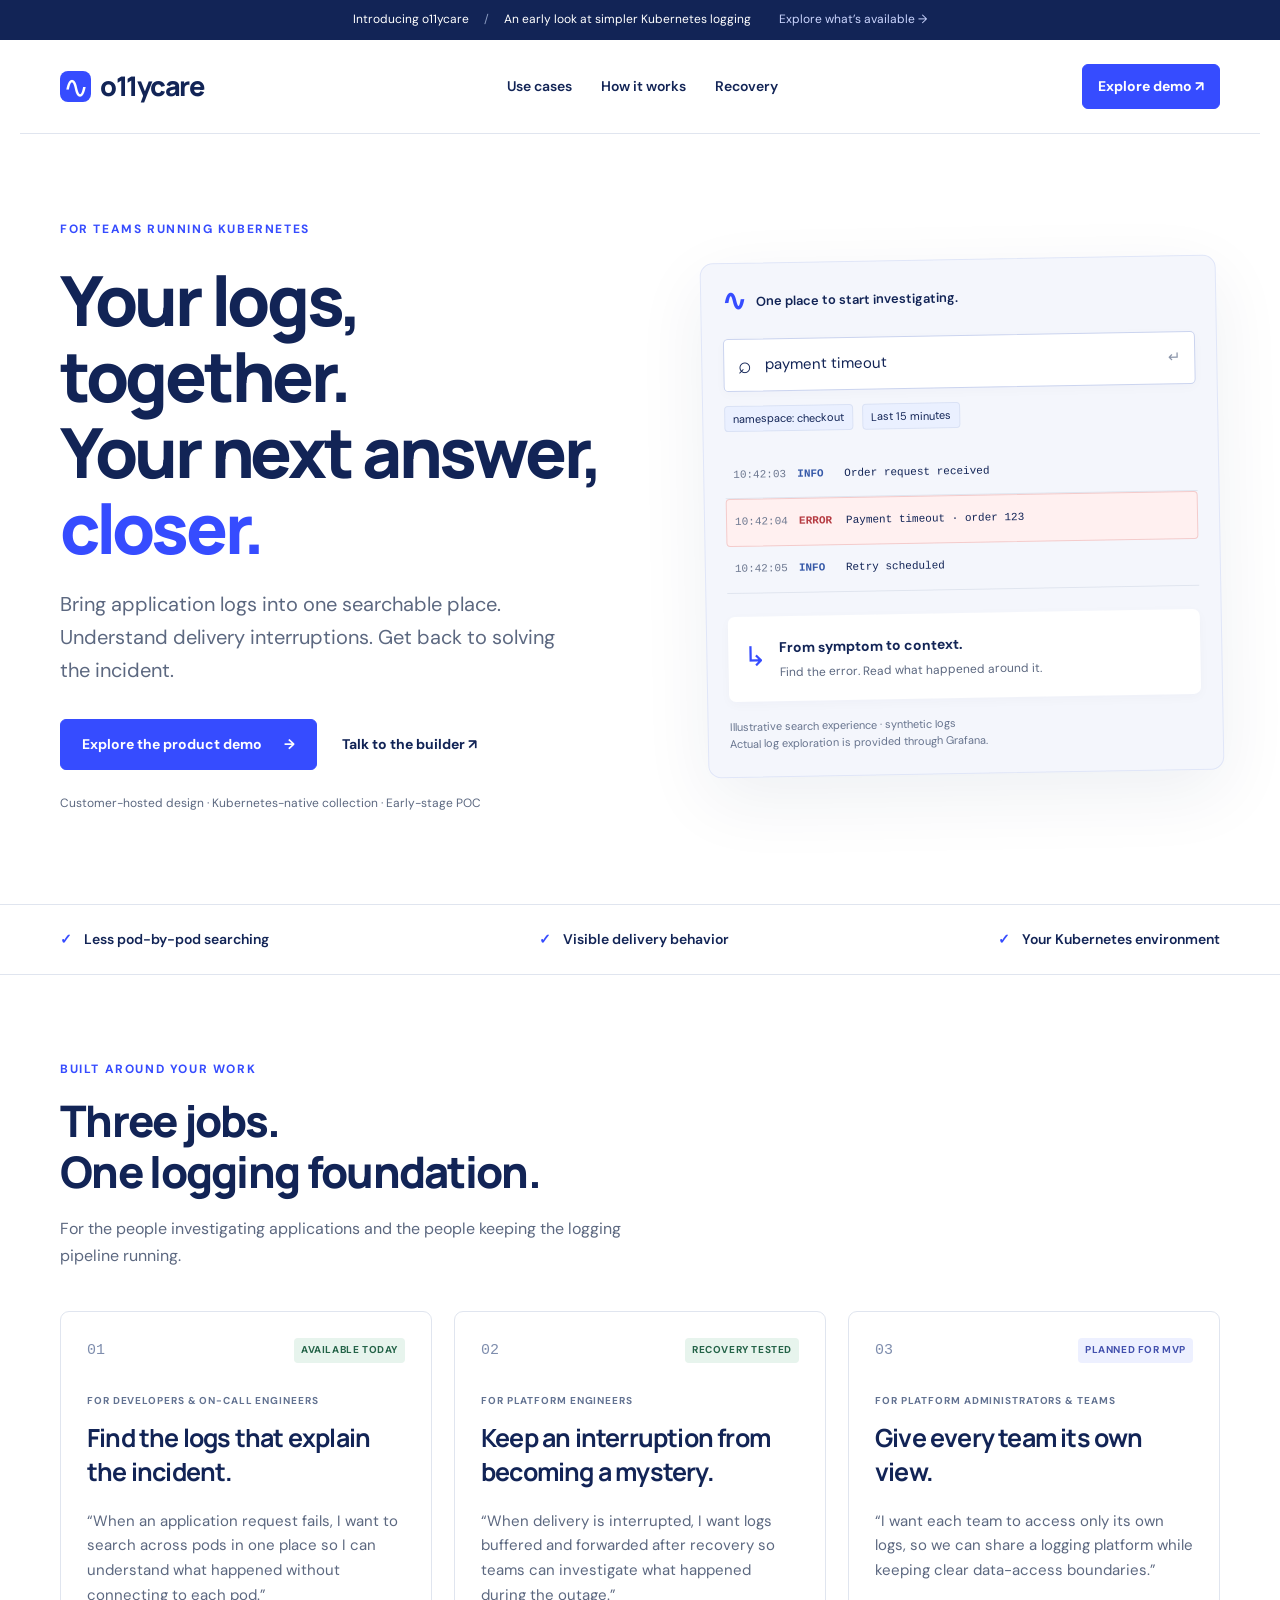
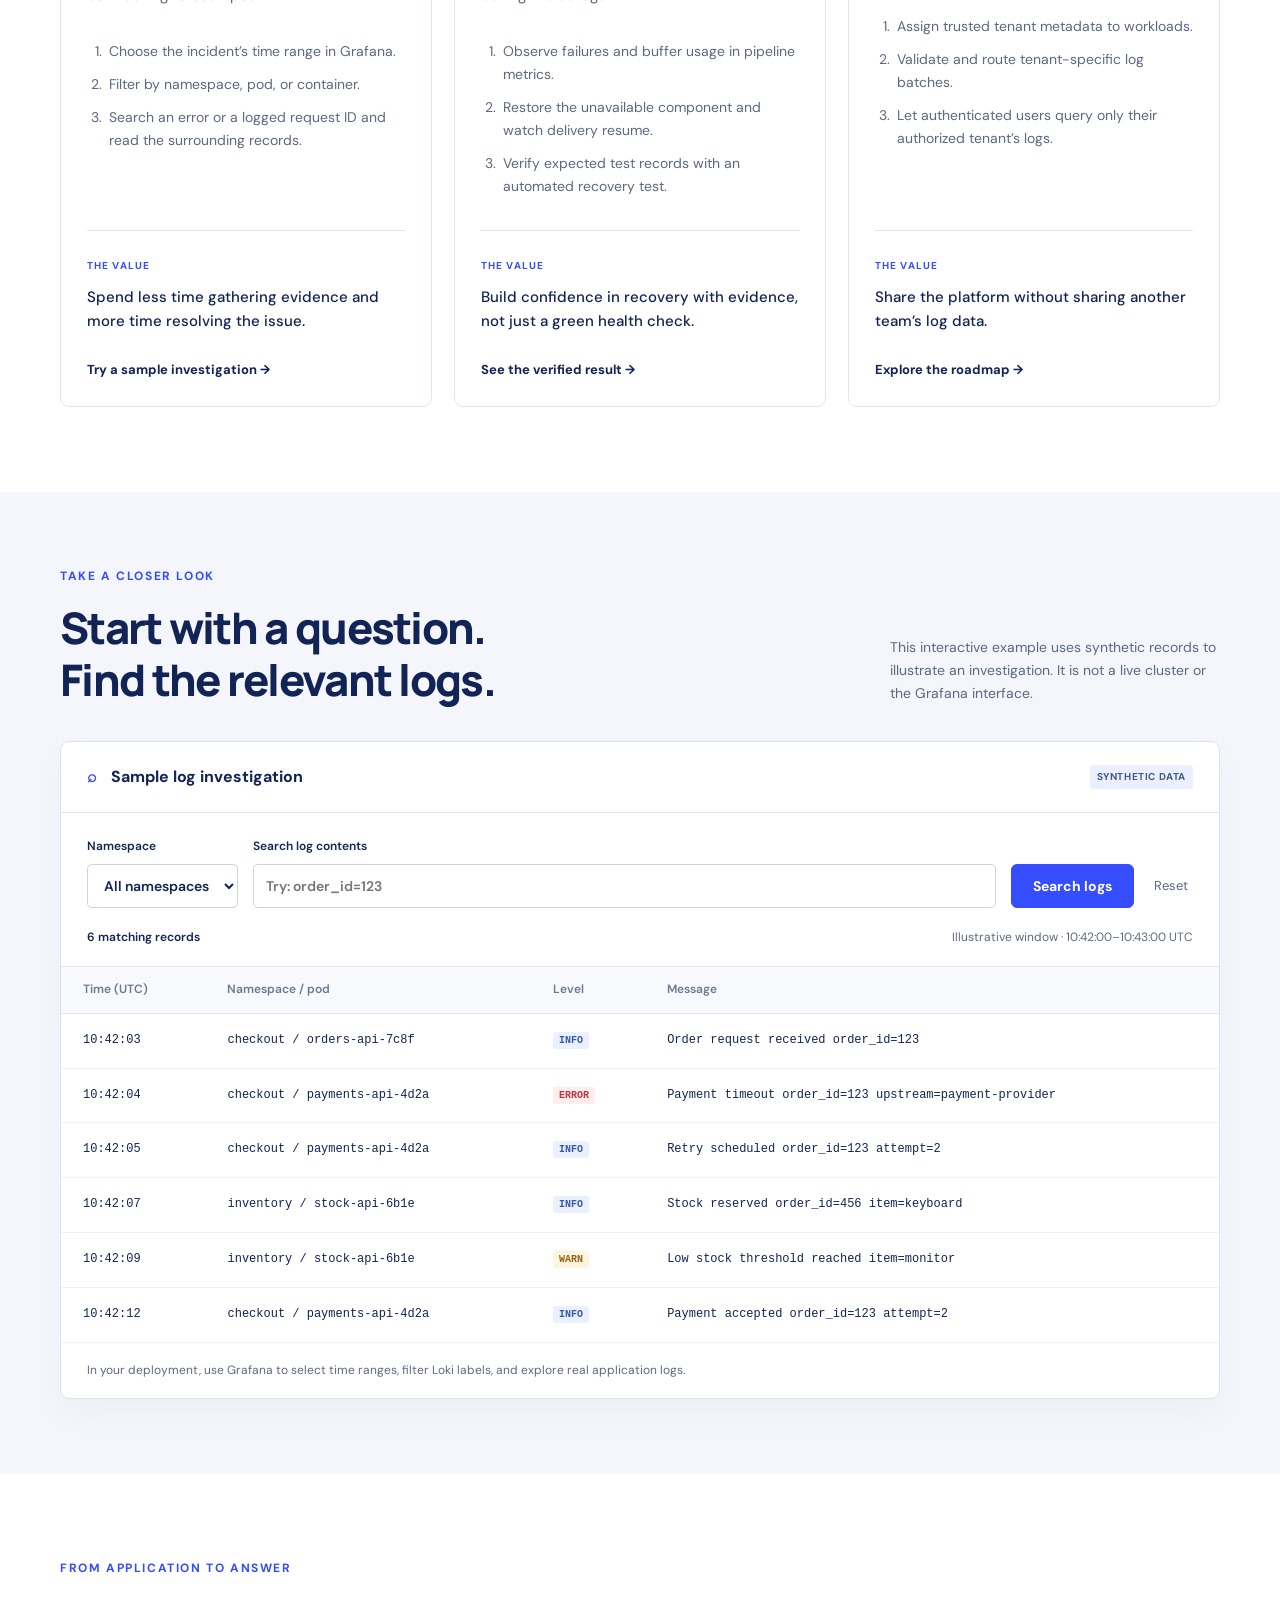
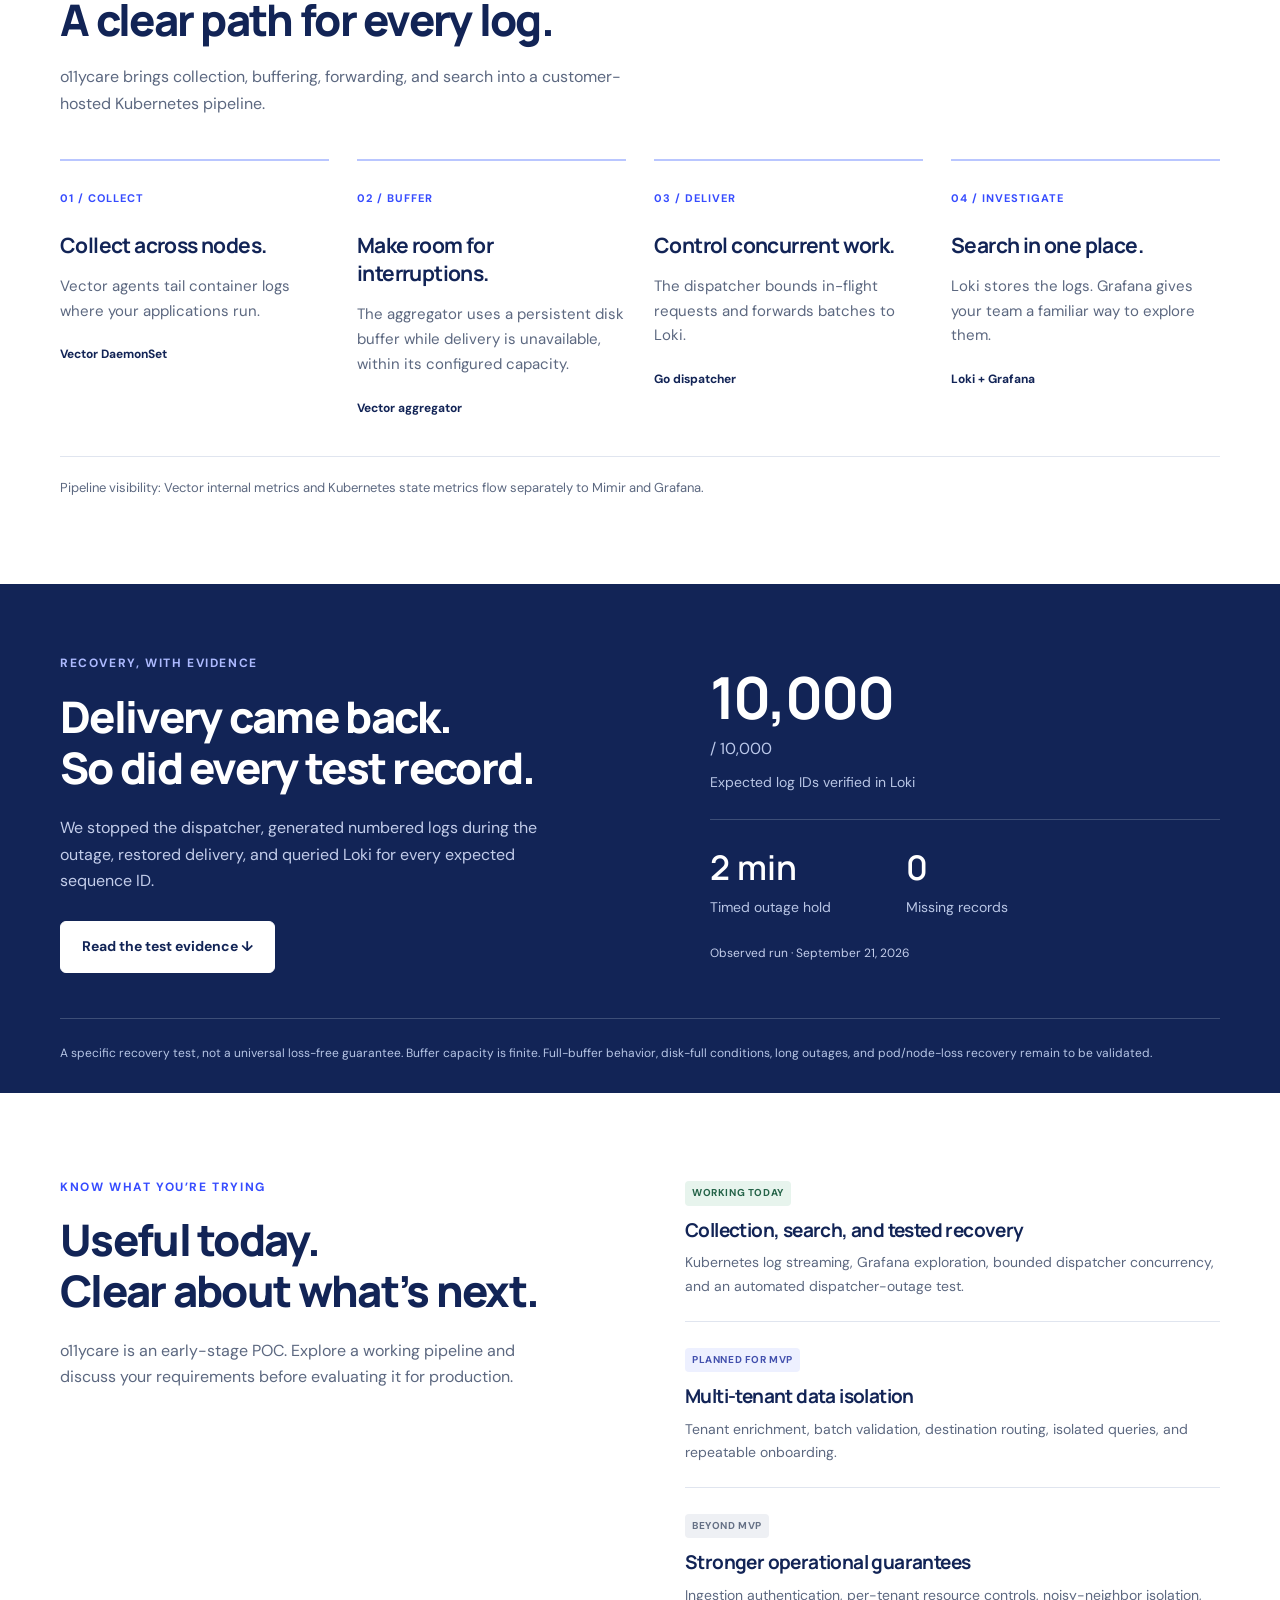
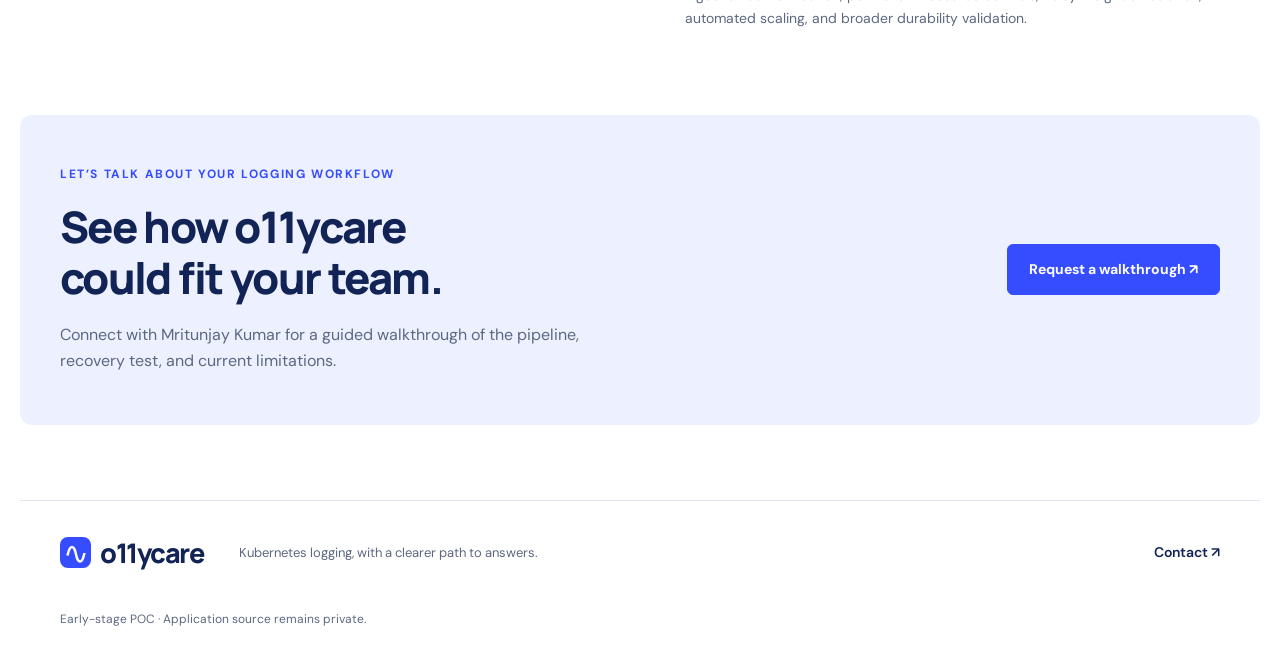
==== index.html @ 2e09824a "Redesign o11ycare as a customer-focused product website" ====
<!doctype html>
<html lang="en"><head><meta charset="utf-8"><meta name="viewport" content="width=device-width,initial-scale=1"><title>o11ycare | Kubernetes logs. In context. In your control.</title><meta name="description" content="Bring Kubernetes logs together, investigate incidents in Grafana, and verify recovery after delivery interruptions. Explore o11ycare's early product demo."><meta name="theme-color" content="#122456"><meta property="og:title" content="o11ycare | Your Kubernetes logs, together."><meta property="og:description" content="Centralized log search, observable delivery, and a path to team-specific access. Explore the product demo."><link rel="icon" href="data:image/svg+xml,%3Csvg xmlns='http://www.w3.org/2000/svg' viewBox='0 0 32 32'%3E%3Crect width='32' height='32' rx='8' fill='%23364cff'/%3E%3Cpath d='M7 17h5l3-8 4 14 3-6h4' fill='none' stroke='white' stroke-width='2.5'/%3E%3C/svg%3E"><link rel="stylesheet" href="style.css"><script src="app.js" defer></script></head><body>
<a class="skip" href="#main">Skip to content</a><div class="announcement">Introducing o11ycare <span> / </span> An early look at simpler Kubernetes logging <a href="#availability">Explore what’s available →</a></div>
<header class="wrap header"><a class="brand" href="#main"><span aria-hidden="true">∿</span>o11ycare</a><nav aria-label="Main navigation"><a href="#use-cases">Use cases</a><a href="#how-it-works">How it works</a><a href="#recovery">Recovery</a></nav><a class="button small" href="#demo">Explore demo ↗</a></header>
<main id="main"><section class="hero wrap"><div class="hero-copy"><p class="eyebrow">FOR TEAMS RUNNING KUBERNETES</p><h1>Your logs, together.<br>Your next answer,<br><em>closer.</em></h1><p class="lead">Bring application logs into one searchable place. Understand delivery interruptions. Get back to solving the incident.</p><div class="actions"><a class="button" href="#demo">Explore the product demo <span>→</span></a><a class="secondary" href="https://www.linkedin.com/in/mritunjay-kumar-8252572/" target="_blank" rel="noopener noreferrer">Talk to the builder ↗</a></div><p class="hero-note">Customer-hosted design · Kubernetes-native collection · Early-stage POC</p></div><div class="hero-art"><div class="art-top"><span class="mini-logo">∿</span><span>One place to start investigating.</span></div><div class="search-preview"><span aria-hidden="true">⌕</span> payment timeout <span class="key">↵</span></div><div class="scope-chips"><span>namespace: checkout</span><span>Last 15 minutes</span></div><div class="sample-line"><span class="log-time">10:42:03</span><b class="info">INFO</b><span>Order request received</span></div><div class="sample-line focus"><span class="log-time">10:42:04</span><b class="error">ERROR</b><span>Payment timeout · order 123</span></div><div class="sample-line"><span class="log-time">10:42:05</span><b class="info">INFO</b><span>Retry scheduled</span></div><div class="context-card"><span class="context-icon">↳</span><div><strong>From symptom to context.</strong><p>Find the error. Read what happened around it.</p></div></div><p class="sample-label">Illustrative search experience · synthetic logs<br>Actual log exploration is provided through Grafana.</p></div></section>
<div class="benefit-strip"><div class="wrap"><span>Less pod-by-pod searching</span><span>Visible delivery behavior</span><span>Your Kubernetes environment</span></div></div>
<section class="section wrap" id="use-cases"><div class="section-heading"><p class="eyebrow">BUILT AROUND YOUR WORK</p><h2>Three jobs.<br>One logging foundation.</h2><p>For the people investigating applications and the people keeping the logging pipeline running.</p></div><div class="stories">
<article class="story"><div class="story-top"><span class="number">01</span><span class="badge available">AVAILABLE TODAY</span></div><p class="persona">FOR DEVELOPERS & ON-CALL ENGINEERS</p><h3>Find the logs that explain the incident.</h3><p class="user-story">“When an application request fails, I want to search across pods in one place so I can understand what happened without connecting to each pod.”</p><ol><li>Choose the incident’s time range in Grafana.</li><li>Filter by namespace, pod, or container.</li><li>Search an error or a logged request ID and read the surrounding records.</li></ol><div class="outcome"><span>THE VALUE</span><p>Spend less time gathering evidence and more time resolving the issue.</p></div><a href="#demo">Try a sample investigation →</a></article>
<article class="story"><div class="story-top"><span class="number">02</span><span class="badge available">RECOVERY TESTED</span></div><p class="persona">FOR PLATFORM ENGINEERS</p><h3>Keep an interruption from becoming a mystery.</h3><p class="user-story">“When delivery is interrupted, I want logs buffered and forwarded after recovery so teams can investigate what happened during the outage.”</p><ol><li>Observe failures and buffer usage in pipeline metrics.</li><li>Restore the unavailable component and watch delivery resume.</li><li>Verify expected test records with an automated recovery test.</li></ol><div class="outcome"><span>THE VALUE</span><p>Build confidence in recovery with evidence, not just a green health check.</p></div><a href="#recovery">See the verified result →</a></article>
<article class="story"><div class="story-top"><span class="number">03</span><span class="badge planned">PLANNED FOR MVP</span></div><p class="persona">FOR PLATFORM ADMINISTRATORS & TEAMS</p><h3>Give every team its own view.</h3><p class="user-story">“I want each team to access only its own logs, so we can share a logging platform while keeping clear data-access boundaries.”</p><ol><li>Assign trusted tenant metadata to workloads.</li><li>Validate and route tenant-specific log batches.</li><li>Let authenticated users query only their authorized tenant’s logs.</li></ol><div class="outcome"><span>THE VALUE</span><p>Share the platform without sharing another team’s log data.</p></div><a href="#availability">Explore the roadmap →</a></article>
</div></section>
<section class="demo-section" id="demo"><div class="wrap"><div class="demo-heading"><div><p class="eyebrow">TAKE A CLOSER LOOK</p><h2>Start with a question.<br>Find the relevant logs.</h2></div><p>This interactive example uses synthetic records to illustrate an investigation. It is not a live cluster or the Grafana interface.</p></div><div class="explorer"><div class="explorer-title"><strong><span aria-hidden="true">⌕</span> Sample log investigation</strong><span class="badge">SYNTHETIC DATA</span></div><form id="search-form" class="filters"><label>Namespace<select id="namespace"><option value="all">All namespaces</option><option value="checkout">checkout</option><option value="inventory">inventory</option></select></label><label class="query-label">Search log contents<input id="query" type="search" placeholder="Try: order_id=123" autocomplete="off"></label><button class="button" type="submit">Search logs</button><button class="reset" id="reset" type="button">Reset</button></form><div class="result-meta"><span id="result-count" role="status">6 matching records</span><span>Illustrative window · 10:42:00–10:43:00 UTC</span></div><div class="table-scroll"><table><caption class="sr-only">Matching synthetic application logs</caption><thead><tr><th>Time (UTC)</th><th>Namespace / pod</th><th>Level</th><th>Message</th></tr></thead><tbody id="log-results"></tbody></table></div><p id="empty-state" hidden>No matching records. Try another namespace or search term.</p><div class="explorer-footer">In your deployment, use Grafana to select time ranges, filter Loki labels, and explore real application logs.</div></div></div></section>
<section class="section wrap workflow" id="how-it-works"><div class="section-heading"><p class="eyebrow">FROM APPLICATION TO ANSWER</p><h2>A clear path for every log.</h2><p>o11ycare brings collection, buffering, forwarding, and search into a customer-hosted Kubernetes pipeline.</p></div><div class="flow"><article><span>01 / COLLECT</span><h3>Collect across nodes.</h3><p>Vector agents tail container logs where your applications run.</p><b>Vector DaemonSet</b></article><article><span>02 / BUFFER</span><h3>Make room for interruptions.</h3><p>The aggregator uses a persistent disk buffer while delivery is unavailable, within its configured capacity.</p><b>Vector aggregator</b></article><article><span>03 / DELIVER</span><h3>Control concurrent work.</h3><p>The dispatcher bounds in-flight requests and forwards batches to Loki.</p><b>Go dispatcher</b></article><article><span>04 / INVESTIGATE</span><h3>Search in one place.</h3><p>Loki stores the logs. Grafana gives your team a familiar way to explore them.</p><b>Loki + Grafana</b></article></div><p class="metrics-note">Pipeline visibility: Vector internal metrics and Kubernetes state metrics flow separately to Mimir and Grafana.</p></section>
<section class="recovery" id="recovery"><div class="wrap recovery-grid"><div><p class="eyebrow">RECOVERY, WITH EVIDENCE</p><h2>Delivery came back.<br>So did every test record.</h2><p>We stopped the dispatcher, generated numbered logs during the outage, restored delivery, and queried Loki for every expected sequence ID.</p><a class="button light" href="recovery-evidence.txt" download>Read the test evidence ↓</a></div><div><div class="proof-numbers"><div><strong>10,000<span>/ 10,000</span></strong><p>Expected log IDs verified in Loki</p></div><div class="proof-small"><div><strong>2 min</strong><p>Timed outage hold</p></div><div><strong>0</strong><p>Missing records</p></div></div></div><p class="proof-caption">Observed run · September 21, 2026</p></div></div><div class="wrap"><p class="proof-limit">A specific recovery test, not a universal loss-free guarantee. Buffer capacity is finite. Full-buffer behavior, disk-full conditions, long outages, and pod/node-loss recovery remain to be validated.</p></div></section>
<section class="section wrap availability" id="availability"><div><p class="eyebrow">KNOW WHAT YOU’RE TRYING</p><h2>Useful today.<br>Clear about what’s next.</h2><p>o11ycare is an early-stage POC. Explore a working pipeline and discuss your requirements before evaluating it for production.</p></div><div class="status-list"><div><span class="badge available">WORKING TODAY</span><h3>Collection, search, and tested recovery</h3><p>Kubernetes log streaming, Grafana exploration, bounded dispatcher concurrency, and an automated dispatcher-outage test.</p></div><div><span class="badge planned">PLANNED FOR MVP</span><h3>Multi-tenant data isolation</h3><p>Tenant enrichment, batch validation, destination routing, isolated queries, and repeatable onboarding.</p></div><div><span class="badge later">BEYOND MVP</span><h3>Stronger operational guarantees</h3><p>Ingestion authentication, per-tenant resource controls, noisy-neighbor isolation, automated scaling, and broader durability validation.</p></div></div></section>
<section class="cta wrap" id="contact"><div><p class="eyebrow">LET’S TALK ABOUT YOUR LOGGING WORKFLOW</p><h2>See how o11ycare<br>could fit your team.</h2><p>Connect with Mritunjay Kumar for a guided walkthrough of the pipeline, recovery test, and current limitations.</p></div><a class="button" href="https://www.linkedin.com/in/mritunjay-kumar-8252572/" target="_blank" rel="noopener noreferrer">Request a walkthrough ↗</a></section>
</main><footer class="wrap footer"><a class="brand" href="#main"><span aria-hidden="true">∿</span>o11ycare</a><p>Kubernetes logging, with a clearer path to answers.</p><a href="https://www.linkedin.com/in/mritunjay-kumar-8252572/" target="_blank" rel="noopener noreferrer">Contact ↗</a><span class="footer-note">Early-stage POC · Application source remains private.</span></footer></body></html>
---- style.css ----
@import url('https://fonts.googleapis.com/css2?family=DM+Sans:wght@400;500;600;650;700&family=Manrope:wght@400;500;600;700;800&display=swap');
:root{--navy:#122456;--blue:#364cff;--muted:#5c6880;--line:#e0e5ef;--pale:#f4f6fc}*{box-sizing:border-box}html{scroll-behavior:smooth;scroll-padding-top:30px}body{margin:0;color:var(--navy);background:#fff;font:16px/1.65 'DM Sans',sans-serif}a{color:inherit;text-decoration:none}button,input,select{font:inherit}button{cursor:pointer}h1,h2,h3,p{margin:0}h1,h2,h3,.brand{font-family:Manrope,sans-serif}h1{font-size:clamp(44px,5.4vw,72px);line-height:1.1;letter-spacing:-3.3px;font-weight:800}h1 em{font-style:normal;color:var(--blue)}h2{font-size:clamp(32px,3.4vw,46px);line-height:1.18;letter-spacing:-1.7px;font-weight:800}h3{font-size:23px;line-height:1.35;letter-spacing:-.6px}.wrap{max-width:1240px;margin:auto;padding-left:40px;padding-right:40px}.announcement{background:var(--navy);color:#fff;text-align:center;font-size:12px;padding:10px 18px}.announcement>span{margin:0 12px;color:#8b9bc1}.announcement a{margin-left:25px;color:#ccd6ff}.header{display:flex;align-items:center;justify-content:space-between;gap:25px;padding-top:24px;padding-bottom:24px;border-bottom:1px solid var(--line)}.brand{font-weight:800;font-size:27px;letter-spacing:-1.3px;display:inline-flex;align-items:center;gap:9px}.brand>span{display:inline-flex;align-items:center;justify-content:center;background:var(--blue);color:white;border-radius:8px;width:31px;height:31px;font-size:31px;font-weight:500}.header nav{display:flex;gap:29px;font-size:14px;font-weight:600}.header nav a:hover,.secondary:hover,.story>a:hover{color:var(--blue)}.button{display:inline-flex;align-items:center;justify-content:center;gap:22px;border:1px solid var(--blue);background:var(--blue);color:white;border-radius:6px;padding:13px 21px;font-size:14px;font-weight:700;white-space:nowrap}.button:hover{background:#263bde}.button.small{padding:10px 15px}.secondary{font-size:14px;font-weight:700}.eyebrow{color:var(--blue);font-size:12px;letter-spacing:1.6px;font-weight:700}.hero{display:grid;grid-template-columns:1.13fr 1fr;align-items:center;gap:60px;padding-top:86px;padding-bottom:90px}.hero h1{margin:22px 0}.lead{font-size:20px;max-width:510px;color:var(--muted)}.actions{display:flex;align-items:center;gap:25px;margin-top:32px;flex-wrap:wrap}.hero-note{font-size:12px;margin-top:24px;color:var(--muted)}.hero-art{background:var(--pale);border:1px solid #e0e6f8;border-radius:13px;padding:23px 21px;box-shadow:0 22px 70px #12245612;transform:rotate(-1deg)}.art-top{display:flex;align-items:center;gap:10px;font-size:13px;font-weight:600;margin-bottom:23px}.mini-logo{color:var(--blue);font-size:29px;line-height:1}.search-preview{background:white;border:1px solid #cbd4ef;border-radius:5px;padding:13px 14px;font-size:15px;display:flex;align-items:center;gap:13px;box-shadow:0 3px 12px #13255206}.search-preview>span:first-child{font-size:23px;line-height:1}.key{margin-left:auto;color:#8b95aa}.scope-chips{display:flex;gap:9px;margin:14px 0 21px;font-size:11px}.scope-chips span{border:1px solid #dae2f5;border-radius:4px;padding:3px 8px;background:#eaf0ff}.sample-line{display:grid;grid-template-columns:57px 40px 1fr;gap:7px;padding:14px 8px;font:11px/1.6 monospace;border-bottom:1px solid var(--line);align-items:start}.log-time{color:#6d7890}.info{color:#3659a8}.error{color:#b53a41}.focus{background:#fff0f0;border:1px solid #f4cbcb;border-radius:4px}.context-card{background:white;display:flex;gap:13px;padding:18px 15px;margin-top:23px;border-radius:7px;box-shadow:0 3px 12px #13255207}.context-icon{font-size:27px;color:var(--blue)}.context-card strong{font-size:14px}.context-card p{font-size:12px;color:var(--muted);margin-top:3px}.sample-label{font-size:11px;color:#67748e;line-height:1.6;margin-top:17px}.benefit-strip{border-block:1px solid var(--line)}.benefit-strip>.wrap{display:flex;justify-content:space-between;gap:20px;padding-top:23px;padding-bottom:23px;font-size:14px;font-weight:600}.benefit-strip span:before{content:'✓';color:var(--blue);margin-right:12px}.section{padding-top:85px;padding-bottom:85px}.section-heading{max-width:650px}.section-heading h2{margin:15px 0 19px}.section-heading>p:last-child{color:var(--muted);max-width:570px}.stories{display:grid;grid-template-columns:repeat(3,1fr);gap:22px;margin-top:42px}.story{padding:26px;border:1px solid var(--line);border-radius:9px;display:flex;flex-direction:column}.story-top{display:flex;align-items:center;justify-content:space-between;gap:10px}.number{font:15px monospace;color:#7e8dad}.badge{font-size:10px;letter-spacing:.6px;font-weight:700;display:inline-block;border-radius:4px;padding:4px 7px;background:#eaf0ff;color:#405986}.available{color:#246348;background:#e7f4ed}.planned{color:#4250ad;background:#edf0ff}.later{color:#657085;background:#eef0f4}.persona{font-size:10px;letter-spacing:.9px;font-weight:700;margin:30px 0 12px;color:#627291}.story h3{font-size:25px;letter-spacing:-.8px}.user-story{font-size:15px;color:var(--muted);margin-top:20px}.story ol{padding-left:19px;font-size:14px;color:var(--muted);margin:22px 0}.story li{padding-left:3px;margin:10px 0}.outcome{margin-top:auto;padding-top:20px;border-top:1px solid var(--line)}.outcome>span{font-size:10px;letter-spacing:1.1px;font-weight:700;color:var(--blue)}.outcome p{font-size:15px;font-weight:500;margin-top:7px}.story>a{font-size:13px;font-weight:700;margin-top:25px}.demo-section{background:var(--pale);padding:75px 0}.demo-heading{display:flex;justify-content:space-between;align-items:end;gap:60px;margin-bottom:36px}.demo-heading h2{margin-top:15px}.demo-heading>p{max-width:330px;color:var(--muted);font-size:14px}.explorer{background:white;border:1px solid #dce2ef;border-radius:9px;box-shadow:0 15px 35px #12245608;overflow:hidden}.explorer-title{display:flex;align-items:center;justify-content:space-between;padding:22px 26px;border-bottom:1px solid var(--line);gap:15px}.explorer-title strong{font-size:16px}.explorer-title strong>span{color:var(--blue);margin-right:10px}.filters{display:flex;align-items:end;gap:15px;padding:24px 26px 20px}.filters label{display:flex;flex-direction:column;font-size:12px;font-weight:600;gap:7px}.filters input,.filters select{color:var(--navy);background:white;border:1px solid #cbd3e4;border-radius:5px;height:44px;padding:8px 12px;font-size:14px}.query-label{flex:1}.filters .button{height:44px}.reset{background:transparent;border:0;color:var(--muted);font-size:13px;padding:12px 5px}.result-meta{display:flex;justify-content:space-between;gap:15px;padding:0 26px 18px;font-size:12px;color:var(--muted)}#result-count{color:var(--navy);font-weight:600}.table-scroll{overflow-x:auto}table{width:100%;border-collapse:collapse;text-align:left;font-size:12px;white-space:nowrap}th{background:#f8f9fd;color:#6a7891;font-weight:600;padding:13px 22px;border-block:1px solid var(--line)}td{padding:17px 22px;border-bottom:1px solid #edf0f7;font-family:monospace;font-size:12px}td:last-child{min-width:320px}.level{font-size:10px;padding:3px 6px;border-radius:3px;background:#eaf0ff;font-weight:700}.level.error{background:#ffeded}.level.warn{color:#936416;background:#fff5df}.explorer-footer{padding:18px 26px;font-size:12px;color:var(--muted)}#empty-state{text-align:center;padding:30px;color:var(--muted)}.flow{display:grid;grid-template-columns:repeat(4,1fr);gap:28px;margin-top:42px}.flow article{border-top:2px solid #b9c6ff;padding-top:23px}.flow article>span{font-size:11px;font-weight:700;color:var(--blue);letter-spacing:1px}.flow h3{font-size:21px;margin:20px 0 15px}.flow p{color:var(--muted);font-size:15px}.flow b{font-size:12px;display:block;margin-top:22px}.metrics-note{font-size:13px;padding:20px 0 0;border-top:1px solid var(--line);margin-top:38px;color:var(--muted)}.recovery{background:var(--navy);color:white;padding:70px 0 30px}.recovery-grid{display:grid;grid-template-columns:1.1fr 1fr;gap:90px;align-items:center}.recovery .eyebrow{color:#adbaff}.recovery h2{margin:17px 0 22px}.recovery-grid>div>p:not(.eyebrow){color:#c3cdea;max-width:480px}.light{background:white;border-color:white;color:var(--navy);margin-top:27px}.light:hover{background:#dfe6ff}.proof-numbers>div>strong{font:700 58px/1.2 Manrope,sans-serif;letter-spacing:-2px}.proof-numbers>div>strong>span{display:block;font:16px 'DM Sans',sans-serif;letter-spacing:0;color:#bac7e9;margin-top:6px}.proof-numbers p{font-size:14px;color:#b9c6e5;margin-top:12px}.proof-small{display:flex;gap:75px;padding-top:24px;margin-top:25px;border-top:1px solid #3d4e77}.proof-small strong{font:600 34px Manrope,sans-serif}.proof-small p{margin-top:6px}.proof-caption{font-size:12px;margin-top:25px}.proof-limit{border-top:1px solid #3d4e77;font-size:12px;color:#b6c5e5;padding-top:25px;margin-top:45px}.availability{display:grid;grid-template-columns:1fr 1fr;gap:90px}.availability h2{margin:16px 0 21px}.availability>div>p:last-child{max-width:470px;color:var(--muted)}.status-list>div+div{border-top:1px solid var(--line);margin-top:23px;padding-top:23px}.status-list h3{font-size:19px;margin:12px 0 8px}.status-list p{font-size:14px;color:var(--muted)}.cta{background:#edf1ff;border-radius:12px;padding-top:50px;padding-bottom:50px;display:flex;justify-content:space-between;align-items:center;gap:40px;margin-bottom:75px}.cta h2{margin:16px 0 18px}.cta p:last-child{max-width:560px;color:var(--muted)}.footer{display:flex;align-items:center;gap:35px;flex-wrap:wrap;border-top:1px solid var(--line);padding-top:30px;padding-bottom:30px}.footer>p{font-size:13px;color:var(--muted);flex:1}.footer>a:not(.brand){font-size:14px;font-weight:600}.footer-note{width:100%;font-size:12px;color:var(--muted)}a:focus-visible,button:focus-visible,input:focus-visible,select:focus-visible{outline:3px solid #7a8aff;outline-offset:4px}.skip{position:absolute;left:10px;top:-100px;background:white;padding:10px;z-index:10}.skip:focus{top:10px}.sr-only{position:absolute;width:1px;height:1px;overflow:hidden;clip-path:inset(50%)}@media(max-width:1050px){.wrap{padding-left:28px;padding-right:28px}.hero{gap:30px;padding-top:60px;padding-bottom:65px}.stories{gap:14px}.story{padding:20px}.story h3{font-size:23px}.recovery-grid,.availability{gap:45px}.cta{border-radius:0}}@media(max-width:760px){.announcement{font-size:11px}.announcement a{display:block;margin:3px 0 0}.header{gap:18px;flex-wrap:wrap}.header nav{order:3;width:100%;justify-content:space-between;gap:12px;font-size:13px}.hero{grid-template-columns:1fr;gap:38px;padding-top:42px;padding-bottom:45px}h1{font-size:52px;letter-spacing:-2.4px}.hero-art{transform:none}.hero-note{max-width:290px}.benefit-strip>.wrap{flex-direction:column;gap:10px;font-size:13px}.section{padding-top:56px;padding-bottom:56px}.stories{grid-template-columns:1fr;gap:20px;margin-top:30px}.story{padding:26px}.persona{margin-top:23px}.demo-section{padding:53px 0}.demo-heading{display:block}.demo-heading>p{margin-top:20px;max-width:none}.filters{flex-wrap:wrap;padding:20px}.filters label{width:100%;flex:auto}.filters input,.filters select{width:100%;min-width:0}.explorer-title{padding:18px;flex-wrap:wrap}.result-meta{padding:0 20px 18px;flex-direction:column;gap:5px}.flow{grid-template-columns:1fr 1fr;gap:30px 22px}.recovery-grid,.availability{grid-template-columns:1fr;gap:36px}.recovery{padding-top:52px}.proof-numbers>div>strong{font-size:48px}.proof-small{gap:60px}.cta{display:block;margin-bottom:45px;padding-top:38px;padding-bottom:38px}.cta>.button{margin-top:27px}.footer{gap:20px}.footer>p{flex:none;width:100%;order:3}.footer-note{order:4}.eyebrow{font-size:11px}.lead{font-size:18px}.hero-art{padding:20px 15px}.sample-line{font-size:10px;grid-template-columns:50px 35px 1fr}.badge{font-size:9px}}@media(max-width:380px){.wrap{padding-left:20px;padding-right:20px}h1{font-size:43px}.flow{grid-template-columns:1fr}.button{white-space:normal}.brand{font-size:24px}}@media(prefers-reduced-motion:reduce){html{scroll-behavior:auto}}
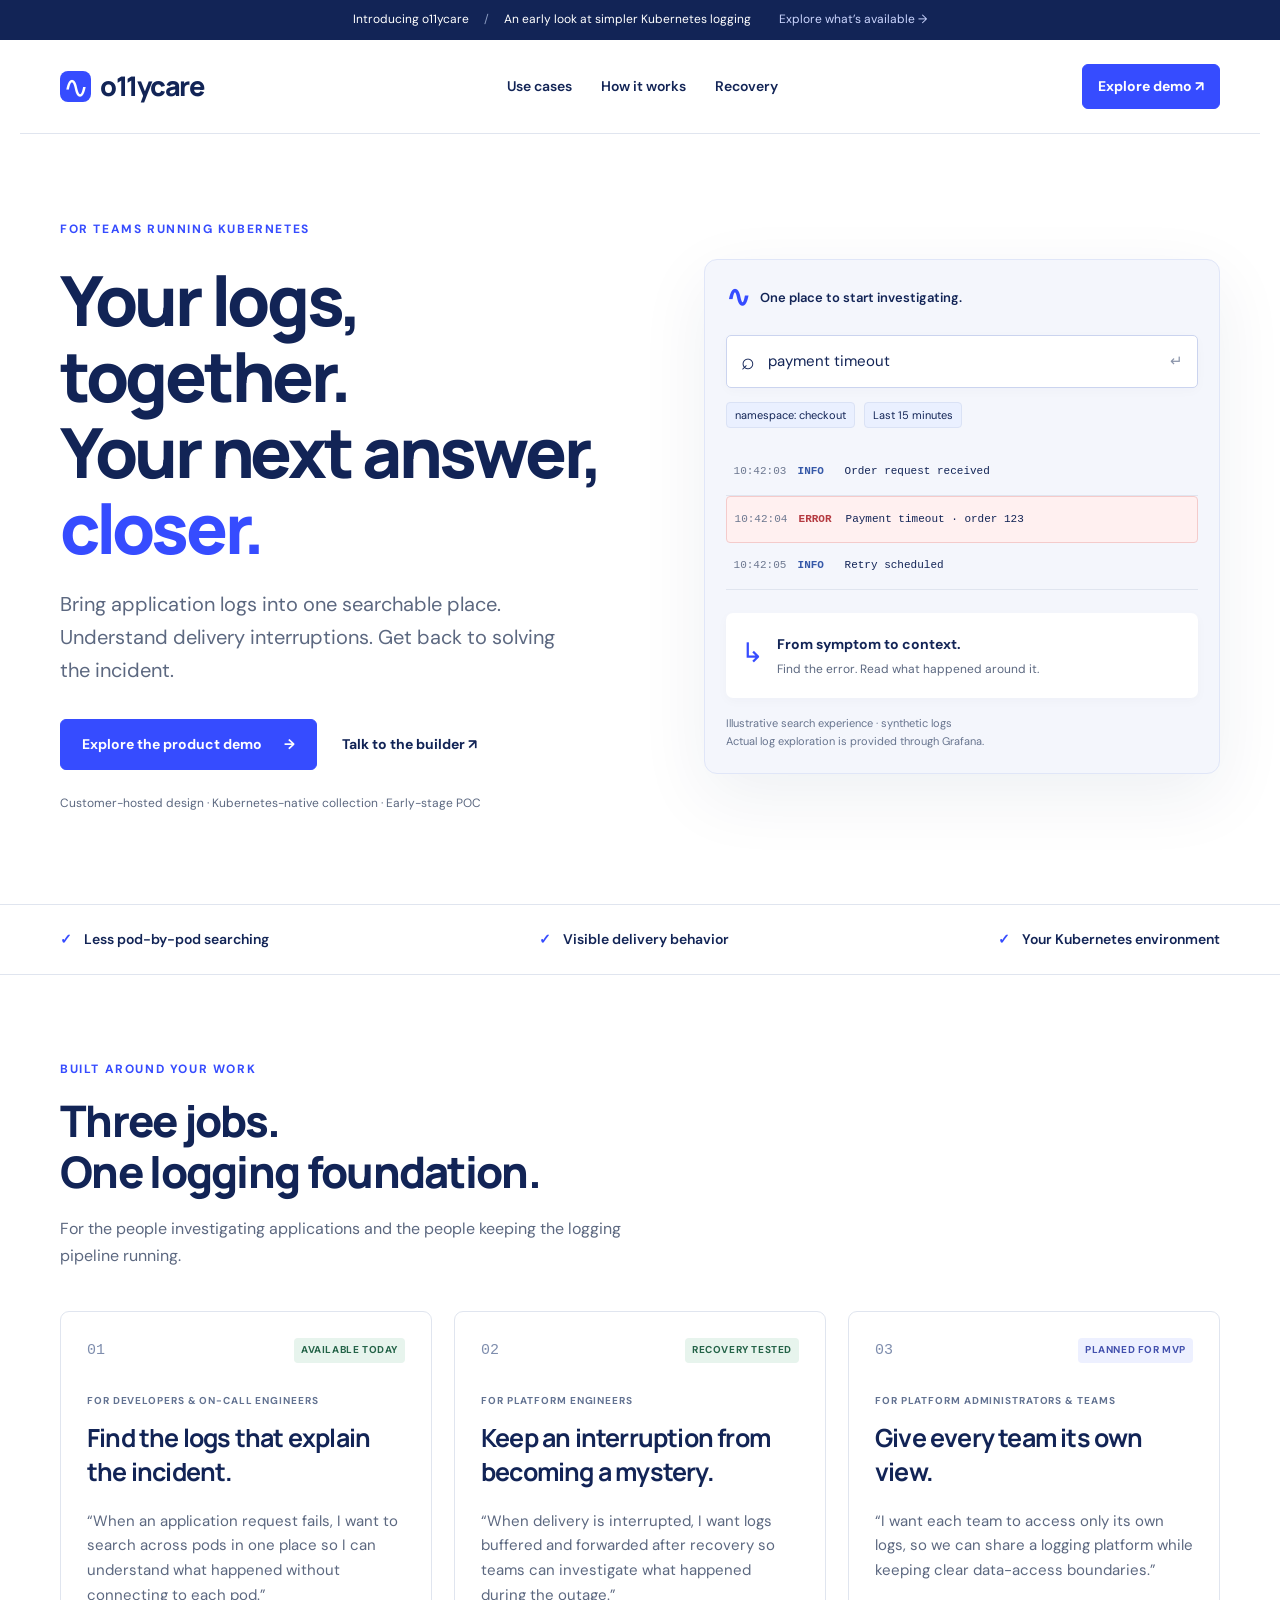
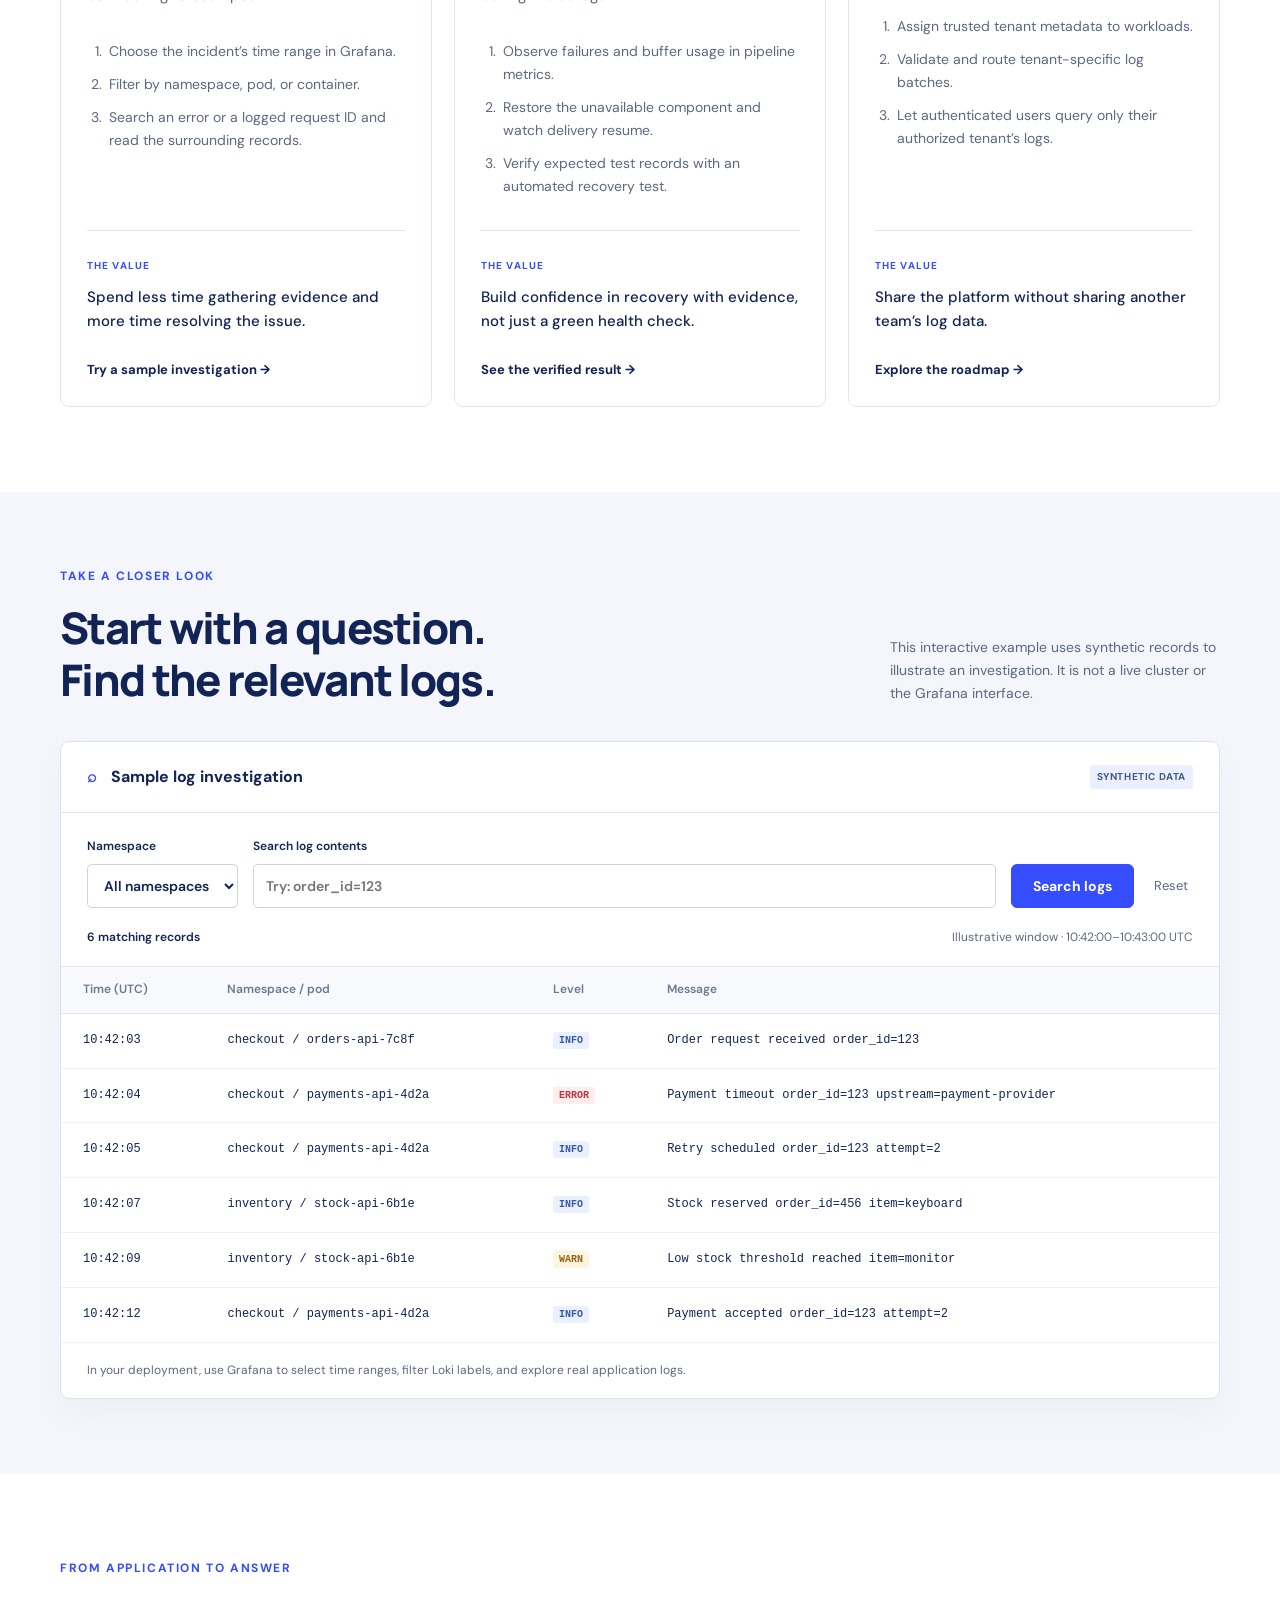
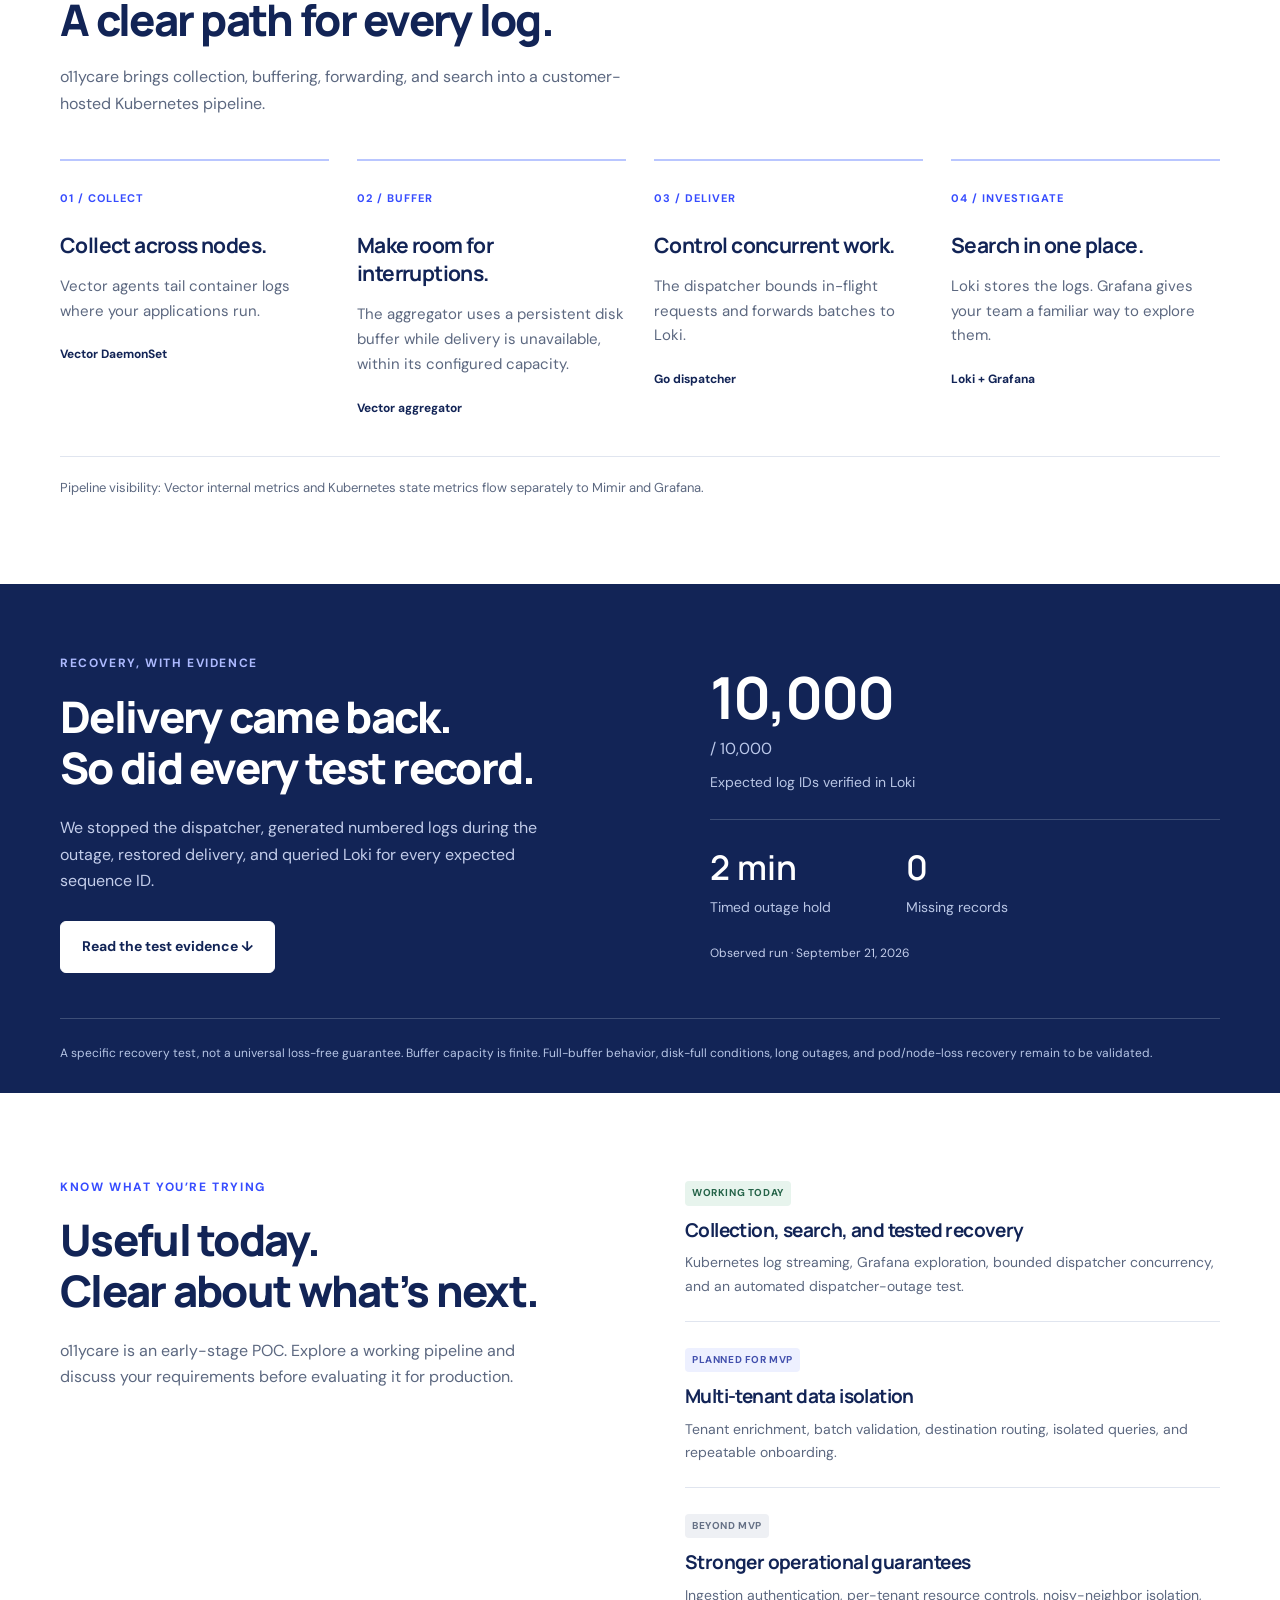
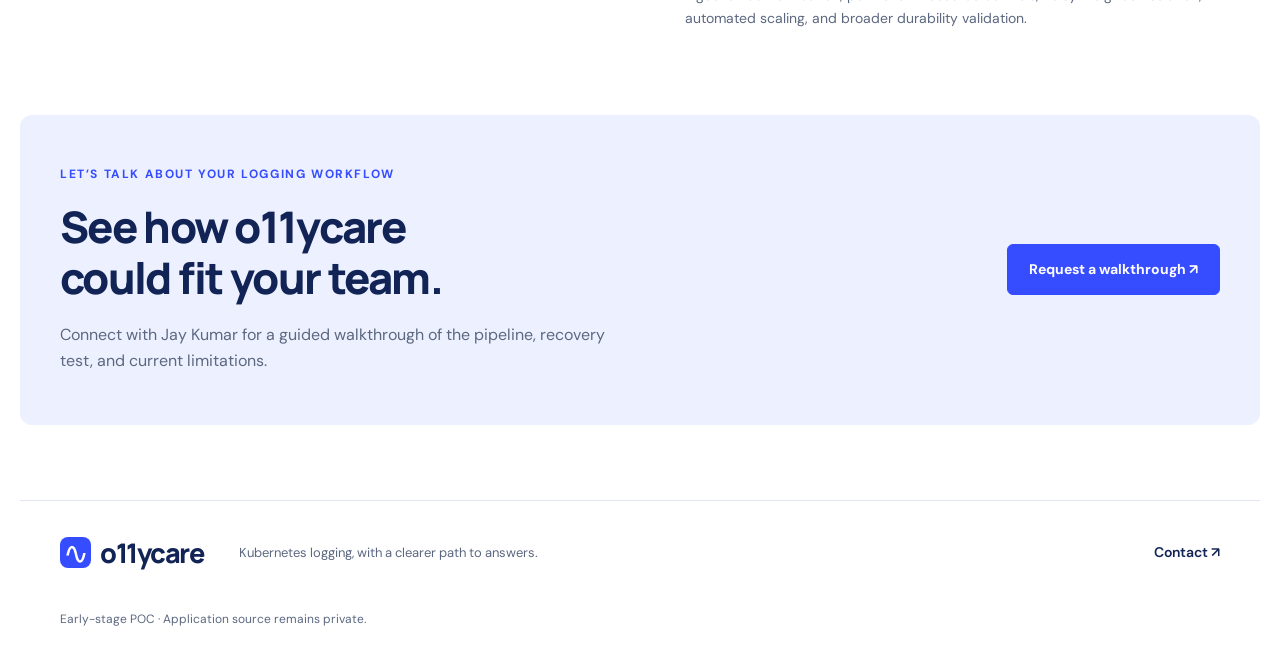
==== commit 728b2372: "Use Jay as the displayed first name" ====
--- a/index.html
+++ b/index.html
@@ -13,5 +13,5 @@
 <section class="section wrap workflow" id="how-it-works"><div class="section-heading"><p class="eyebrow">FROM APPLICATION TO ANSWER</p><h2>A clear path for every log.</h2><p>o11ycare brings collection, buffering, forwarding, and search into a customer-hosted Kubernetes pipeline.</p></div><div class="flow"><article><span>01 / COLLECT</span><h3>Collect across nodes.</h3><p>Vector agents tail container logs where your applications run.</p><b>Vector DaemonSet</b></article><article><span>02 / BUFFER</span><h3>Make room for interruptions.</h3><p>The aggregator uses a persistent disk buffer while delivery is unavailable, within its configured capacity.</p><b>Vector aggregator</b></article><article><span>03 / DELIVER</span><h3>Control concurrent work.</h3><p>The dispatcher bounds in-flight requests and forwards batches to Loki.</p><b>Go dispatcher</b></article><article><span>04 / INVESTIGATE</span><h3>Search in one place.</h3><p>Loki stores the logs. Grafana gives your team a familiar way to explore them.</p><b>Loki + Grafana</b></article></div><p class="metrics-note">Pipeline visibility: Vector internal metrics and Kubernetes state metrics flow separately to Mimir and Grafana.</p></section>
 <section class="recovery" id="recovery"><div class="wrap recovery-grid"><div><p class="eyebrow">RECOVERY, WITH EVIDENCE</p><h2>Delivery came back.<br>So did every test record.</h2><p>We stopped the dispatcher, generated numbered logs during the outage, restored delivery, and queried Loki for every expected sequence ID.</p><a class="button light" href="recovery-evidence.txt" download>Read the test evidence ↓</a></div><div><div class="proof-numbers"><div><strong>10,000<span>/ 10,000</span></strong><p>Expected log IDs verified in Loki</p></div><div class="proof-small"><div><strong>2 min</strong><p>Timed outage hold</p></div><div><strong>0</strong><p>Missing records</p></div></div></div><p class="proof-caption">Observed run · September 21, 2026</p></div></div><div class="wrap"><p class="proof-limit">A specific recovery test, not a universal loss-free guarantee. Buffer capacity is finite. Full-buffer behavior, disk-full conditions, long outages, and pod/node-loss recovery remain to be validated.</p></div></section>
 <section class="section wrap availability" id="availability"><div><p class="eyebrow">KNOW WHAT YOU’RE TRYING</p><h2>Useful today.<br>Clear about what’s next.</h2><p>o11ycare is an early-stage POC. Explore a working pipeline and discuss your requirements before evaluating it for production.</p></div><div class="status-list"><div><span class="badge available">WORKING TODAY</span><h3>Collection, search, and tested recovery</h3><p>Kubernetes log streaming, Grafana exploration, bounded dispatcher concurrency, and an automated dispatcher-outage test.</p></div><div><span class="badge planned">PLANNED FOR MVP</span><h3>Multi-tenant data isolation</h3><p>Tenant enrichment, batch validation, destination routing, isolated queries, and repeatable onboarding.</p></div><div><span class="badge later">BEYOND MVP</span><h3>Stronger operational guarantees</h3><p>Ingestion authentication, per-tenant resource controls, noisy-neighbor isolation, automated scaling, and broader durability validation.</p></div></div></section>
-<section class="cta wrap" id="contact"><div><p class="eyebrow">LET’S TALK ABOUT YOUR LOGGING WORKFLOW</p><h2>See how o11ycare<br>could fit your team.</h2><p>Connect with Mritunjay Kumar for a guided walkthrough of the pipeline, recovery test, and current limitations.</p></div><a class="button" href="https://www.linkedin.com/in/mritunjay-kumar-8252572/" target="_blank" rel="noopener noreferrer">Request a walkthrough ↗</a></section>
+<section class="cta wrap" id="contact"><div><p class="eyebrow">LET’S TALK ABOUT YOUR LOGGING WORKFLOW</p><h2>See how o11ycare<br>could fit your team.</h2><p>Connect with Jay Kumar for a guided walkthrough of the pipeline, recovery test, and current limitations.</p></div><a class="button" href="https://www.linkedin.com/in/mritunjay-kumar-8252572/" target="_blank" rel="noopener noreferrer">Request a walkthrough ↗</a></section>
 </main><footer class="wrap footer"><a class="brand" href="#main"><span aria-hidden="true">∿</span>o11ycare</a><p>Kubernetes logging, with a clearer path to answers.</p><a href="https://www.linkedin.com/in/mritunjay-kumar-8252572/" target="_blank" rel="noopener noreferrer">Contact ↗</a><span class="footer-note">Early-stage POC · Application source remains private.</span></footer></body></html>
--- a/style.css
+++ b/style.css
@@ -1,2 +1,2 @@
 @import url('https://fonts.googleapis.com/css2?family=DM+Sans:wght@400;500;600;650;700&family=Manrope:wght@400;500;600;700;800&display=swap');
-:root{--navy:#122456;--blue:#364cff;--muted:#5c6880;--line:#e0e5ef;--pale:#f4f6fc}*{box-sizing:border-box}html{scroll-behavior:smooth;scroll-padding-top:30px}body{margin:0;color:var(--navy);background:#fff;font:16px/1.65 'DM Sans',sans-serif}a{color:inherit;text-decoration:none}button,input,select{font:inherit}button{cursor:pointer}h1,h2,h3,p{margin:0}h1,h2,h3,.brand{font-family:Manrope,sans-serif}h1{font-size:clamp(44px,5.4vw,72px);line-height:1.1;letter-spacing:-3.3px;font-weight:800}h1 em{font-style:normal;color:var(--blue)}h2{font-size:clamp(32px,3.4vw,46px);line-height:1.18;letter-spacing:-1.7px;font-weight:800}h3{font-size:23px;line-height:1.35;letter-spacing:-.6px}.wrap{max-width:1240px;margin:auto;padding-left:40px;padding-right:40px}.announcement{background:var(--navy);color:#fff;text-align:center;font-size:12px;padding:10px 18px}.announcement>span{margin:0 12px;color:#8b9bc1}.announcement a{margin-left:25px;color:#ccd6ff}.header{display:flex;align-items:center;justify-content:space-between;gap:25px;padding-top:24px;padding-bottom:24px;border-bottom:1px solid var(--line)}.brand{font-weight:800;font-size:27px;letter-spacing:-1.3px;display:inline-flex;align-items:center;gap:9px}.brand>span{display:inline-flex;align-items:center;justify-content:center;background:var(--blue);color:white;border-radius:8px;width:31px;height:31px;font-size:31px;font-weight:500}.header nav{display:flex;gap:29px;font-size:14px;font-weight:600}.header nav a:hover,.secondary:hover,.story>a:hover{color:var(--blue)}.button{display:inline-flex;align-items:center;justify-content:center;gap:22px;border:1px solid var(--blue);background:var(--blue);color:white;border-radius:6px;padding:13px 21px;font-size:14px;font-weight:700;white-space:nowrap}.button:hover{background:#263bde}.button.small{padding:10px 15px}.secondary{font-size:14px;font-weight:700}.eyebrow{color:var(--blue);font-size:12px;letter-spacing:1.6px;font-weight:700}.hero{display:grid;grid-template-columns:1.13fr 1fr;align-items:center;gap:60px;padding-top:86px;padding-bottom:90px}.hero h1{margin:22px 0}.lead{font-size:20px;max-width:510px;color:var(--muted)}.actions{display:flex;align-items:center;gap:25px;margin-top:32px;flex-wrap:wrap}.hero-note{font-size:12px;margin-top:24px;color:var(--muted)}.hero-art{background:var(--pale);border:1px solid #e0e6f8;border-radius:13px;padding:23px 21px;box-shadow:0 22px 70px #12245612;transform:rotate(-1deg)}.art-top{display:flex;align-items:center;gap:10px;font-size:13px;font-weight:600;margin-bottom:23px}.mini-logo{color:var(--blue);font-size:29px;line-height:1}.search-preview{background:white;border:1px solid #cbd4ef;border-radius:5px;padding:13px 14px;font-size:15px;display:flex;align-items:center;gap:13px;box-shadow:0 3px 12px #13255206}.search-preview>span:first-child{font-size:23px;line-height:1}.key{margin-left:auto;color:#8b95aa}.scope-chips{display:flex;gap:9px;margin:14px 0 21px;font-size:11px}.scope-chips span{border:1px solid #dae2f5;border-radius:4px;padding:3px 8px;background:#eaf0ff}.sample-line{display:grid;grid-template-columns:57px 40px 1fr;gap:7px;padding:14px 8px;font:11px/1.6 monospace;border-bottom:1px solid var(--line);align-items:start}.log-time{color:#6d7890}.info{color:#3659a8}.error{color:#b53a41}.focus{background:#fff0f0;border:1px solid #f4cbcb;border-radius:4px}.context-card{background:white;display:flex;gap:13px;padding:18px 15px;margin-top:23px;border-radius:7px;box-shadow:0 3px 12px #13255207}.context-icon{font-size:27px;color:var(--blue)}.context-card strong{font-size:14px}.context-card p{font-size:12px;color:var(--muted);margin-top:3px}.sample-label{font-size:11px;color:#67748e;line-height:1.6;margin-top:17px}.benefit-strip{border-block:1px solid var(--line)}.benefit-strip>.wrap{display:flex;justify-content:space-between;gap:20px;padding-top:23px;padding-bottom:23px;font-size:14px;font-weight:600}.benefit-strip span:before{content:'✓';color:var(--blue);margin-right:12px}.section{padding-top:85px;padding-bottom:85px}.section-heading{max-width:650px}.section-heading h2{margin:15px 0 19px}.section-heading>p:last-child{color:var(--muted);max-width:570px}.stories{display:grid;grid-template-columns:repeat(3,1fr);gap:22px;margin-top:42px}.story{padding:26px;border:1px solid var(--line);border-radius:9px;display:flex;flex-direction:column}.story-top{display:flex;align-items:center;justify-content:space-between;gap:10px}.number{font:15px monospace;color:#7e8dad}.badge{font-size:10px;letter-spacing:.6px;font-weight:700;display:inline-block;border-radius:4px;padding:4px 7px;background:#eaf0ff;color:#405986}.available{color:#246348;background:#e7f4ed}.planned{color:#4250ad;background:#edf0ff}.later{color:#657085;background:#eef0f4}.persona{font-size:10px;letter-spacing:.9px;font-weight:700;margin:30px 0 12px;color:#627291}.story h3{font-size:25px;letter-spacing:-.8px}.user-story{font-size:15px;color:var(--muted);margin-top:20px}.story ol{padding-left:19px;font-size:14px;color:var(--muted);margin:22px 0}.story li{padding-left:3px;margin:10px 0}.outcome{margin-top:auto;padding-top:20px;border-top:1px solid var(--line)}.outcome>span{font-size:10px;letter-spacing:1.1px;font-weight:700;color:var(--blue)}.outcome p{font-size:15px;font-weight:500;margin-top:7px}.story>a{font-size:13px;font-weight:700;margin-top:25px}.demo-section{background:var(--pale);padding:75px 0}.demo-heading{display:flex;justify-content:space-between;align-items:end;gap:60px;margin-bottom:36px}.demo-heading h2{margin-top:15px}.demo-heading>p{max-width:330px;color:var(--muted);font-size:14px}.explorer{background:white;border:1px solid #dce2ef;border-radius:9px;box-shadow:0 15px 35px #12245608;overflow:hidden}.explorer-title{display:flex;align-items:center;justify-content:space-between;padding:22px 26px;border-bottom:1px solid var(--line);gap:15px}.explorer-title strong{font-size:16px}.explorer-title strong>span{color:var(--blue);margin-right:10px}.filters{display:flex;align-items:end;gap:15px;padding:24px 26px 20px}.filters label{display:flex;flex-direction:column;font-size:12px;font-weight:600;gap:7px}.filters input,.filters select{color:var(--navy);background:white;border:1px solid #cbd3e4;border-radius:5px;height:44px;padding:8px 12px;font-size:14px}.query-label{flex:1}.filters .button{height:44px}.reset{background:transparent;border:0;color:var(--muted);font-size:13px;padding:12px 5px}.result-meta{display:flex;justify-content:space-between;gap:15px;padding:0 26px 18px;font-size:12px;color:var(--muted)}#result-count{color:var(--navy);font-weight:600}.table-scroll{overflow-x:auto}table{width:100%;border-collapse:collapse;text-align:left;font-size:12px;white-space:nowrap}th{background:#f8f9fd;color:#6a7891;font-weight:600;padding:13px 22px;border-block:1px solid var(--line)}td{padding:17px 22px;border-bottom:1px solid #edf0f7;font-family:monospace;font-size:12px}td:last-child{min-width:320px}.level{font-size:10px;padding:3px 6px;border-radius:3px;background:#eaf0ff;font-weight:700}.level.error{background:#ffeded}.level.warn{color:#936416;background:#fff5df}.explorer-footer{padding:18px 26px;font-size:12px;color:var(--muted)}#empty-state{text-align:center;padding:30px;color:var(--muted)}.flow{display:grid;grid-template-columns:repeat(4,1fr);gap:28px;margin-top:42px}.flow article{border-top:2px solid #b9c6ff;padding-top:23px}.flow article>span{font-size:11px;font-weight:700;color:var(--blue);letter-spacing:1px}.flow h3{font-size:21px;margin:20px 0 15px}.flow p{color:var(--muted);font-size:15px}.flow b{font-size:12px;display:block;margin-top:22px}.metrics-note{font-size:13px;padding:20px 0 0;border-top:1px solid var(--line);margin-top:38px;color:var(--muted)}.recovery{background:var(--navy);color:white;padding:70px 0 30px}.recovery-grid{display:grid;grid-template-columns:1.1fr 1fr;gap:90px;align-items:center}.recovery .eyebrow{color:#adbaff}.recovery h2{margin:17px 0 22px}.recovery-grid>div>p:not(.eyebrow){color:#c3cdea;max-width:480px}.light{background:white;border-color:white;color:var(--navy);margin-top:27px}.light:hover{background:#dfe6ff}.proof-numbers>div>strong{font:700 58px/1.2 Manrope,sans-serif;letter-spacing:-2px}.proof-numbers>div>strong>span{display:block;font:16px 'DM Sans',sans-serif;letter-spacing:0;color:#bac7e9;margin-top:6px}.proof-numbers p{font-size:14px;color:#b9c6e5;margin-top:12px}.proof-small{display:flex;gap:75px;padding-top:24px;margin-top:25px;border-top:1px solid #3d4e77}.proof-small strong{font:600 34px Manrope,sans-serif}.proof-small p{margin-top:6px}.proof-caption{font-size:12px;margin-top:25px}.proof-limit{border-top:1px solid #3d4e77;font-size:12px;color:#b6c5e5;padding-top:25px;margin-top:45px}.availability{display:grid;grid-template-columns:1fr 1fr;gap:90px}.availability h2{margin:16px 0 21px}.availability>div>p:last-child{max-width:470px;color:var(--muted)}.status-list>div+div{border-top:1px solid var(--line);margin-top:23px;padding-top:23px}.status-list h3{font-size:19px;margin:12px 0 8px}.status-list p{font-size:14px;color:var(--muted)}.cta{background:#edf1ff;border-radius:12px;padding-top:50px;padding-bottom:50px;display:flex;justify-content:space-between;align-items:center;gap:40px;margin-bottom:75px}.cta h2{margin:16px 0 18px}.cta p:last-child{max-width:560px;color:var(--muted)}.footer{display:flex;align-items:center;gap:35px;flex-wrap:wrap;border-top:1px solid var(--line);padding-top:30px;padding-bottom:30px}.footer>p{font-size:13px;color:var(--muted);flex:1}.footer>a:not(.brand){font-size:14px;font-weight:600}.footer-note{width:100%;font-size:12px;color:var(--muted)}a:focus-visible,button:focus-visible,input:focus-visible,select:focus-visible{outline:3px solid #7a8aff;outline-offset:4px}.skip{position:absolute;left:10px;top:-100px;background:white;padding:10px;z-index:10}.skip:focus{top:10px}.sr-only{position:absolute;width:1px;height:1px;overflow:hidden;clip-path:inset(50%)}@media(max-width:1050px){.wrap{padding-left:28px;padding-right:28px}.hero{gap:30px;padding-top:60px;padding-bottom:65px}.stories{gap:14px}.story{padding:20px}.story h3{font-size:23px}.recovery-grid,.availability{gap:45px}.cta{border-radius:0}}@media(max-width:760px){.announcement{font-size:11px}.announcement a{display:block;margin:3px 0 0}.header{gap:18px;flex-wrap:wrap}.header nav{order:3;width:100%;justify-content:space-between;gap:12px;font-size:13px}.hero{grid-template-columns:1fr;gap:38px;padding-top:42px;padding-bottom:45px}h1{font-size:52px;letter-spacing:-2.4px}.hero-art{transform:none}.hero-note{max-width:290px}.benefit-strip>.wrap{flex-direction:column;gap:10px;font-size:13px}.section{padding-top:56px;padding-bottom:56px}.stories{grid-template-columns:1fr;gap:20px;margin-top:30px}.story{padding:26px}.persona{margin-top:23px}.demo-section{padding:53px 0}.demo-heading{display:block}.demo-heading>p{margin-top:20px;max-width:none}.filters{flex-wrap:wrap;padding:20px}.filters label{width:100%;flex:auto}.filters input,.filters select{width:100%;min-width:0}.explorer-title{padding:18px;flex-wrap:wrap}.result-meta{padding:0 20px 18px;flex-direction:column;gap:5px}.flow{grid-template-columns:1fr 1fr;gap:30px 22px}.recovery-grid,.availability{grid-template-columns:1fr;gap:36px}.recovery{padding-top:52px}.proof-numbers>div>strong{font-size:48px}.proof-small{gap:60px}.cta{display:block;margin-bottom:45px;padding-top:38px;padding-bottom:38px}.cta>.button{margin-top:27px}.footer{gap:20px}.footer>p{flex:none;width:100%;order:3}.footer-note{order:4}.eyebrow{font-size:11px}.lead{font-size:18px}.hero-art{padding:20px 15px}.sample-line{font-size:10px;grid-template-columns:50px 35px 1fr}.badge{font-size:9px}}@media(max-width:380px){.wrap{padding-left:20px;padding-right:20px}h1{font-size:43px}.flow{grid-template-columns:1fr}.button{white-space:normal}.brand{font-size:24px}}@media(prefers-reduced-motion:reduce){html{scroll-behavior:auto}}
+:root{--navy:#122456;--blue:#364cff;--muted:#5c6880;--line:#e0e5ef;--pale:#f4f6fc}*{box-sizing:border-box}html{scroll-behavior:smooth;scroll-padding-top:30px}body{margin:0;color:var(--navy);background:#fff;font:16px/1.65 'DM Sans',sans-serif}a{color:inherit;text-decoration:none}button,input,select{font:inherit}button{cursor:pointer}h1,h2,h3,p{margin:0}h1,h2,h3,.brand{font-family:Manrope,sans-serif}h1{font-size:clamp(44px,5.4vw,72px);line-height:1.1;letter-spacing:-3.3px;font-weight:800}h1 em{font-style:normal;color:var(--blue)}h2{font-size:clamp(32px,3.4vw,46px);line-height:1.18;letter-spacing:-1.7px;font-weight:800}h3{font-size:23px;line-height:1.35;letter-spacing:-.6px}.wrap{max-width:1240px;margin:auto;padding-left:40px;padding-right:40px}.announcement{background:var(--navy);color:#fff;text-align:center;font-size:12px;padding:10px 18px}.announcement>span{margin:0 12px;color:#8b9bc1}.announcement a{margin-left:25px;color:#ccd6ff}.header{display:flex;align-items:center;justify-content:space-between;gap:25px;padding-top:24px;padding-bottom:24px;border-bottom:1px solid var(--line)}.brand{font-weight:800;font-size:27px;letter-spacing:-1.3px;display:inline-flex;align-items:center;gap:9px}.brand>span{display:inline-flex;align-items:center;justify-content:center;background:var(--blue);color:white;border-radius:8px;width:31px;height:31px;font-size:31px;font-weight:500}.header nav{display:flex;gap:29px;font-size:14px;font-weight:600}.header nav a:hover,.secondary:hover,.story>a:hover{color:var(--blue)}.button{display:inline-flex;align-items:center;justify-content:center;gap:22px;border:1px solid var(--blue);background:var(--blue);color:white;border-radius:6px;padding:13px 21px;font-size:14px;font-weight:700;white-space:nowrap}.button:hover{background:#263bde}.button.small{padding:10px 15px}.secondary{font-size:14px;font-weight:700}.eyebrow{color:var(--blue);font-size:12px;letter-spacing:1.6px;font-weight:700}.hero{display:grid;grid-template-columns:1.13fr 1fr;align-items:center;gap:60px;padding-top:86px;padding-bottom:90px}.hero h1{margin:22px 0}.lead{font-size:20px;max-width:510px;color:var(--muted)}.actions{display:flex;align-items:center;gap:25px;margin-top:32px;flex-wrap:wrap}.hero-note{font-size:12px;margin-top:24px;color:var(--muted)}.hero-art{background:var(--pale);border:1px solid #e0e6f8;border-radius:13px;padding:23px 21px;box-shadow:0 22px 70px #12245612;transform:none}.art-top{display:flex;align-items:center;gap:10px;font-size:13px;font-weight:600;margin-bottom:23px}.mini-logo{color:var(--blue);font-size:29px;line-height:1}.search-preview{background:white;border:1px solid #cbd4ef;border-radius:5px;padding:13px 14px;font-size:15px;display:flex;align-items:center;gap:13px;box-shadow:0 3px 12px #13255206}.search-preview>span:first-child{font-size:23px;line-height:1}.key{margin-left:auto;color:#8b95aa}.scope-chips{display:flex;gap:9px;margin:14px 0 21px;font-size:11px}.scope-chips span{border:1px solid #dae2f5;border-radius:4px;padding:3px 8px;background:#eaf0ff}.sample-line{display:grid;grid-template-columns:57px 40px 1fr;gap:7px;padding:14px 8px;font:11px/1.6 monospace;border-bottom:1px solid var(--line);align-items:start}.log-time{color:#6d7890}.info{color:#3659a8}.error{color:#b53a41}.focus{background:#fff0f0;border:1px solid #f4cbcb;border-radius:4px}.context-card{background:white;display:flex;gap:13px;padding:18px 15px;margin-top:23px;border-radius:7px;box-shadow:0 3px 12px #13255207}.context-icon{font-size:27px;color:var(--blue)}.context-card strong{font-size:14px}.context-card p{font-size:12px;color:var(--muted);margin-top:3px}.sample-label{font-size:11px;color:#67748e;line-height:1.6;margin-top:17px}.benefit-strip{border-block:1px solid var(--line)}.benefit-strip>.wrap{display:flex;justify-content:space-between;gap:20px;padding-top:23px;padding-bottom:23px;font-size:14px;font-weight:600}.benefit-strip span:before{content:'✓';color:var(--blue);margin-right:12px}.section{padding-top:85px;padding-bottom:85px}.section-heading{max-width:650px}.section-heading h2{margin:15px 0 19px}.section-heading>p:last-child{color:var(--muted);max-width:570px}.stories{display:grid;grid-template-columns:repeat(3,1fr);gap:22px;margin-top:42px}.story{padding:26px;border:1px solid var(--line);border-radius:9px;display:flex;flex-direction:column}.story-top{display:flex;align-items:center;justify-content:space-between;gap:10px}.number{font:15px monospace;color:#7e8dad}.badge{font-size:10px;letter-spacing:.6px;font-weight:700;display:inline-block;border-radius:4px;padding:4px 7px;background:#eaf0ff;color:#405986}.available{color:#246348;background:#e7f4ed}.planned{color:#4250ad;background:#edf0ff}.later{color:#657085;background:#eef0f4}.persona{font-size:10px;letter-spacing:.9px;font-weight:700;margin:30px 0 12px;color:#627291}.story h3{font-size:25px;letter-spacing:-.8px}.user-story{font-size:15px;color:var(--muted);margin-top:20px}.story ol{padding-left:19px;font-size:14px;color:var(--muted);margin:22px 0}.story li{padding-left:3px;margin:10px 0}.outcome{margin-top:auto;padding-top:20px;border-top:1px solid var(--line)}.outcome>span{font-size:10px;letter-spacing:1.1px;font-weight:700;color:var(--blue)}.outcome p{font-size:15px;font-weight:500;margin-top:7px}.story>a{font-size:13px;font-weight:700;margin-top:25px}.demo-section{background:var(--pale);padding:75px 0}.demo-heading{display:flex;justify-content:space-between;align-items:end;gap:60px;margin-bottom:36px}.demo-heading h2{margin-top:15px}.demo-heading>p{max-width:330px;color:var(--muted);font-size:14px}.explorer{background:white;border:1px solid #dce2ef;border-radius:9px;box-shadow:0 15px 35px #12245608;overflow:hidden}.explorer-title{display:flex;align-items:center;justify-content:space-between;padding:22px 26px;border-bottom:1px solid var(--line);gap:15px}.explorer-title strong{font-size:16px}.explorer-title strong>span{color:var(--blue);margin-right:10px}.filters{display:flex;align-items:end;gap:15px;padding:24px 26px 20px}.filters label{display:flex;flex-direction:column;font-size:12px;font-weight:600;gap:7px}.filters input,.filters select{color:var(--navy);background:white;border:1px solid #cbd3e4;border-radius:5px;height:44px;padding:8px 12px;font-size:14px}.query-label{flex:1}.filters .button{height:44px}.reset{background:transparent;border:0;color:var(--muted);font-size:13px;padding:12px 5px}.result-meta{display:flex;justify-content:space-between;gap:15px;padding:0 26px 18px;font-size:12px;color:var(--muted)}#result-count{color:var(--navy);font-weight:600}.table-scroll{overflow-x:auto}table{width:100%;border-collapse:collapse;text-align:left;font-size:12px;white-space:nowrap}th{background:#f8f9fd;color:#6a7891;font-weight:600;padding:13px 22px;border-block:1px solid var(--line)}td{padding:17px 22px;border-bottom:1px solid #edf0f7;font-family:monospace;font-size:12px}td:last-child{min-width:320px}.level{font-size:10px;padding:3px 6px;border-radius:3px;background:#eaf0ff;font-weight:700}.level.error{background:#ffeded}.level.warn{color:#936416;background:#fff5df}.explorer-footer{padding:18px 26px;font-size:12px;color:var(--muted)}#empty-state{text-align:center;padding:30px;color:var(--muted)}.flow{display:grid;grid-template-columns:repeat(4,1fr);gap:28px;margin-top:42px}.flow article{border-top:2px solid #b9c6ff;padding-top:23px}.flow article>span{font-size:11px;font-weight:700;color:var(--blue);letter-spacing:1px}.flow h3{font-size:21px;margin:20px 0 15px}.flow p{color:var(--muted);font-size:15px}.flow b{font-size:12px;display:block;margin-top:22px}.metrics-note{font-size:13px;padding:20px 0 0;border-top:1px solid var(--line);margin-top:38px;color:var(--muted)}.recovery{background:var(--navy);color:white;padding:70px 0 30px}.recovery-grid{display:grid;grid-template-columns:1.1fr 1fr;gap:90px;align-items:center}.recovery .eyebrow{color:#adbaff}.recovery h2{margin:17px 0 22px}.recovery-grid>div>p:not(.eyebrow){color:#c3cdea;max-width:480px}.light{background:white;border-color:white;color:var(--navy);margin-top:27px}.light:hover{background:#dfe6ff}.proof-numbers>div>strong{font:700 58px/1.2 Manrope,sans-serif;letter-spacing:-2px}.proof-numbers>div>strong>span{display:block;font:16px 'DM Sans',sans-serif;letter-spacing:0;color:#bac7e9;margin-top:6px}.proof-numbers p{font-size:14px;color:#b9c6e5;margin-top:12px}.proof-small{display:flex;gap:75px;padding-top:24px;margin-top:25px;border-top:1px solid #3d4e77}.proof-small strong{font:600 34px Manrope,sans-serif}.proof-small p{margin-top:6px}.proof-caption{font-size:12px;margin-top:25px}.proof-limit{border-top:1px solid #3d4e77;font-size:12px;color:#b6c5e5;padding-top:25px;margin-top:45px}.availability{display:grid;grid-template-columns:1fr 1fr;gap:90px}.availability h2{margin:16px 0 21px}.availability>div>p:last-child{max-width:470px;color:var(--muted)}.status-list>div+div{border-top:1px solid var(--line);margin-top:23px;padding-top:23px}.status-list h3{font-size:19px;margin:12px 0 8px}.status-list p{font-size:14px;color:var(--muted)}.cta{background:#edf1ff;border-radius:12px;padding-top:50px;padding-bottom:50px;display:flex;justify-content:space-between;align-items:center;gap:40px;margin-bottom:75px}.cta h2{margin:16px 0 18px}.cta p:last-child{max-width:560px;color:var(--muted)}.footer{display:flex;align-items:center;gap:35px;flex-wrap:wrap;border-top:1px solid var(--line);padding-top:30px;padding-bottom:30px}.footer>p{font-size:13px;color:var(--muted);flex:1}.footer>a:not(.brand){font-size:14px;font-weight:600}.footer-note{width:100%;font-size:12px;color:var(--muted)}a:focus-visible,button:focus-visible,input:focus-visible,select:focus-visible{outline:3px solid #7a8aff;outline-offset:4px}.skip{position:absolute;left:10px;top:-100px;background:white;padding:10px;z-index:10}.skip:focus{top:10px}.sr-only{position:absolute;width:1px;height:1px;overflow:hidden;clip-path:inset(50%)}@media(max-width:1050px){.wrap{padding-left:28px;padding-right:28px}.hero{gap:30px;padding-top:60px;padding-bottom:65px}.stories{gap:14px}.story{padding:20px}.story h3{font-size:23px}.recovery-grid,.availability{gap:45px}.cta{border-radius:0}}@media(max-width:760px){.announcement{font-size:11px}.announcement a{display:block;margin:3px 0 0}.header{gap:18px;flex-wrap:wrap}.header nav{order:3;width:100%;justify-content:space-between;gap:12px;font-size:13px}.hero{grid-template-columns:1fr;gap:38px;padding-top:42px;padding-bottom:45px}h1{font-size:52px;letter-spacing:-2.4px}.hero-art{transform:none}.hero-note{max-width:290px}.benefit-strip>.wrap{flex-direction:column;gap:10px;font-size:13px}.section{padding-top:56px;padding-bottom:56px}.stories{grid-template-columns:1fr;gap:20px;margin-top:30px}.story{padding:26px}.persona{margin-top:23px}.demo-section{padding:53px 0}.demo-heading{display:block}.demo-heading>p{margin-top:20px;max-width:none}.filters{flex-wrap:wrap;padding:20px}.filters label{width:100%;flex:auto}.filters input,.filters select{width:100%;min-width:0}.explorer-title{padding:18px;flex-wrap:wrap}.result-meta{padding:0 20px 18px;flex-direction:column;gap:5px}.flow{grid-template-columns:1fr 1fr;gap:30px 22px}.recovery-grid,.availability{grid-template-columns:1fr;gap:36px}.recovery{padding-top:52px}.proof-numbers>div>strong{font-size:48px}.proof-small{gap:60px}.cta{display:block;margin-bottom:45px;padding-top:38px;padding-bottom:38px}.cta>.button{margin-top:27px}.footer{gap:20px}.footer>p{flex:none;width:100%;order:3}.footer-note{order:4}.eyebrow{font-size:11px}.lead{font-size:18px}.hero-art{padding:20px 15px}.sample-line{font-size:10px;grid-template-columns:50px 35px 1fr}.badge{font-size:9px}}@media(max-width:380px){.wrap{padding-left:20px;padding-right:20px}h1{font-size:43px}.flow{grid-template-columns:1fr}.button{white-space:normal}.brand{font-size:24px}}@media(prefers-reduced-motion:reduce){html{scroll-behavior:auto}}
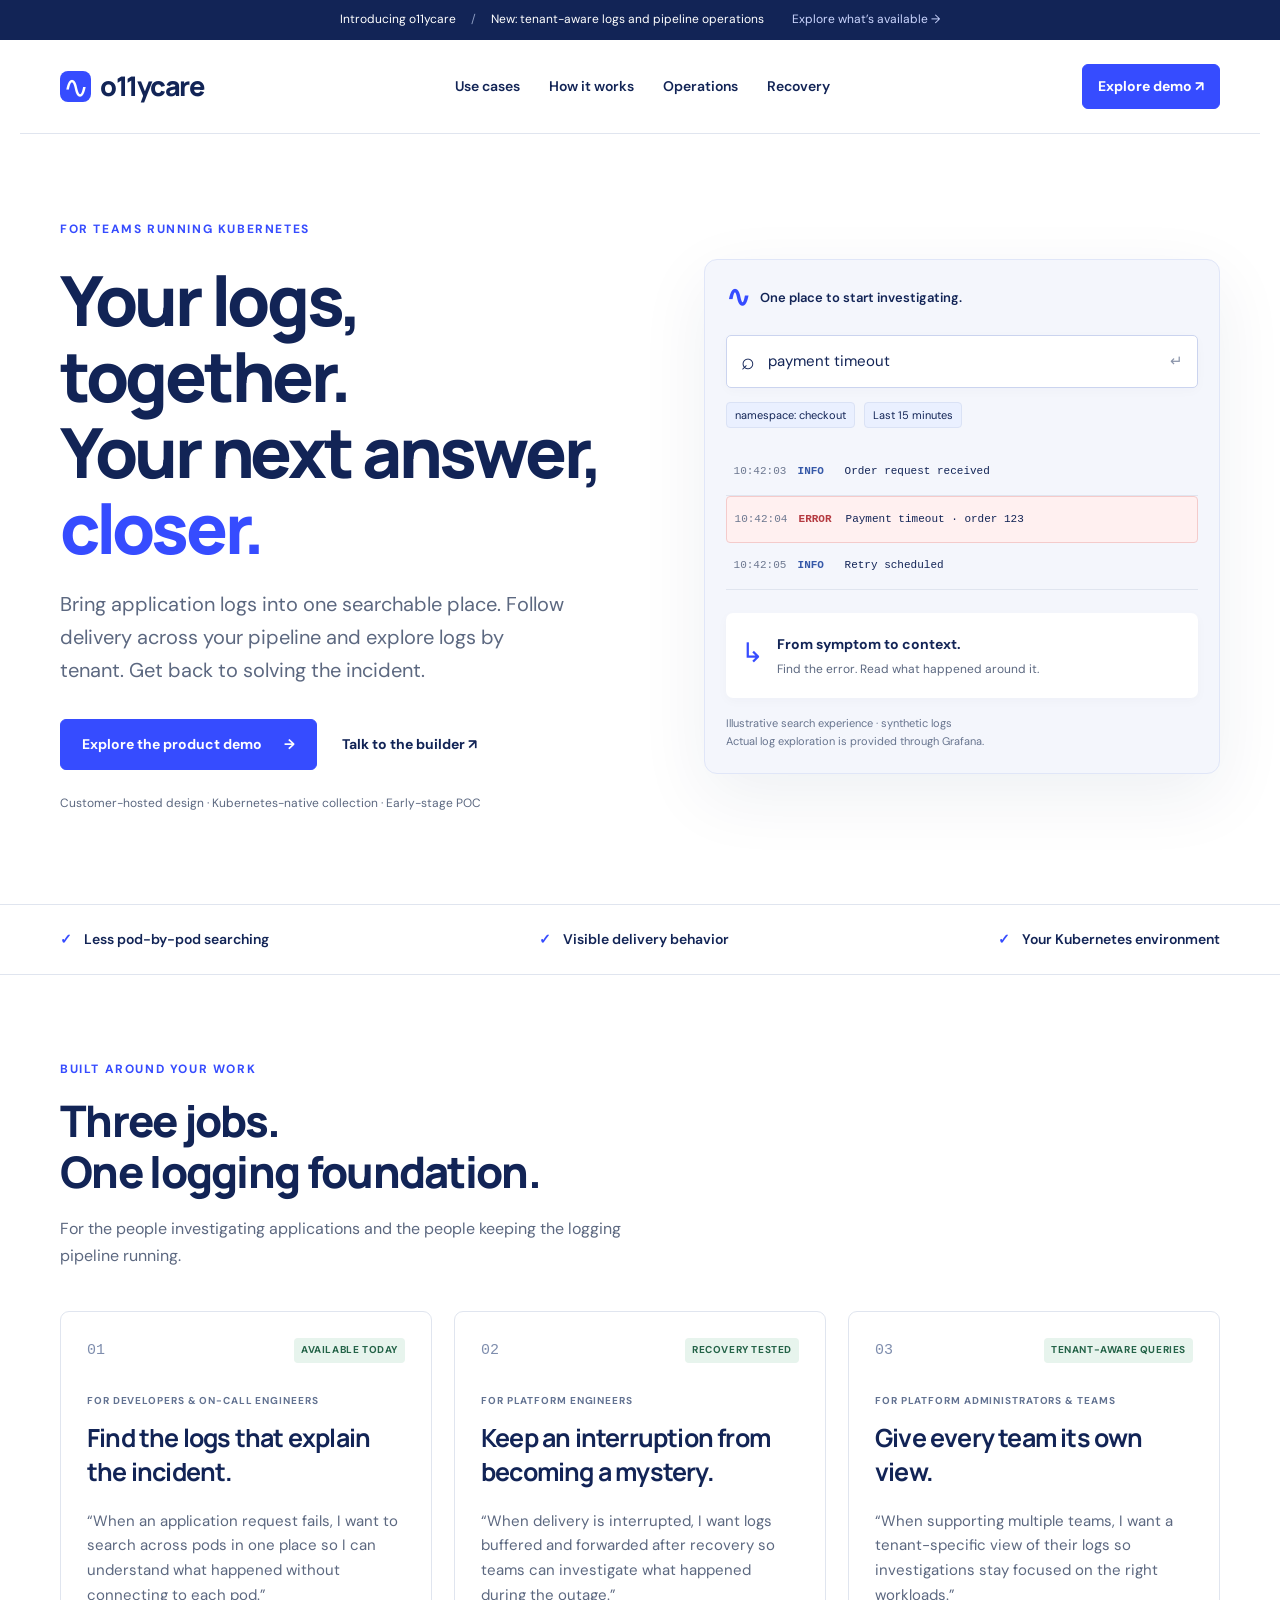
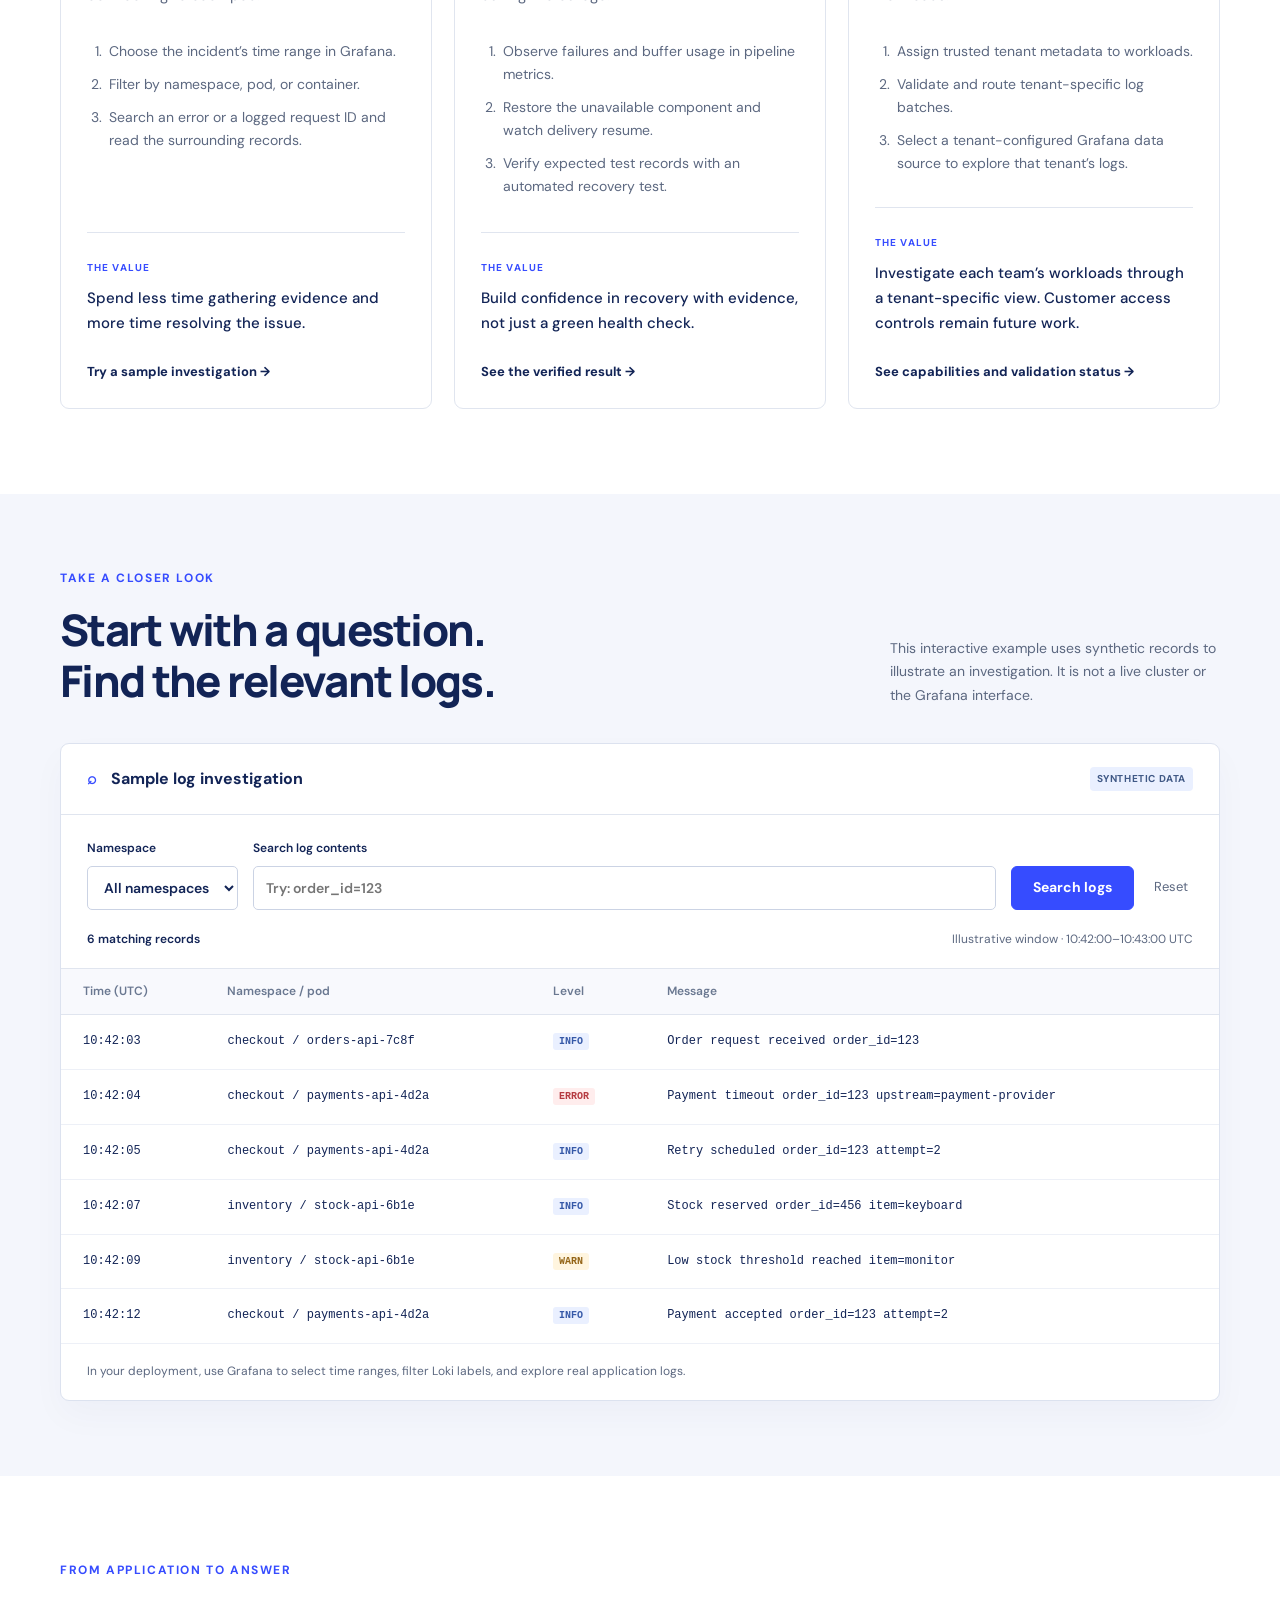
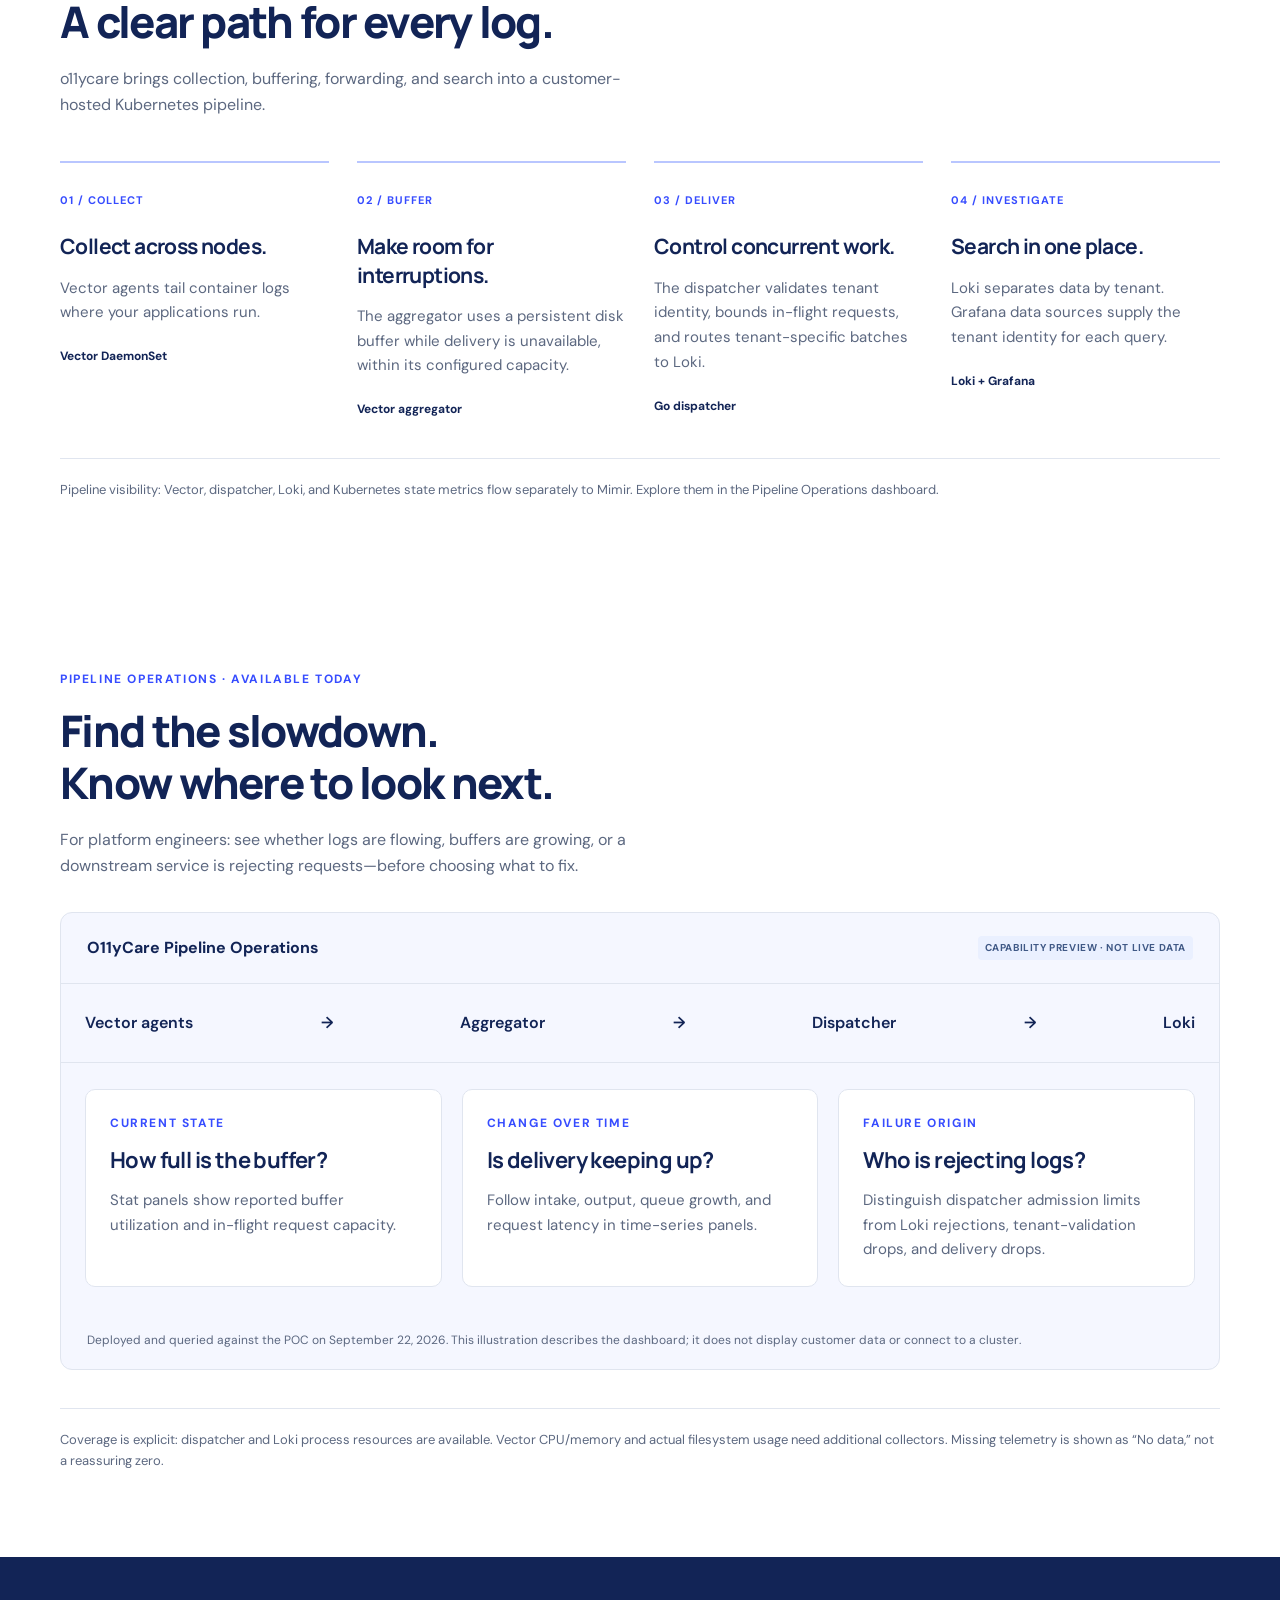
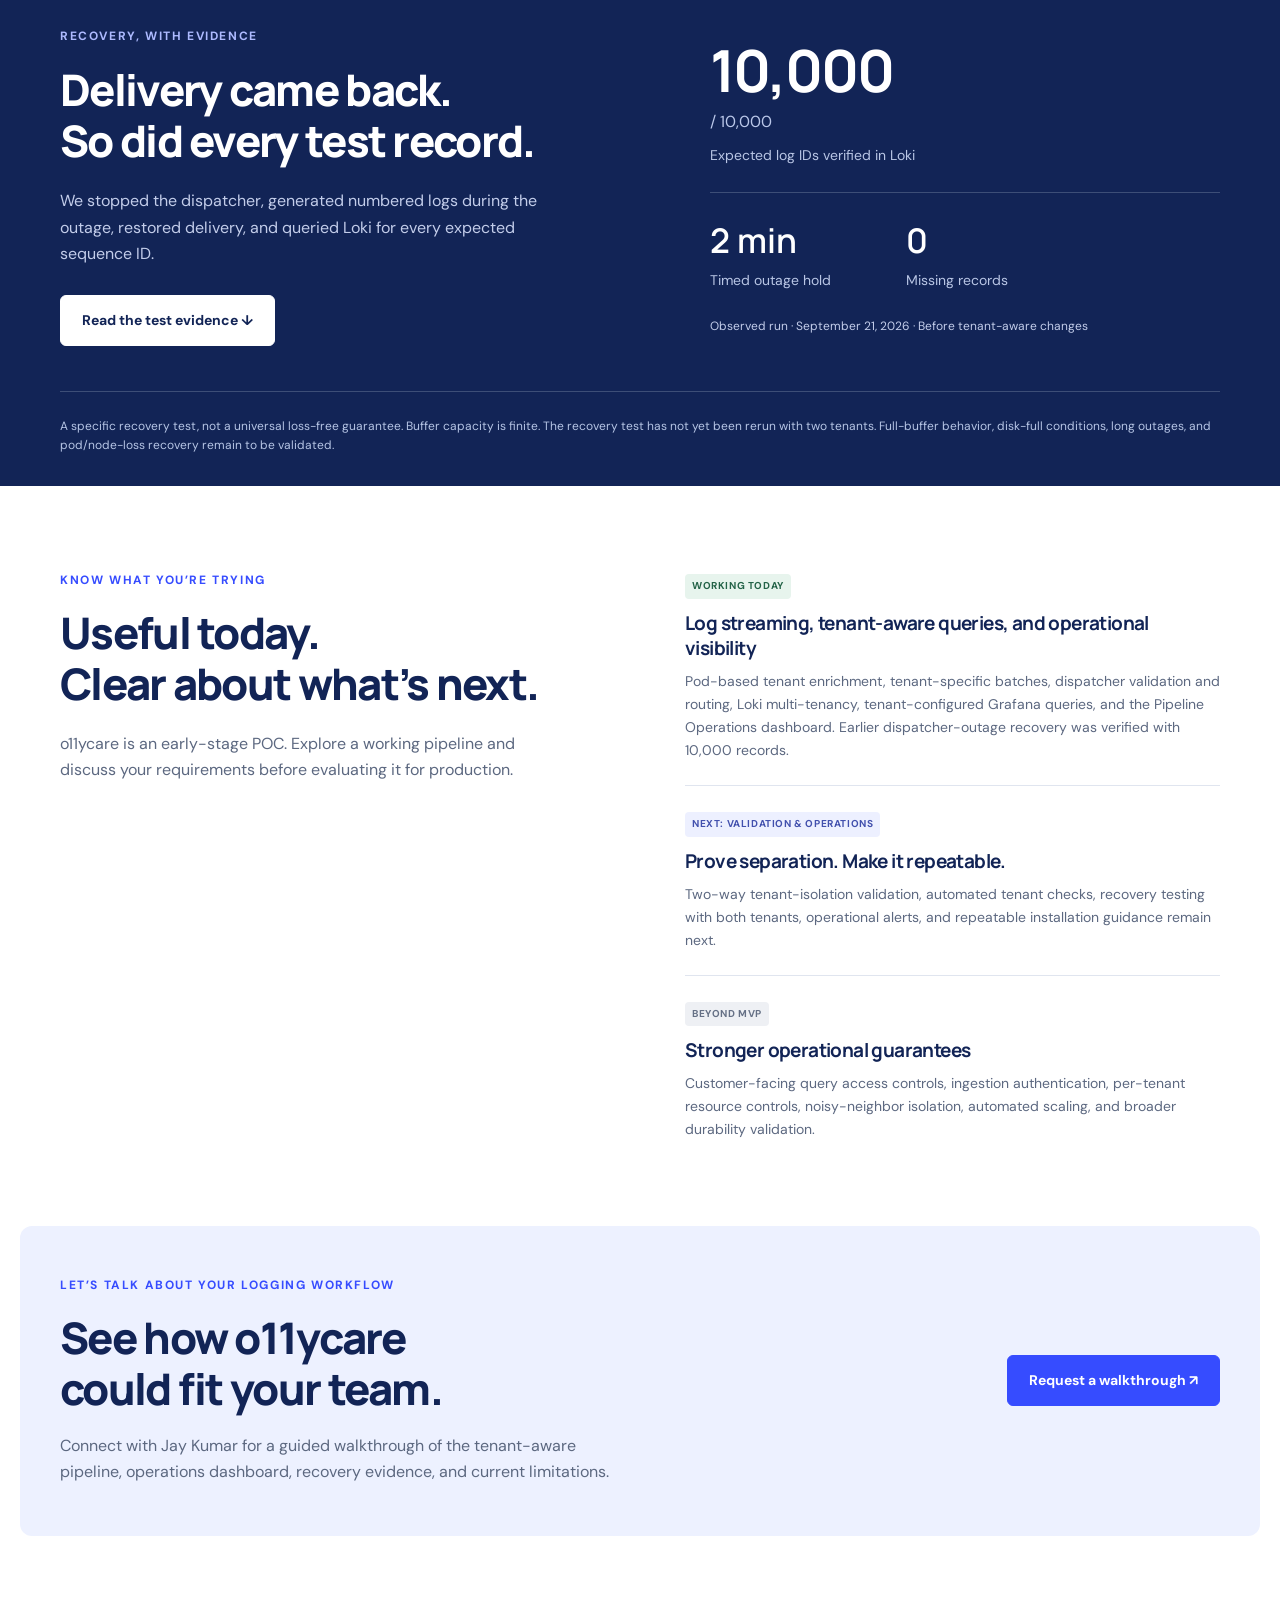
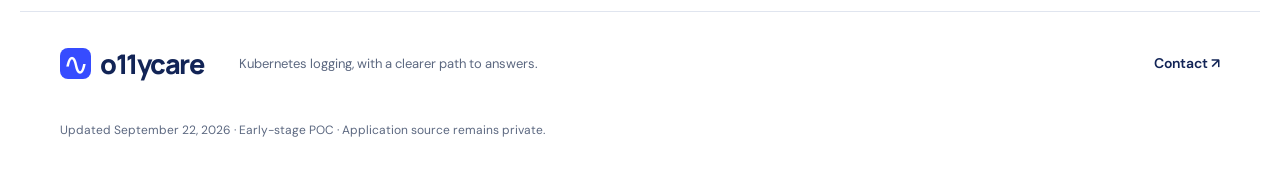
==== commit 39f350ed: "Show tenant-aware logging and pipeline operations capabilities" ====
--- a/index.html
+++ b/index.html
@@ -1,17 +1,18 @@
 <!doctype html>
-<html lang="en"><head><meta charset="utf-8"><meta name="viewport" content="width=device-width,initial-scale=1"><title>o11ycare | Kubernetes logs. In context. In your control.</title><meta name="description" content="Bring Kubernetes logs together, investigate incidents in Grafana, and verify recovery after delivery interruptions. Explore o11ycare's early product demo."><meta name="theme-color" content="#122456"><meta property="og:title" content="o11ycare | Your Kubernetes logs, together."><meta property="og:description" content="Centralized log search, observable delivery, and a path to team-specific access. Explore the product demo."><link rel="icon" href="data:image/svg+xml,%3Csvg xmlns='http://www.w3.org/2000/svg' viewBox='0 0 32 32'%3E%3Crect width='32' height='32' rx='8' fill='%23364cff'/%3E%3Cpath d='M7 17h5l3-8 4 14 3-6h4' fill='none' stroke='white' stroke-width='2.5'/%3E%3C/svg%3E"><link rel="stylesheet" href="style.css"><script src="app.js" defer></script></head><body>
-<a class="skip" href="#main">Skip to content</a><div class="announcement">Introducing o11ycare <span> / </span> An early look at simpler Kubernetes logging <a href="#availability">Explore what’s available →</a></div>
-<header class="wrap header"><a class="brand" href="#main"><span aria-hidden="true">∿</span>o11ycare</a><nav aria-label="Main navigation"><a href="#use-cases">Use cases</a><a href="#how-it-works">How it works</a><a href="#recovery">Recovery</a></nav><a class="button small" href="#demo">Explore demo ↗</a></header>
-<main id="main"><section class="hero wrap"><div class="hero-copy"><p class="eyebrow">FOR TEAMS RUNNING KUBERNETES</p><h1>Your logs, together.<br>Your next answer,<br><em>closer.</em></h1><p class="lead">Bring application logs into one searchable place. Understand delivery interruptions. Get back to solving the incident.</p><div class="actions"><a class="button" href="#demo">Explore the product demo <span>→</span></a><a class="secondary" href="https://www.linkedin.com/in/mritunjay-kumar-8252572/" target="_blank" rel="noopener noreferrer">Talk to the builder ↗</a></div><p class="hero-note">Customer-hosted design · Kubernetes-native collection · Early-stage POC</p></div><div class="hero-art"><div class="art-top"><span class="mini-logo">∿</span><span>One place to start investigating.</span></div><div class="search-preview"><span aria-hidden="true">⌕</span> payment timeout <span class="key">↵</span></div><div class="scope-chips"><span>namespace: checkout</span><span>Last 15 minutes</span></div><div class="sample-line"><span class="log-time">10:42:03</span><b class="info">INFO</b><span>Order request received</span></div><div class="sample-line focus"><span class="log-time">10:42:04</span><b class="error">ERROR</b><span>Payment timeout · order 123</span></div><div class="sample-line"><span class="log-time">10:42:05</span><b class="info">INFO</b><span>Retry scheduled</span></div><div class="context-card"><span class="context-icon">↳</span><div><strong>From symptom to context.</strong><p>Find the error. Read what happened around it.</p></div></div><p class="sample-label">Illustrative search experience · synthetic logs<br>Actual log exploration is provided through Grafana.</p></div></section>
+<html lang="en"><head><meta charset="utf-8"><meta name="viewport" content="width=device-width,initial-scale=1"><title>o11ycare | Kubernetes logs. In context. In your control.</title><meta name="description" content="Bring Kubernetes logs together, investigate incidents in Grafana, and verify recovery after delivery interruptions. Explore o11ycare's early product demo."><meta name="theme-color" content="#122456"><meta property="og:title" content="o11ycare | Your Kubernetes logs, together."><meta property="og:description" content="Centralized log search, tenant-aware queries, and end-to-end pipeline visibility. Explore the product demo."><link rel="icon" href="data:image/svg+xml,%3Csvg xmlns='http://www.w3.org/2000/svg' viewBox='0 0 32 32'%3E%3Crect width='32' height='32' rx='8' fill='%23364cff'/%3E%3Cpath d='M7 17h5l3-8 4 14 3-6h4' fill='none' stroke='white' stroke-width='2.5'/%3E%3C/svg%3E"><link rel="stylesheet" href="style.css"><script src="app.js" defer></script></head><body>
+<a class="skip" href="#main">Skip to content</a><div class="announcement">Introducing o11ycare <span> / </span> New: tenant-aware logs and pipeline operations <a href="#availability">Explore what’s available →</a></div>
+<header class="wrap header"><a class="brand" href="#main"><span aria-hidden="true">∿</span>o11ycare</a><nav aria-label="Main navigation"><a href="#use-cases">Use cases</a><a href="#how-it-works">How it works</a><a href="#operations">Operations</a><a href="#recovery">Recovery</a></nav><a class="button small" href="#demo">Explore demo ↗</a></header>
+<main id="main"><section class="hero wrap"><div class="hero-copy"><p class="eyebrow">FOR TEAMS RUNNING KUBERNETES</p><h1>Your logs, together.<br>Your next answer,<br><em>closer.</em></h1><p class="lead">Bring application logs into one searchable place. Follow delivery across your pipeline and explore logs by tenant. Get back to solving the incident.</p><div class="actions"><a class="button" href="#demo">Explore the product demo <span>→</span></a><a class="secondary" href="https://www.linkedin.com/in/mritunjay-kumar-8252572/" target="_blank" rel="noopener noreferrer">Talk to the builder ↗</a></div><p class="hero-note">Customer-hosted design · Kubernetes-native collection · Early-stage POC</p></div><div class="hero-art"><div class="art-top"><span class="mini-logo">∿</span><span>One place to start investigating.</span></div><div class="search-preview"><span aria-hidden="true">⌕</span> payment timeout <span class="key">↵</span></div><div class="scope-chips"><span>namespace: checkout</span><span>Last 15 minutes</span></div><div class="sample-line"><span class="log-time">10:42:03</span><b class="info">INFO</b><span>Order request received</span></div><div class="sample-line focus"><span class="log-time">10:42:04</span><b class="error">ERROR</b><span>Payment timeout · order 123</span></div><div class="sample-line"><span class="log-time">10:42:05</span><b class="info">INFO</b><span>Retry scheduled</span></div><div class="context-card"><span class="context-icon">↳</span><div><strong>From symptom to context.</strong><p>Find the error. Read what happened around it.</p></div></div><p class="sample-label">Illustrative search experience · synthetic logs<br>Actual log exploration is provided through Grafana.</p></div></section>
 <div class="benefit-strip"><div class="wrap"><span>Less pod-by-pod searching</span><span>Visible delivery behavior</span><span>Your Kubernetes environment</span></div></div>
 <section class="section wrap" id="use-cases"><div class="section-heading"><p class="eyebrow">BUILT AROUND YOUR WORK</p><h2>Three jobs.<br>One logging foundation.</h2><p>For the people investigating applications and the people keeping the logging pipeline running.</p></div><div class="stories">
 <article class="story"><div class="story-top"><span class="number">01</span><span class="badge available">AVAILABLE TODAY</span></div><p class="persona">FOR DEVELOPERS & ON-CALL ENGINEERS</p><h3>Find the logs that explain the incident.</h3><p class="user-story">“When an application request fails, I want to search across pods in one place so I can understand what happened without connecting to each pod.”</p><ol><li>Choose the incident’s time range in Grafana.</li><li>Filter by namespace, pod, or container.</li><li>Search an error or a logged request ID and read the surrounding records.</li></ol><div class="outcome"><span>THE VALUE</span><p>Spend less time gathering evidence and more time resolving the issue.</p></div><a href="#demo">Try a sample investigation →</a></article>
 <article class="story"><div class="story-top"><span class="number">02</span><span class="badge available">RECOVERY TESTED</span></div><p class="persona">FOR PLATFORM ENGINEERS</p><h3>Keep an interruption from becoming a mystery.</h3><p class="user-story">“When delivery is interrupted, I want logs buffered and forwarded after recovery so teams can investigate what happened during the outage.”</p><ol><li>Observe failures and buffer usage in pipeline metrics.</li><li>Restore the unavailable component and watch delivery resume.</li><li>Verify expected test records with an automated recovery test.</li></ol><div class="outcome"><span>THE VALUE</span><p>Build confidence in recovery with evidence, not just a green health check.</p></div><a href="#recovery">See the verified result →</a></article>
-<article class="story"><div class="story-top"><span class="number">03</span><span class="badge planned">PLANNED FOR MVP</span></div><p class="persona">FOR PLATFORM ADMINISTRATORS & TEAMS</p><h3>Give every team its own view.</h3><p class="user-story">“I want each team to access only its own logs, so we can share a logging platform while keeping clear data-access boundaries.”</p><ol><li>Assign trusted tenant metadata to workloads.</li><li>Validate and route tenant-specific log batches.</li><li>Let authenticated users query only their authorized tenant’s logs.</li></ol><div class="outcome"><span>THE VALUE</span><p>Share the platform without sharing another team’s log data.</p></div><a href="#availability">Explore the roadmap →</a></article>
+<article class="story"><div class="story-top"><span class="number">03</span><span class="badge available">TENANT-AWARE QUERIES</span></div><p class="persona">FOR PLATFORM ADMINISTRATORS & TEAMS</p><h3>Give every team its own view.</h3><p class="user-story">“When supporting multiple teams, I want a tenant-specific view of their logs so investigations stay focused on the right workloads.”</p><ol><li>Assign trusted tenant metadata to workloads.</li><li>Validate and route tenant-specific log batches.</li><li>Select a tenant-configured Grafana data source to explore that tenant’s logs.</li></ol><div class="outcome"><span>THE VALUE</span><p>Investigate each team’s workloads through a tenant-specific view. Customer access controls remain future work.</p></div><a href="#availability">See capabilities and validation status →</a></article>
 </div></section>
 <section class="demo-section" id="demo"><div class="wrap"><div class="demo-heading"><div><p class="eyebrow">TAKE A CLOSER LOOK</p><h2>Start with a question.<br>Find the relevant logs.</h2></div><p>This interactive example uses synthetic records to illustrate an investigation. It is not a live cluster or the Grafana interface.</p></div><div class="explorer"><div class="explorer-title"><strong><span aria-hidden="true">⌕</span> Sample log investigation</strong><span class="badge">SYNTHETIC DATA</span></div><form id="search-form" class="filters"><label>Namespace<select id="namespace"><option value="all">All namespaces</option><option value="checkout">checkout</option><option value="inventory">inventory</option></select></label><label class="query-label">Search log contents<input id="query" type="search" placeholder="Try: order_id=123" autocomplete="off"></label><button class="button" type="submit">Search logs</button><button class="reset" id="reset" type="button">Reset</button></form><div class="result-meta"><span id="result-count" role="status">6 matching records</span><span>Illustrative window · 10:42:00–10:43:00 UTC</span></div><div class="table-scroll"><table><caption class="sr-only">Matching synthetic application logs</caption><thead><tr><th>Time (UTC)</th><th>Namespace / pod</th><th>Level</th><th>Message</th></tr></thead><tbody id="log-results"></tbody></table></div><p id="empty-state" hidden>No matching records. Try another namespace or search term.</p><div class="explorer-footer">In your deployment, use Grafana to select time ranges, filter Loki labels, and explore real application logs.</div></div></div></section>
-<section class="section wrap workflow" id="how-it-works"><div class="section-heading"><p class="eyebrow">FROM APPLICATION TO ANSWER</p><h2>A clear path for every log.</h2><p>o11ycare brings collection, buffering, forwarding, and search into a customer-hosted Kubernetes pipeline.</p></div><div class="flow"><article><span>01 / COLLECT</span><h3>Collect across nodes.</h3><p>Vector agents tail container logs where your applications run.</p><b>Vector DaemonSet</b></article><article><span>02 / BUFFER</span><h3>Make room for interruptions.</h3><p>The aggregator uses a persistent disk buffer while delivery is unavailable, within its configured capacity.</p><b>Vector aggregator</b></article><article><span>03 / DELIVER</span><h3>Control concurrent work.</h3><p>The dispatcher bounds in-flight requests and forwards batches to Loki.</p><b>Go dispatcher</b></article><article><span>04 / INVESTIGATE</span><h3>Search in one place.</h3><p>Loki stores the logs. Grafana gives your team a familiar way to explore them.</p><b>Loki + Grafana</b></article></div><p class="metrics-note">Pipeline visibility: Vector internal metrics and Kubernetes state metrics flow separately to Mimir and Grafana.</p></section>
-<section class="recovery" id="recovery"><div class="wrap recovery-grid"><div><p class="eyebrow">RECOVERY, WITH EVIDENCE</p><h2>Delivery came back.<br>So did every test record.</h2><p>We stopped the dispatcher, generated numbered logs during the outage, restored delivery, and queried Loki for every expected sequence ID.</p><a class="button light" href="recovery-evidence.txt" download>Read the test evidence ↓</a></div><div><div class="proof-numbers"><div><strong>10,000<span>/ 10,000</span></strong><p>Expected log IDs verified in Loki</p></div><div class="proof-small"><div><strong>2 min</strong><p>Timed outage hold</p></div><div><strong>0</strong><p>Missing records</p></div></div></div><p class="proof-caption">Observed run · September 21, 2026</p></div></div><div class="wrap"><p class="proof-limit">A specific recovery test, not a universal loss-free guarantee. Buffer capacity is finite. Full-buffer behavior, disk-full conditions, long outages, and pod/node-loss recovery remain to be validated.</p></div></section>
-<section class="section wrap availability" id="availability"><div><p class="eyebrow">KNOW WHAT YOU’RE TRYING</p><h2>Useful today.<br>Clear about what’s next.</h2><p>o11ycare is an early-stage POC. Explore a working pipeline and discuss your requirements before evaluating it for production.</p></div><div class="status-list"><div><span class="badge available">WORKING TODAY</span><h3>Collection, search, and tested recovery</h3><p>Kubernetes log streaming, Grafana exploration, bounded dispatcher concurrency, and an automated dispatcher-outage test.</p></div><div><span class="badge planned">PLANNED FOR MVP</span><h3>Multi-tenant data isolation</h3><p>Tenant enrichment, batch validation, destination routing, isolated queries, and repeatable onboarding.</p></div><div><span class="badge later">BEYOND MVP</span><h3>Stronger operational guarantees</h3><p>Ingestion authentication, per-tenant resource controls, noisy-neighbor isolation, automated scaling, and broader durability validation.</p></div></div></section>
-<section class="cta wrap" id="contact"><div><p class="eyebrow">LET’S TALK ABOUT YOUR LOGGING WORKFLOW</p><h2>See how o11ycare<br>could fit your team.</h2><p>Connect with Jay Kumar for a guided walkthrough of the pipeline, recovery test, and current limitations.</p></div><a class="button" href="https://www.linkedin.com/in/mritunjay-kumar-8252572/" target="_blank" rel="noopener noreferrer">Request a walkthrough ↗</a></section>
-</main><footer class="wrap footer"><a class="brand" href="#main"><span aria-hidden="true">∿</span>o11ycare</a><p>Kubernetes logging, with a clearer path to answers.</p><a href="https://www.linkedin.com/in/mritunjay-kumar-8252572/" target="_blank" rel="noopener noreferrer">Contact ↗</a><span class="footer-note">Early-stage POC · Application source remains private.</span></footer></body></html>
+<section class="section wrap workflow" id="how-it-works"><div class="section-heading"><p class="eyebrow">FROM APPLICATION TO ANSWER</p><h2>A clear path for every log.</h2><p>o11ycare brings collection, buffering, forwarding, and search into a customer-hosted Kubernetes pipeline.</p></div><div class="flow"><article><span>01 / COLLECT</span><h3>Collect across nodes.</h3><p>Vector agents tail container logs where your applications run.</p><b>Vector DaemonSet</b></article><article><span>02 / BUFFER</span><h3>Make room for interruptions.</h3><p>The aggregator uses a persistent disk buffer while delivery is unavailable, within its configured capacity.</p><b>Vector aggregator</b></article><article><span>03 / DELIVER</span><h3>Control concurrent work.</h3><p>The dispatcher validates tenant identity, bounds in-flight requests, and routes tenant-specific batches to Loki.</p><b>Go dispatcher</b></article><article><span>04 / INVESTIGATE</span><h3>Search in one place.</h3><p>Loki separates data by tenant. Grafana data sources supply the tenant identity for each query.</p><b>Loki + Grafana</b></article></div><p class="metrics-note">Pipeline visibility: Vector, dispatcher, Loki, and Kubernetes state metrics flow separately to Mimir. Explore them in the Pipeline Operations dashboard.</p></section>
+<section class="section wrap" id="operations"><div class="section-heading"><p class="eyebrow">PIPELINE OPERATIONS · AVAILABLE TODAY</p><h2>Find the slowdown.<br>Know where to look next.</h2><p>For platform engineers: see whether logs are flowing, buffers are growing, or a downstream service is rejecting requests—before choosing what to fix.</p></div><div class="ops-preview" aria-label="Illustration of the available operational dashboard"><div class="explorer-title"><strong>O11yCare Pipeline Operations</strong><span class="badge">CAPABILITY PREVIEW · NOT LIVE DATA</span></div><div class="ops-flow"><span>Vector agents</span><span aria-hidden="true">→</span><span>Aggregator</span><span aria-hidden="true">→</span><span>Dispatcher</span><span aria-hidden="true">→</span><span>Loki</span></div><div class="ops-cards"><article><p class="eyebrow">CURRENT STATE</p><h3>How full is the buffer?</h3><p>Stat panels show reported buffer utilization and in-flight request capacity.</p></article><article><p class="eyebrow">CHANGE OVER TIME</p><h3>Is delivery keeping up?</h3><p>Follow intake, output, queue growth, and request latency in time-series panels.</p></article><article><p class="eyebrow">FAILURE ORIGIN</p><h3>Who is rejecting logs?</h3><p>Distinguish dispatcher admission limits from Loki rejections, tenant-validation drops, and delivery drops.</p></article></div><div class="explorer-footer">Deployed and queried against the POC on September 22, 2026. This illustration describes the dashboard; it does not display customer data or connect to a cluster.</div></div><p class="metrics-note">Coverage is explicit: dispatcher and Loki process resources are available. Vector CPU/memory and actual filesystem usage need additional collectors. Missing telemetry is shown as “No data,” not a reassuring zero.</p></section>
+<section class="recovery" id="recovery"><div class="wrap recovery-grid"><div><p class="eyebrow">RECOVERY, WITH EVIDENCE</p><h2>Delivery came back.<br>So did every test record.</h2><p>We stopped the dispatcher, generated numbered logs during the outage, restored delivery, and queried Loki for every expected sequence ID.</p><a class="button light" href="recovery-evidence.txt" download>Read the test evidence ↓</a></div><div><div class="proof-numbers"><div><strong>10,000<span>/ 10,000</span></strong><p>Expected log IDs verified in Loki</p></div><div class="proof-small"><div><strong>2 min</strong><p>Timed outage hold</p></div><div><strong>0</strong><p>Missing records</p></div></div></div><p class="proof-caption">Observed run · September 21, 2026 · Before tenant-aware changes</p></div></div><div class="wrap"><p class="proof-limit">A specific recovery test, not a universal loss-free guarantee. Buffer capacity is finite. The recovery test has not yet been rerun with two tenants. Full-buffer behavior, disk-full conditions, long outages, and pod/node-loss recovery remain to be validated.</p></div></section>
+<section class="section wrap availability" id="availability"><div><p class="eyebrow">KNOW WHAT YOU’RE TRYING</p><h2>Useful today.<br>Clear about what’s next.</h2><p>o11ycare is an early-stage POC. Explore a working pipeline and discuss your requirements before evaluating it for production.</p></div><div class="status-list"><div><span class="badge available">WORKING TODAY</span><h3>Log streaming, tenant-aware queries, and operational visibility</h3><p>Pod-based tenant enrichment, tenant-specific batches, dispatcher validation and routing, Loki multi-tenancy, tenant-configured Grafana queries, and the Pipeline Operations dashboard. Earlier dispatcher-outage recovery was verified with 10,000 records.</p></div><div><span class="badge planned">NEXT: VALIDATION & OPERATIONS</span><h3>Prove separation. Make it repeatable.</h3><p>Two-way tenant-isolation validation, automated tenant checks, recovery testing with both tenants, operational alerts, and repeatable installation guidance remain next.</p></div><div><span class="badge later">BEYOND MVP</span><h3>Stronger operational guarantees</h3><p>Customer-facing query access controls, ingestion authentication, per-tenant resource controls, noisy-neighbor isolation, automated scaling, and broader durability validation.</p></div></div></section>
+<section class="cta wrap" id="contact"><div><p class="eyebrow">LET’S TALK ABOUT YOUR LOGGING WORKFLOW</p><h2>See how o11ycare<br>could fit your team.</h2><p>Connect with Jay Kumar for a guided walkthrough of the tenant-aware pipeline, operations dashboard, recovery evidence, and current limitations.</p></div><a class="button" href="https://www.linkedin.com/in/mritunjay-kumar-8252572/" target="_blank" rel="noopener noreferrer">Request a walkthrough ↗</a></section>
+</main><footer class="wrap footer"><a class="brand" href="#main"><span aria-hidden="true">∿</span>o11ycare</a><p>Kubernetes logging, with a clearer path to answers.</p><a href="https://www.linkedin.com/in/mritunjay-kumar-8252572/" target="_blank" rel="noopener noreferrer">Contact ↗</a><span class="footer-note">Updated September 22, 2026 · Early-stage POC · Application source remains private.</span></footer></body></html>
--- a/style.css
+++ b/style.css
@@ -1,2 +1,4 @@
 @import url('https://fonts.googleapis.com/css2?family=DM+Sans:wght@400;500;600;650;700&family=Manrope:wght@400;500;600;700;800&display=swap');
 :root{--navy:#122456;--blue:#364cff;--muted:#5c6880;--line:#e0e5ef;--pale:#f4f6fc}*{box-sizing:border-box}html{scroll-behavior:smooth;scroll-padding-top:30px}body{margin:0;color:var(--navy);background:#fff;font:16px/1.65 'DM Sans',sans-serif}a{color:inherit;text-decoration:none}button,input,select{font:inherit}button{cursor:pointer}h1,h2,h3,p{margin:0}h1,h2,h3,.brand{font-family:Manrope,sans-serif}h1{font-size:clamp(44px,5.4vw,72px);line-height:1.1;letter-spacing:-3.3px;font-weight:800}h1 em{font-style:normal;color:var(--blue)}h2{font-size:clamp(32px,3.4vw,46px);line-height:1.18;letter-spacing:-1.7px;font-weight:800}h3{font-size:23px;line-height:1.35;letter-spacing:-.6px}.wrap{max-width:1240px;margin:auto;padding-left:40px;padding-right:40px}.announcement{background:var(--navy);color:#fff;text-align:center;font-size:12px;padding:10px 18px}.announcement>span{margin:0 12px;color:#8b9bc1}.announcement a{margin-left:25px;color:#ccd6ff}.header{display:flex;align-items:center;justify-content:space-between;gap:25px;padding-top:24px;padding-bottom:24px;border-bottom:1px solid var(--line)}.brand{font-weight:800;font-size:27px;letter-spacing:-1.3px;display:inline-flex;align-items:center;gap:9px}.brand>span{display:inline-flex;align-items:center;justify-content:center;background:var(--blue);color:white;border-radius:8px;width:31px;height:31px;font-size:31px;font-weight:500}.header nav{display:flex;gap:29px;font-size:14px;font-weight:600}.header nav a:hover,.secondary:hover,.story>a:hover{color:var(--blue)}.button{display:inline-flex;align-items:center;justify-content:center;gap:22px;border:1px solid var(--blue);background:var(--blue);color:white;border-radius:6px;padding:13px 21px;font-size:14px;font-weight:700;white-space:nowrap}.button:hover{background:#263bde}.button.small{padding:10px 15px}.secondary{font-size:14px;font-weight:700}.eyebrow{color:var(--blue);font-size:12px;letter-spacing:1.6px;font-weight:700}.hero{display:grid;grid-template-columns:1.13fr 1fr;align-items:center;gap:60px;padding-top:86px;padding-bottom:90px}.hero h1{margin:22px 0}.lead{font-size:20px;max-width:510px;color:var(--muted)}.actions{display:flex;align-items:center;gap:25px;margin-top:32px;flex-wrap:wrap}.hero-note{font-size:12px;margin-top:24px;color:var(--muted)}.hero-art{background:var(--pale);border:1px solid #e0e6f8;border-radius:13px;padding:23px 21px;box-shadow:0 22px 70px #12245612;transform:none}.art-top{display:flex;align-items:center;gap:10px;font-size:13px;font-weight:600;margin-bottom:23px}.mini-logo{color:var(--blue);font-size:29px;line-height:1}.search-preview{background:white;border:1px solid #cbd4ef;border-radius:5px;padding:13px 14px;font-size:15px;display:flex;align-items:center;gap:13px;box-shadow:0 3px 12px #13255206}.search-preview>span:first-child{font-size:23px;line-height:1}.key{margin-left:auto;color:#8b95aa}.scope-chips{display:flex;gap:9px;margin:14px 0 21px;font-size:11px}.scope-chips span{border:1px solid #dae2f5;border-radius:4px;padding:3px 8px;background:#eaf0ff}.sample-line{display:grid;grid-template-columns:57px 40px 1fr;gap:7px;padding:14px 8px;font:11px/1.6 monospace;border-bottom:1px solid var(--line);align-items:start}.log-time{color:#6d7890}.info{color:#3659a8}.error{color:#b53a41}.focus{background:#fff0f0;border:1px solid #f4cbcb;border-radius:4px}.context-card{background:white;display:flex;gap:13px;padding:18px 15px;margin-top:23px;border-radius:7px;box-shadow:0 3px 12px #13255207}.context-icon{font-size:27px;color:var(--blue)}.context-card strong{font-size:14px}.context-card p{font-size:12px;color:var(--muted);margin-top:3px}.sample-label{font-size:11px;color:#67748e;line-height:1.6;margin-top:17px}.benefit-strip{border-block:1px solid var(--line)}.benefit-strip>.wrap{display:flex;justify-content:space-between;gap:20px;padding-top:23px;padding-bottom:23px;font-size:14px;font-weight:600}.benefit-strip span:before{content:'✓';color:var(--blue);margin-right:12px}.section{padding-top:85px;padding-bottom:85px}.section-heading{max-width:650px}.section-heading h2{margin:15px 0 19px}.section-heading>p:last-child{color:var(--muted);max-width:570px}.stories{display:grid;grid-template-columns:repeat(3,1fr);gap:22px;margin-top:42px}.story{padding:26px;border:1px solid var(--line);border-radius:9px;display:flex;flex-direction:column}.story-top{display:flex;align-items:center;justify-content:space-between;gap:10px}.number{font:15px monospace;color:#7e8dad}.badge{font-size:10px;letter-spacing:.6px;font-weight:700;display:inline-block;border-radius:4px;padding:4px 7px;background:#eaf0ff;color:#405986}.available{color:#246348;background:#e7f4ed}.planned{color:#4250ad;background:#edf0ff}.later{color:#657085;background:#eef0f4}.persona{font-size:10px;letter-spacing:.9px;font-weight:700;margin:30px 0 12px;color:#627291}.story h3{font-size:25px;letter-spacing:-.8px}.user-story{font-size:15px;color:var(--muted);margin-top:20px}.story ol{padding-left:19px;font-size:14px;color:var(--muted);margin:22px 0}.story li{padding-left:3px;margin:10px 0}.outcome{margin-top:auto;padding-top:20px;border-top:1px solid var(--line)}.outcome>span{font-size:10px;letter-spacing:1.1px;font-weight:700;color:var(--blue)}.outcome p{font-size:15px;font-weight:500;margin-top:7px}.story>a{font-size:13px;font-weight:700;margin-top:25px}.demo-section{background:var(--pale);padding:75px 0}.demo-heading{display:flex;justify-content:space-between;align-items:end;gap:60px;margin-bottom:36px}.demo-heading h2{margin-top:15px}.demo-heading>p{max-width:330px;color:var(--muted);font-size:14px}.explorer{background:white;border:1px solid #dce2ef;border-radius:9px;box-shadow:0 15px 35px #12245608;overflow:hidden}.explorer-title{display:flex;align-items:center;justify-content:space-between;padding:22px 26px;border-bottom:1px solid var(--line);gap:15px}.explorer-title strong{font-size:16px}.explorer-title strong>span{color:var(--blue);margin-right:10px}.filters{display:flex;align-items:end;gap:15px;padding:24px 26px 20px}.filters label{display:flex;flex-direction:column;font-size:12px;font-weight:600;gap:7px}.filters input,.filters select{color:var(--navy);background:white;border:1px solid #cbd3e4;border-radius:5px;height:44px;padding:8px 12px;font-size:14px}.query-label{flex:1}.filters .button{height:44px}.reset{background:transparent;border:0;color:var(--muted);font-size:13px;padding:12px 5px}.result-meta{display:flex;justify-content:space-between;gap:15px;padding:0 26px 18px;font-size:12px;color:var(--muted)}#result-count{color:var(--navy);font-weight:600}.table-scroll{overflow-x:auto}table{width:100%;border-collapse:collapse;text-align:left;font-size:12px;white-space:nowrap}th{background:#f8f9fd;color:#6a7891;font-weight:600;padding:13px 22px;border-block:1px solid var(--line)}td{padding:17px 22px;border-bottom:1px solid #edf0f7;font-family:monospace;font-size:12px}td:last-child{min-width:320px}.level{font-size:10px;padding:3px 6px;border-radius:3px;background:#eaf0ff;font-weight:700}.level.error{background:#ffeded}.level.warn{color:#936416;background:#fff5df}.explorer-footer{padding:18px 26px;font-size:12px;color:var(--muted)}#empty-state{text-align:center;padding:30px;color:var(--muted)}.flow{display:grid;grid-template-columns:repeat(4,1fr);gap:28px;margin-top:42px}.flow article{border-top:2px solid #b9c6ff;padding-top:23px}.flow article>span{font-size:11px;font-weight:700;color:var(--blue);letter-spacing:1px}.flow h3{font-size:21px;margin:20px 0 15px}.flow p{color:var(--muted);font-size:15px}.flow b{font-size:12px;display:block;margin-top:22px}.metrics-note{font-size:13px;padding:20px 0 0;border-top:1px solid var(--line);margin-top:38px;color:var(--muted)}.recovery{background:var(--navy);color:white;padding:70px 0 30px}.recovery-grid{display:grid;grid-template-columns:1.1fr 1fr;gap:90px;align-items:center}.recovery .eyebrow{color:#adbaff}.recovery h2{margin:17px 0 22px}.recovery-grid>div>p:not(.eyebrow){color:#c3cdea;max-width:480px}.light{background:white;border-color:white;color:var(--navy);margin-top:27px}.light:hover{background:#dfe6ff}.proof-numbers>div>strong{font:700 58px/1.2 Manrope,sans-serif;letter-spacing:-2px}.proof-numbers>div>strong>span{display:block;font:16px 'DM Sans',sans-serif;letter-spacing:0;color:#bac7e9;margin-top:6px}.proof-numbers p{font-size:14px;color:#b9c6e5;margin-top:12px}.proof-small{display:flex;gap:75px;padding-top:24px;margin-top:25px;border-top:1px solid #3d4e77}.proof-small strong{font:600 34px Manrope,sans-serif}.proof-small p{margin-top:6px}.proof-caption{font-size:12px;margin-top:25px}.proof-limit{border-top:1px solid #3d4e77;font-size:12px;color:#b6c5e5;padding-top:25px;margin-top:45px}.availability{display:grid;grid-template-columns:1fr 1fr;gap:90px}.availability h2{margin:16px 0 21px}.availability>div>p:last-child{max-width:470px;color:var(--muted)}.status-list>div+div{border-top:1px solid var(--line);margin-top:23px;padding-top:23px}.status-list h3{font-size:19px;margin:12px 0 8px}.status-list p{font-size:14px;color:var(--muted)}.cta{background:#edf1ff;border-radius:12px;padding-top:50px;padding-bottom:50px;display:flex;justify-content:space-between;align-items:center;gap:40px;margin-bottom:75px}.cta h2{margin:16px 0 18px}.cta p:last-child{max-width:560px;color:var(--muted)}.footer{display:flex;align-items:center;gap:35px;flex-wrap:wrap;border-top:1px solid var(--line);padding-top:30px;padding-bottom:30px}.footer>p{font-size:13px;color:var(--muted);flex:1}.footer>a:not(.brand){font-size:14px;font-weight:600}.footer-note{width:100%;font-size:12px;color:var(--muted)}a:focus-visible,button:focus-visible,input:focus-visible,select:focus-visible{outline:3px solid #7a8aff;outline-offset:4px}.skip{position:absolute;left:10px;top:-100px;background:white;padding:10px;z-index:10}.skip:focus{top:10px}.sr-only{position:absolute;width:1px;height:1px;overflow:hidden;clip-path:inset(50%)}@media(max-width:1050px){.wrap{padding-left:28px;padding-right:28px}.hero{gap:30px;padding-top:60px;padding-bottom:65px}.stories{gap:14px}.story{padding:20px}.story h3{font-size:23px}.recovery-grid,.availability{gap:45px}.cta{border-radius:0}}@media(max-width:760px){.announcement{font-size:11px}.announcement a{display:block;margin:3px 0 0}.header{gap:18px;flex-wrap:wrap}.header nav{order:3;width:100%;justify-content:space-between;gap:12px;font-size:13px}.hero{grid-template-columns:1fr;gap:38px;padding-top:42px;padding-bottom:45px}h1{font-size:52px;letter-spacing:-2.4px}.hero-art{transform:none}.hero-note{max-width:290px}.benefit-strip>.wrap{flex-direction:column;gap:10px;font-size:13px}.section{padding-top:56px;padding-bottom:56px}.stories{grid-template-columns:1fr;gap:20px;margin-top:30px}.story{padding:26px}.persona{margin-top:23px}.demo-section{padding:53px 0}.demo-heading{display:block}.demo-heading>p{margin-top:20px;max-width:none}.filters{flex-wrap:wrap;padding:20px}.filters label{width:100%;flex:auto}.filters input,.filters select{width:100%;min-width:0}.explorer-title{padding:18px;flex-wrap:wrap}.result-meta{padding:0 20px 18px;flex-direction:column;gap:5px}.flow{grid-template-columns:1fr 1fr;gap:30px 22px}.recovery-grid,.availability{grid-template-columns:1fr;gap:36px}.recovery{padding-top:52px}.proof-numbers>div>strong{font-size:48px}.proof-small{gap:60px}.cta{display:block;margin-bottom:45px;padding-top:38px;padding-bottom:38px}.cta>.button{margin-top:27px}.footer{gap:20px}.footer>p{flex:none;width:100%;order:3}.footer-note{order:4}.eyebrow{font-size:11px}.lead{font-size:18px}.hero-art{padding:20px 15px}.sample-line{font-size:10px;grid-template-columns:50px 35px 1fr}.badge{font-size:9px}}@media(max-width:380px){.wrap{padding-left:20px;padding-right:20px}h1{font-size:43px}.flow{grid-template-columns:1fr}.button{white-space:normal}.brand{font-size:24px}}@media(prefers-reduced-motion:reduce){html{scroll-behavior:auto}}
+
+.ops-preview{margin-top:32px;border:1px solid var(--line);border-radius:12px;overflow:hidden;background:#f5f7ff}.ops-flow{display:flex;align-items:center;justify-content:space-between;gap:12px;padding:26px 24px;border-bottom:1px solid var(--line);font-weight:600}.ops-cards{display:grid;grid-template-columns:repeat(3,minmax(0,1fr));gap:20px;padding:26px 24px}.ops-cards article{background:white;border:1px solid var(--line);border-radius:10px;padding:24px}.ops-cards h3{font-size:22px;margin:12px 0}.ops-cards article>p:last-child{color:var(--muted);font-size:15px}@media(max-width:760px){.ops-cards{grid-template-columns:1fr;padding:18px}.ops-flow{flex-wrap:wrap;justify-content:center;font-size:13px;padding:20px 16px}}
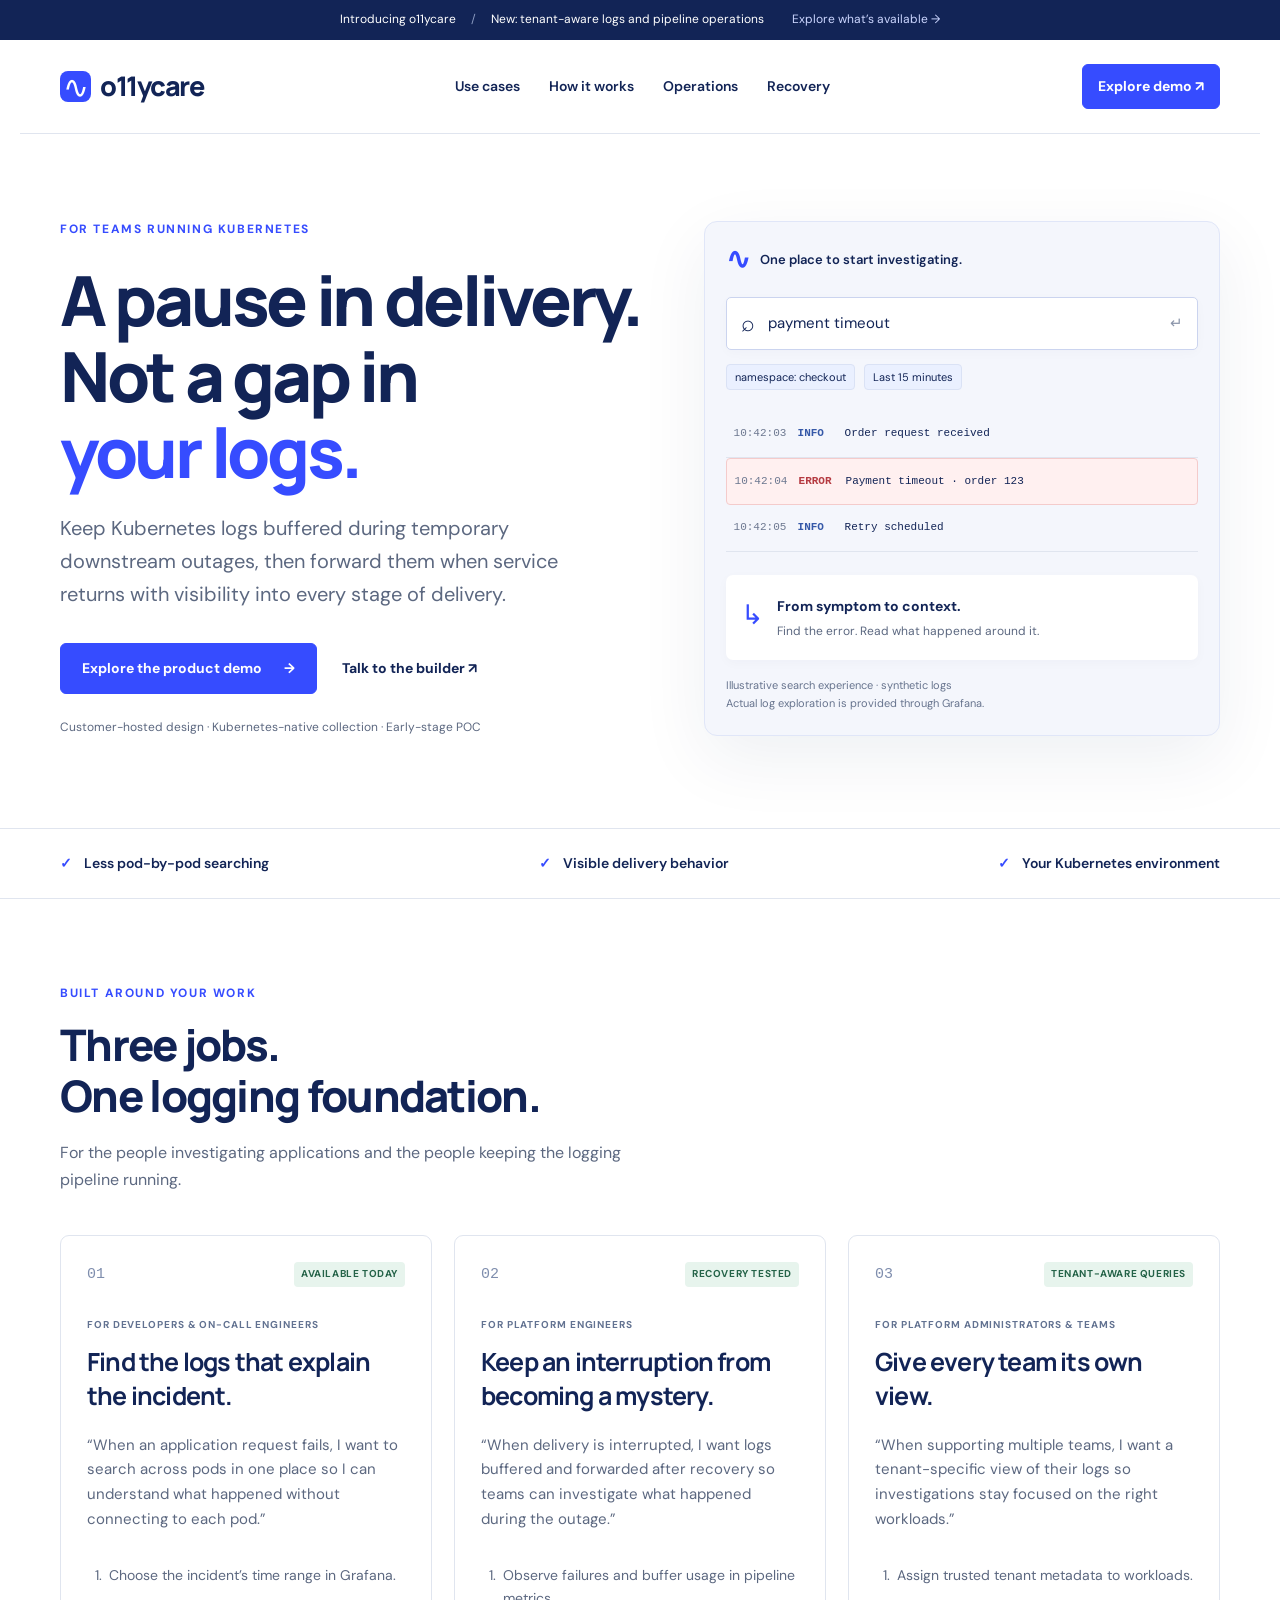
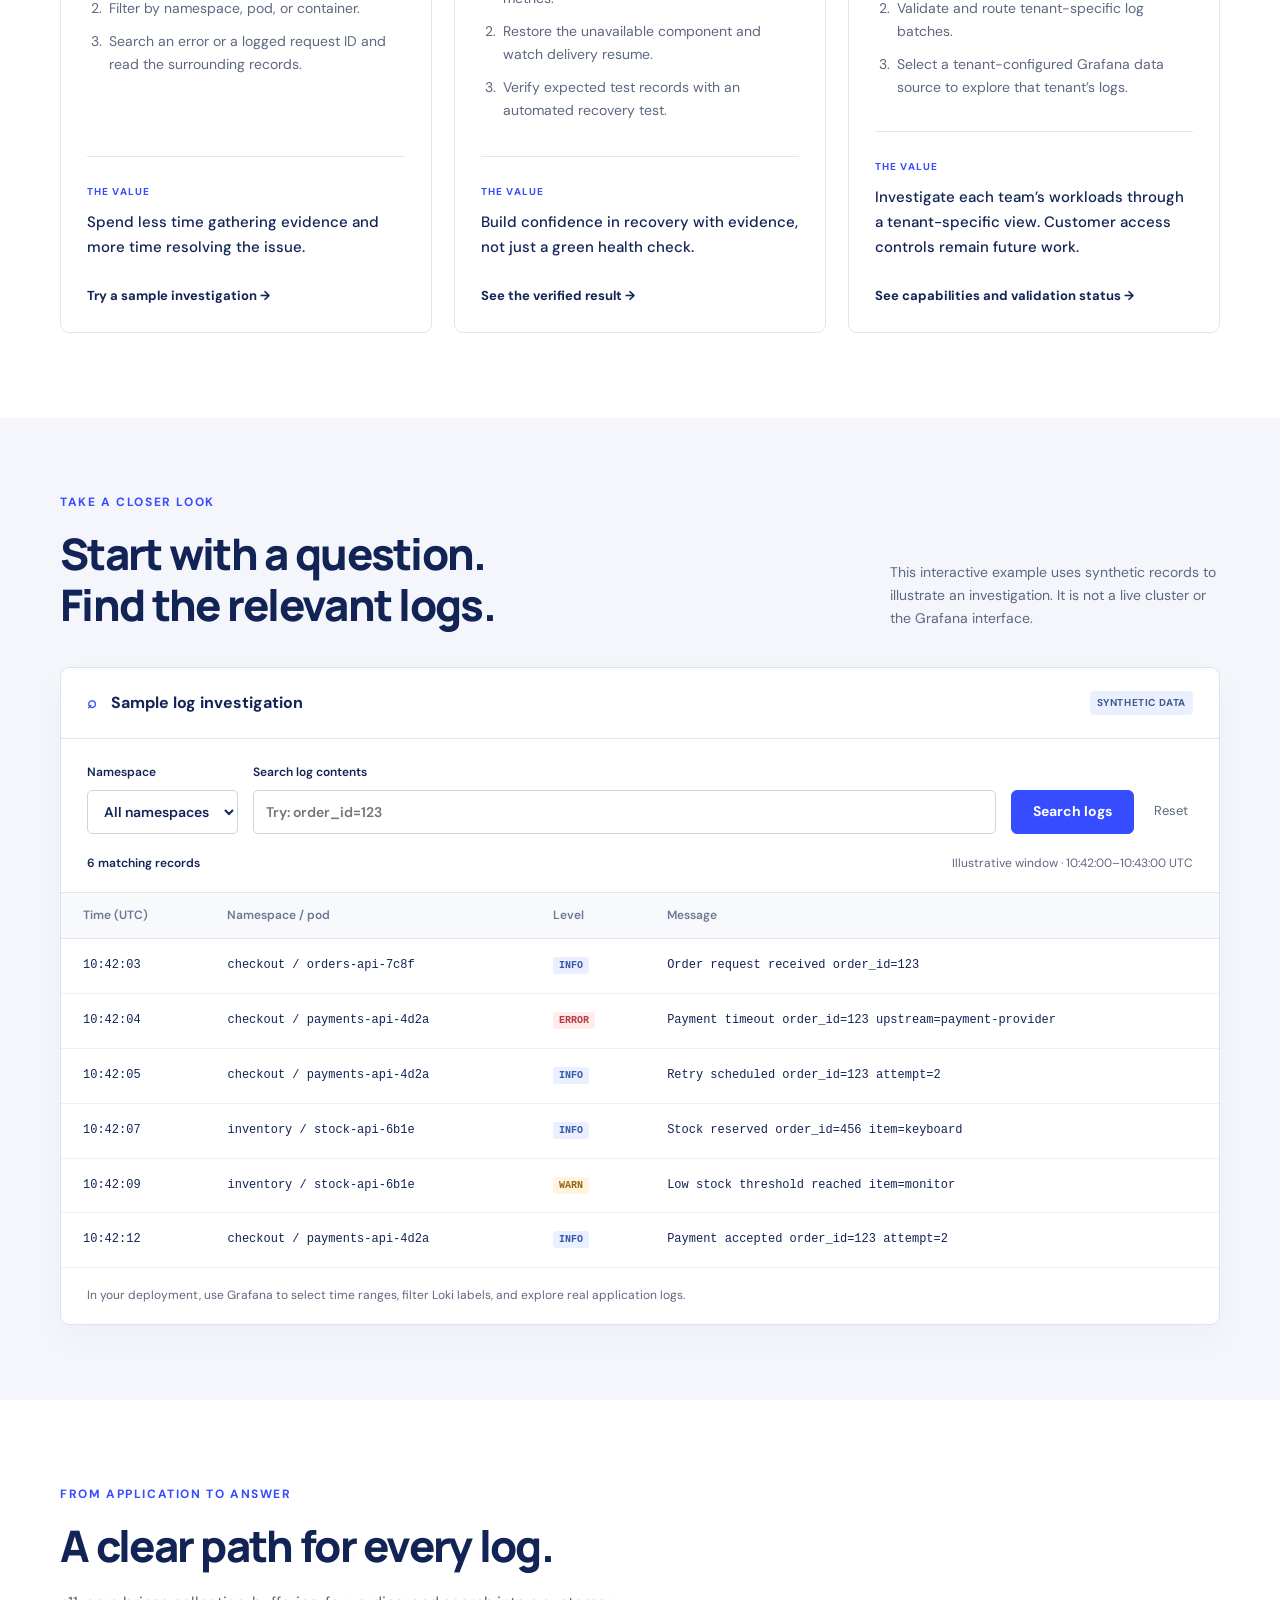
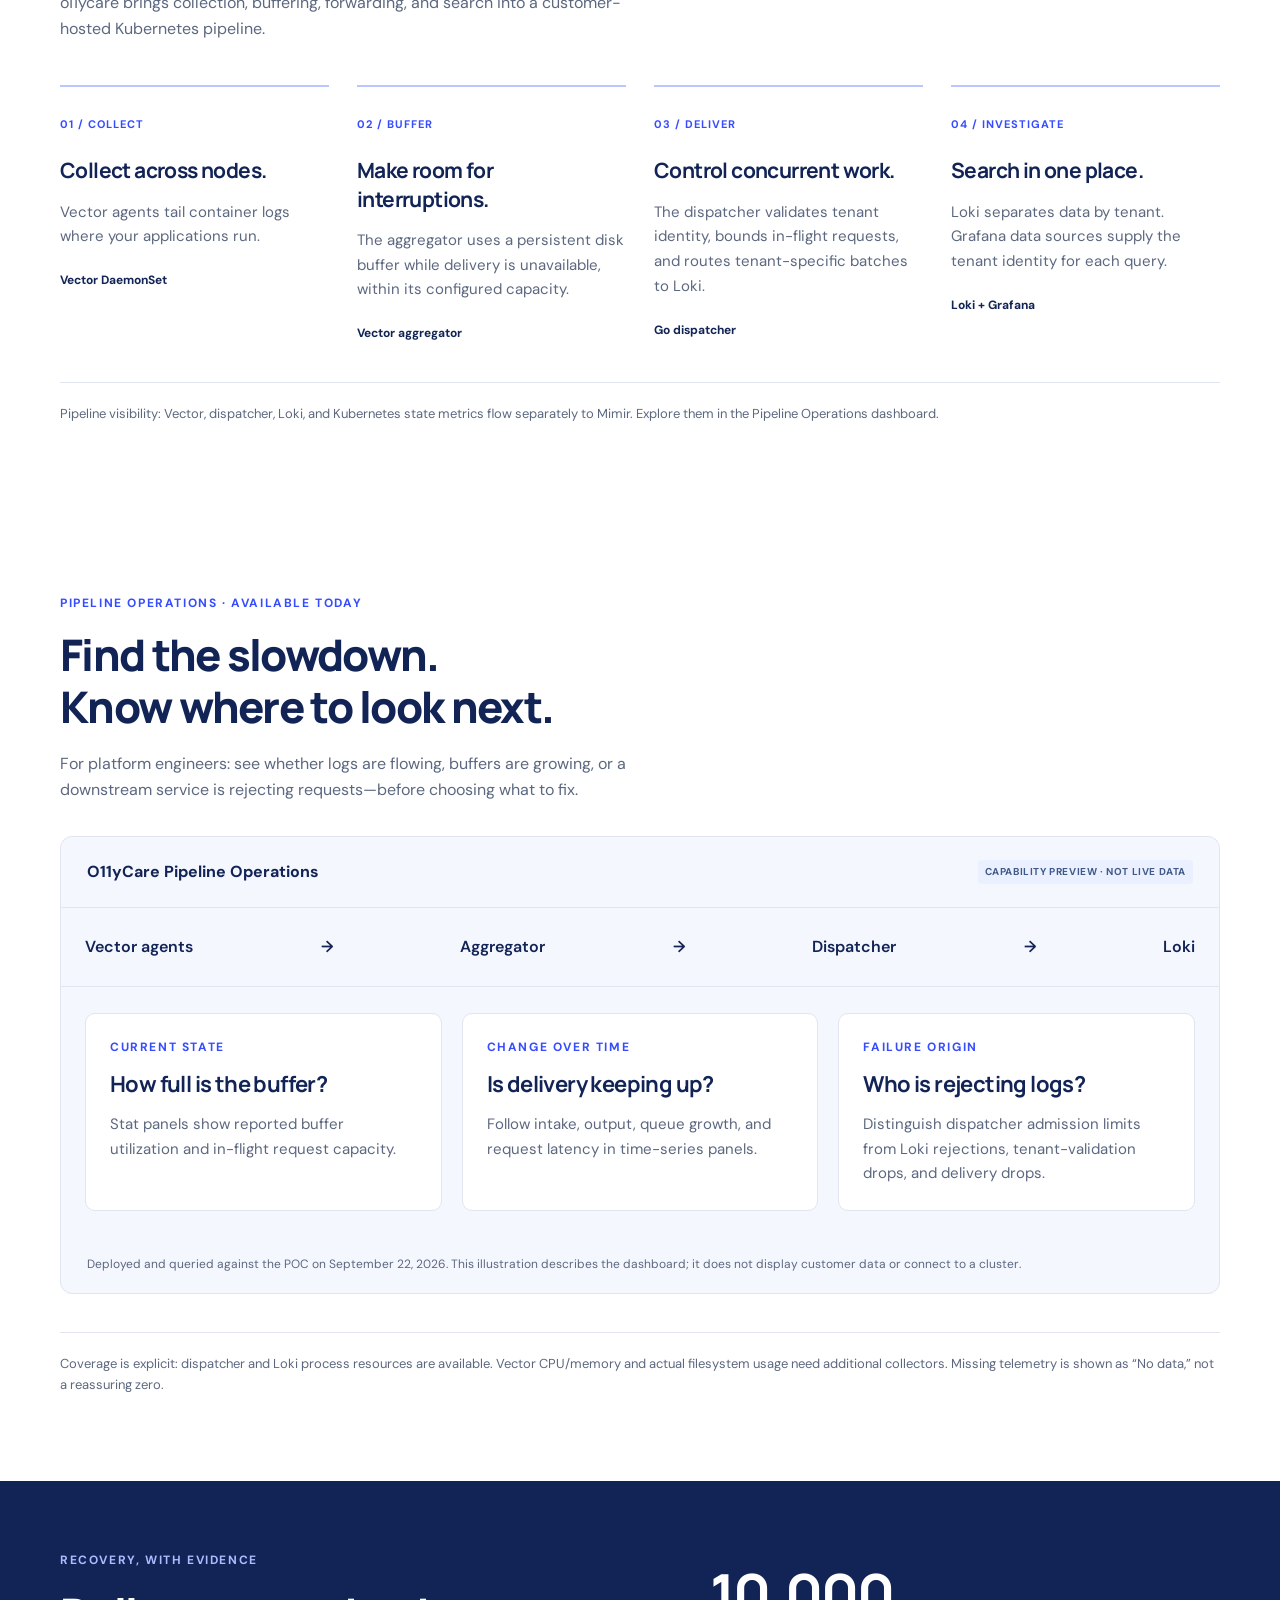
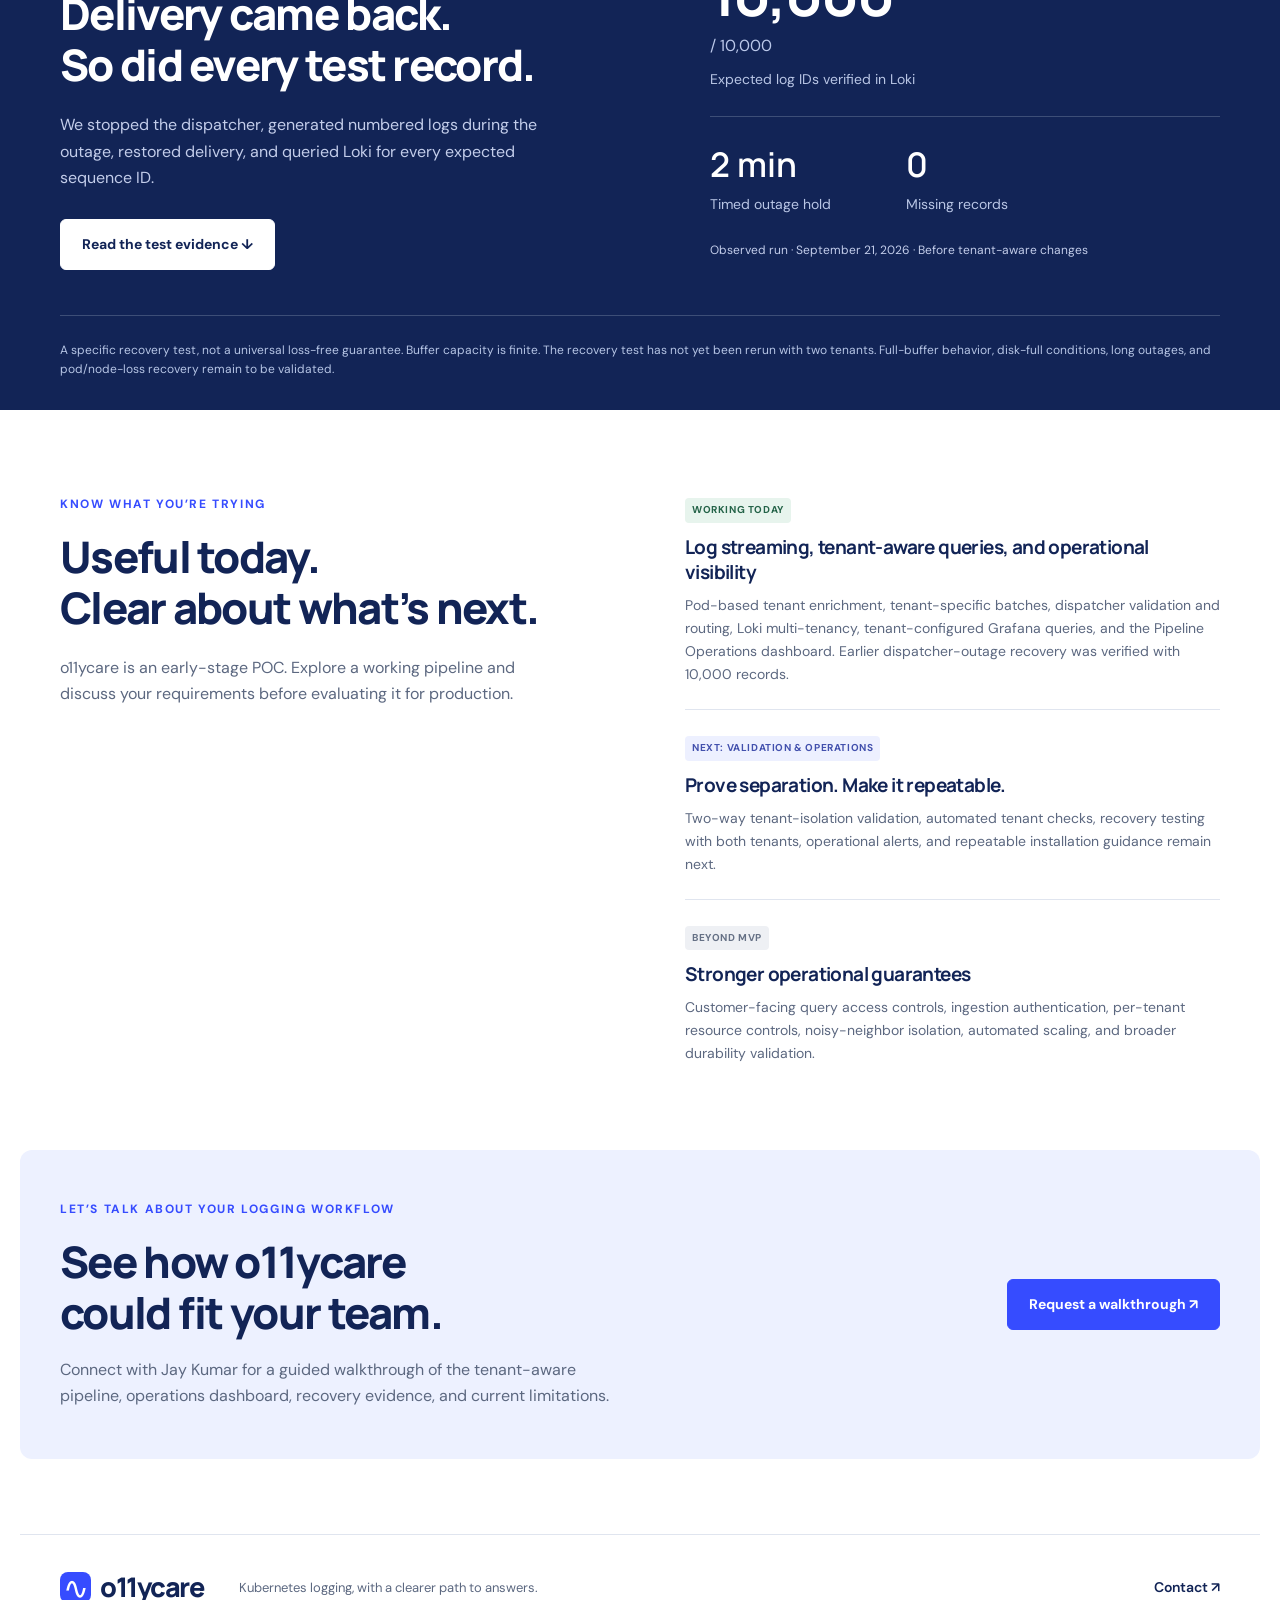
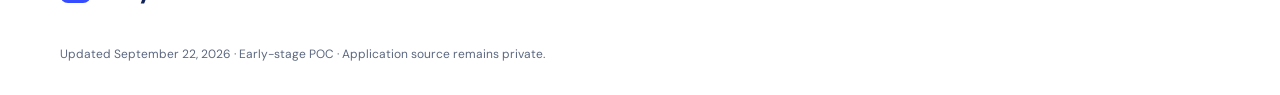
==== commit 97756f91: "updated index file" ====
--- a/index.html
+++ b/index.html
@@ -2,7 +2,7 @@
 <html lang="en"><head><meta charset="utf-8"><meta name="viewport" content="width=device-width,initial-scale=1"><title>o11ycare | Kubernetes logs. In context. In your control.</title><meta name="description" content="Bring Kubernetes logs together, investigate incidents in Grafana, and verify recovery after delivery interruptions. Explore o11ycare's early product demo."><meta name="theme-color" content="#122456"><meta property="og:title" content="o11ycare | Your Kubernetes logs, together."><meta property="og:description" content="Centralized log search, tenant-aware queries, and end-to-end pipeline visibility. Explore the product demo."><link rel="icon" href="data:image/svg+xml,%3Csvg xmlns='http://www.w3.org/2000/svg' viewBox='0 0 32 32'%3E%3Crect width='32' height='32' rx='8' fill='%23364cff'/%3E%3Cpath d='M7 17h5l3-8 4 14 3-6h4' fill='none' stroke='white' stroke-width='2.5'/%3E%3C/svg%3E"><link rel="stylesheet" href="style.css"><script src="app.js" defer></script></head><body>
 <a class="skip" href="#main">Skip to content</a><div class="announcement">Introducing o11ycare <span> / </span> New: tenant-aware logs and pipeline operations <a href="#availability">Explore what’s available →</a></div>
 <header class="wrap header"><a class="brand" href="#main"><span aria-hidden="true">∿</span>o11ycare</a><nav aria-label="Main navigation"><a href="#use-cases">Use cases</a><a href="#how-it-works">How it works</a><a href="#operations">Operations</a><a href="#recovery">Recovery</a></nav><a class="button small" href="#demo">Explore demo ↗</a></header>
-<main id="main"><section class="hero wrap"><div class="hero-copy"><p class="eyebrow">FOR TEAMS RUNNING KUBERNETES</p><h1>Your logs, together.<br>Your next answer,<br><em>closer.</em></h1><p class="lead">Bring application logs into one searchable place. Follow delivery across your pipeline and explore logs by tenant. Get back to solving the incident.</p><div class="actions"><a class="button" href="#demo">Explore the product demo <span>→</span></a><a class="secondary" href="https://www.linkedin.com/in/mritunjay-kumar-8252572/" target="_blank" rel="noopener noreferrer">Talk to the builder ↗</a></div><p class="hero-note">Customer-hosted design · Kubernetes-native collection · Early-stage POC</p></div><div class="hero-art"><div class="art-top"><span class="mini-logo">∿</span><span>One place to start investigating.</span></div><div class="search-preview"><span aria-hidden="true">⌕</span> payment timeout <span class="key">↵</span></div><div class="scope-chips"><span>namespace: checkout</span><span>Last 15 minutes</span></div><div class="sample-line"><span class="log-time">10:42:03</span><b class="info">INFO</b><span>Order request received</span></div><div class="sample-line focus"><span class="log-time">10:42:04</span><b class="error">ERROR</b><span>Payment timeout · order 123</span></div><div class="sample-line"><span class="log-time">10:42:05</span><b class="info">INFO</b><span>Retry scheduled</span></div><div class="context-card"><span class="context-icon">↳</span><div><strong>From symptom to context.</strong><p>Find the error. Read what happened around it.</p></div></div><p class="sample-label">Illustrative search experience · synthetic logs<br>Actual log exploration is provided through Grafana.</p></div></section>
+<main id="main"><section class="hero wrap"><div class="hero-copy"><p class="eyebrow">FOR TEAMS RUNNING KUBERNETES</p><h1>A pause in delivery.<br>Not a gap in <br><em>your logs.</em></h1><p class="lead">Keep Kubernetes logs buffered during temporary downstream outages, then forward them when service returns with visibility into every stage of delivery.</p><div class="actions"><a class="button" href="#demo">Explore the product demo <span>→</span></a><a class="secondary" href="https://www.linkedin.com/in/mritunjay-kumar-8252572/" target="_blank" rel="noopener noreferrer">Talk to the builder ↗</a></div><p class="hero-note">Customer-hosted design · Kubernetes-native collection · Early-stage POC</p></div><div class="hero-art"><div class="art-top"><span class="mini-logo">∿</span><span>One place to start investigating.</span></div><div class="search-preview"><span aria-hidden="true">⌕</span> payment timeout <span class="key">↵</span></div><div class="scope-chips"><span>namespace: checkout</span><span>Last 15 minutes</span></div><div class="sample-line"><span class="log-time">10:42:03</span><b class="info">INFO</b><span>Order request received</span></div><div class="sample-line focus"><span class="log-time">10:42:04</span><b class="error">ERROR</b><span>Payment timeout · order 123</span></div><div class="sample-line"><span class="log-time">10:42:05</span><b class="info">INFO</b><span>Retry scheduled</span></div><div class="context-card"><span class="context-icon">↳</span><div><strong>From symptom to context.</strong><p>Find the error. Read what happened around it.</p></div></div><p class="sample-label">Illustrative search experience · synthetic logs<br>Actual log exploration is provided through Grafana.</p></div></section>
 <div class="benefit-strip"><div class="wrap"><span>Less pod-by-pod searching</span><span>Visible delivery behavior</span><span>Your Kubernetes environment</span></div></div>
 <section class="section wrap" id="use-cases"><div class="section-heading"><p class="eyebrow">BUILT AROUND YOUR WORK</p><h2>Three jobs.<br>One logging foundation.</h2><p>For the people investigating applications and the people keeping the logging pipeline running.</p></div><div class="stories">
 <article class="story"><div class="story-top"><span class="number">01</span><span class="badge available">AVAILABLE TODAY</span></div><p class="persona">FOR DEVELOPERS & ON-CALL ENGINEERS</p><h3>Find the logs that explain the incident.</h3><p class="user-story">“When an application request fails, I want to search across pods in one place so I can understand what happened without connecting to each pod.”</p><ol><li>Choose the incident’s time range in Grafana.</li><li>Filter by namespace, pod, or container.</li><li>Search an error or a logged request ID and read the surrounding records.</li></ol><div class="outcome"><span>THE VALUE</span><p>Spend less time gathering evidence and more time resolving the issue.</p></div><a href="#demo">Try a sample investigation →</a></article>
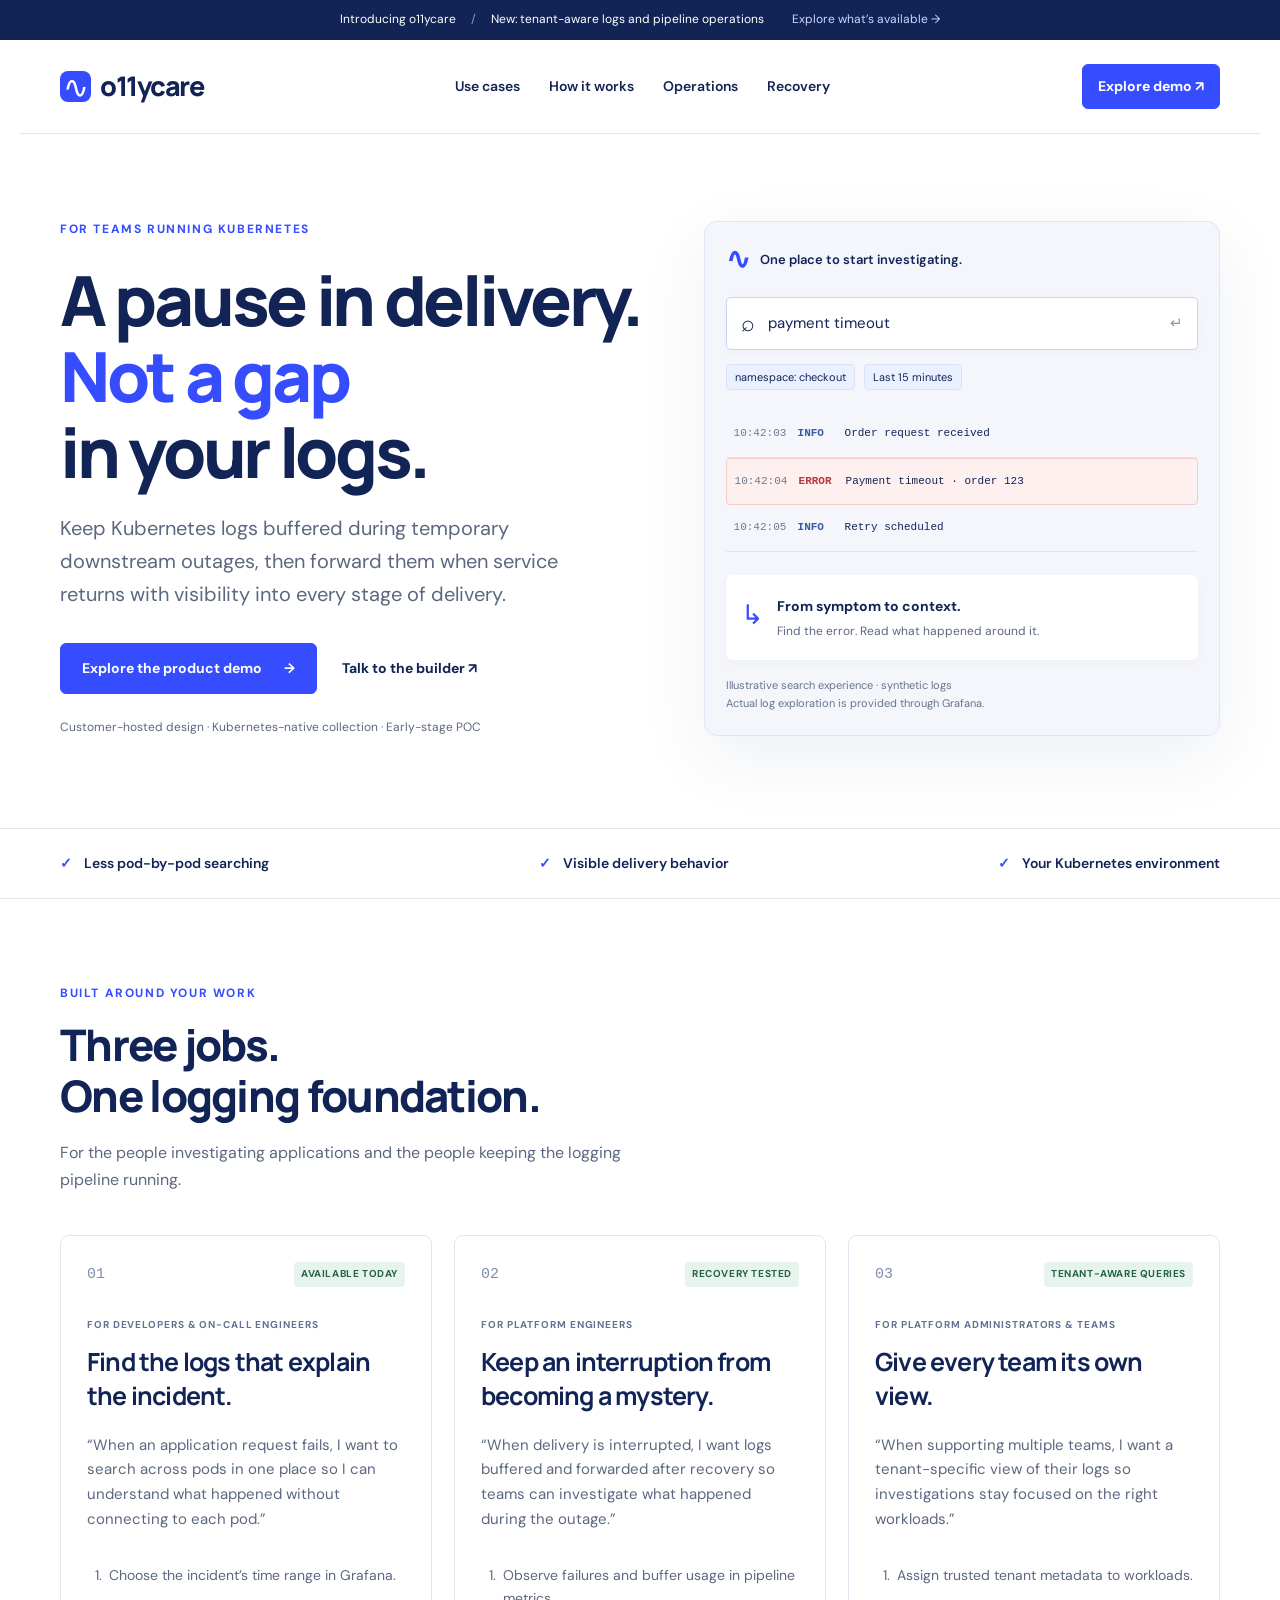
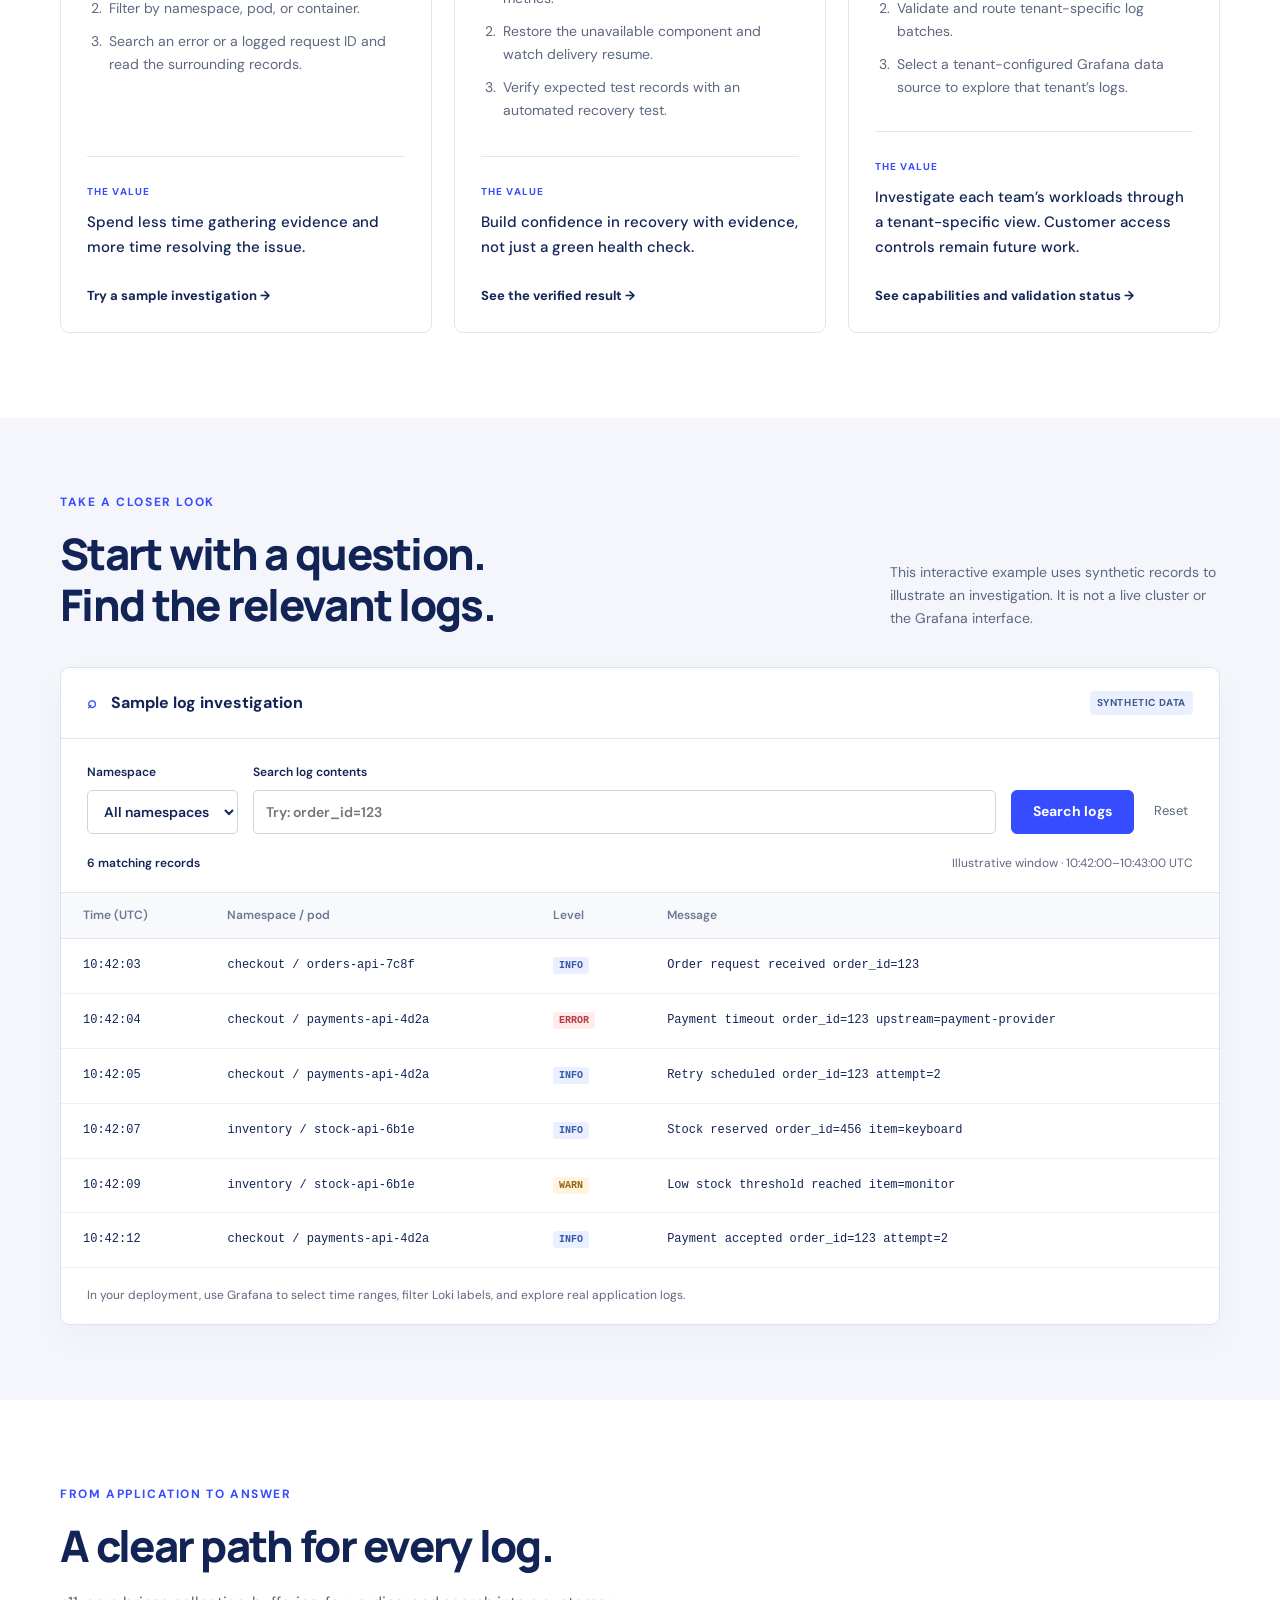
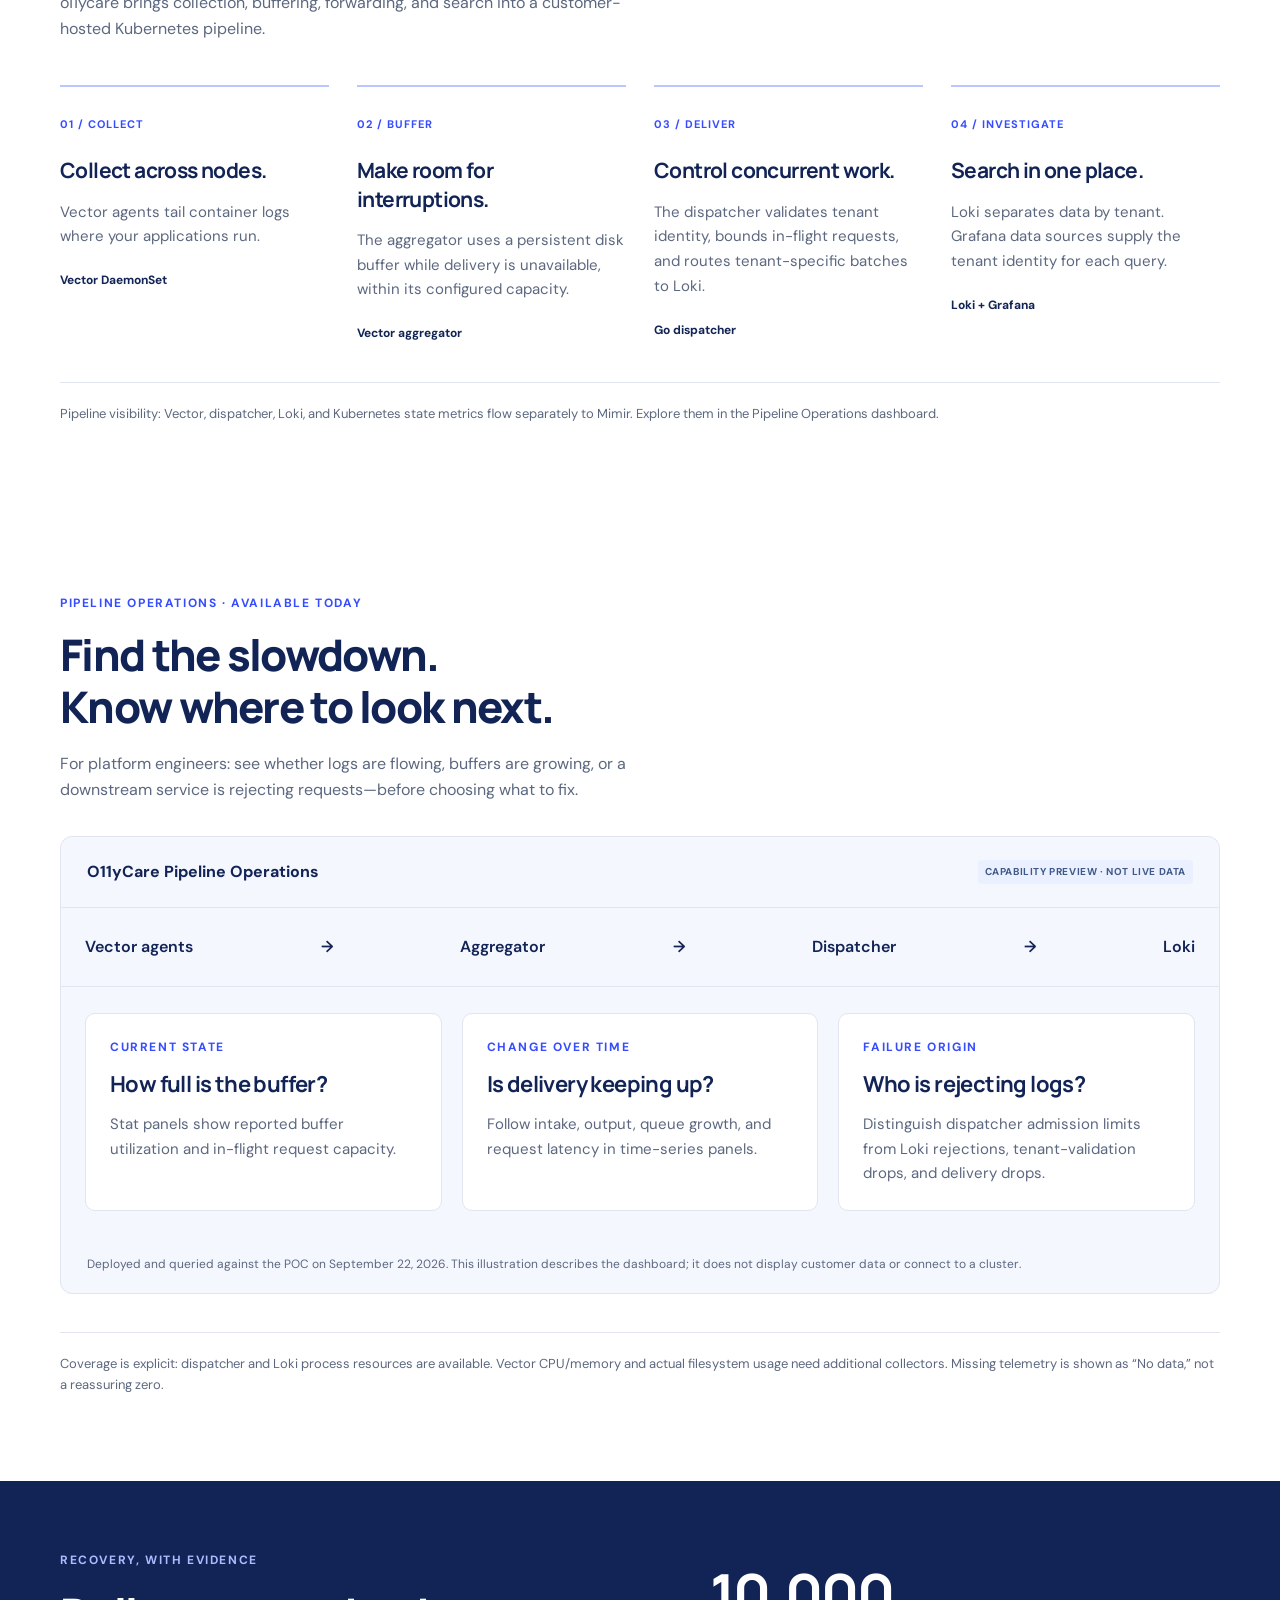
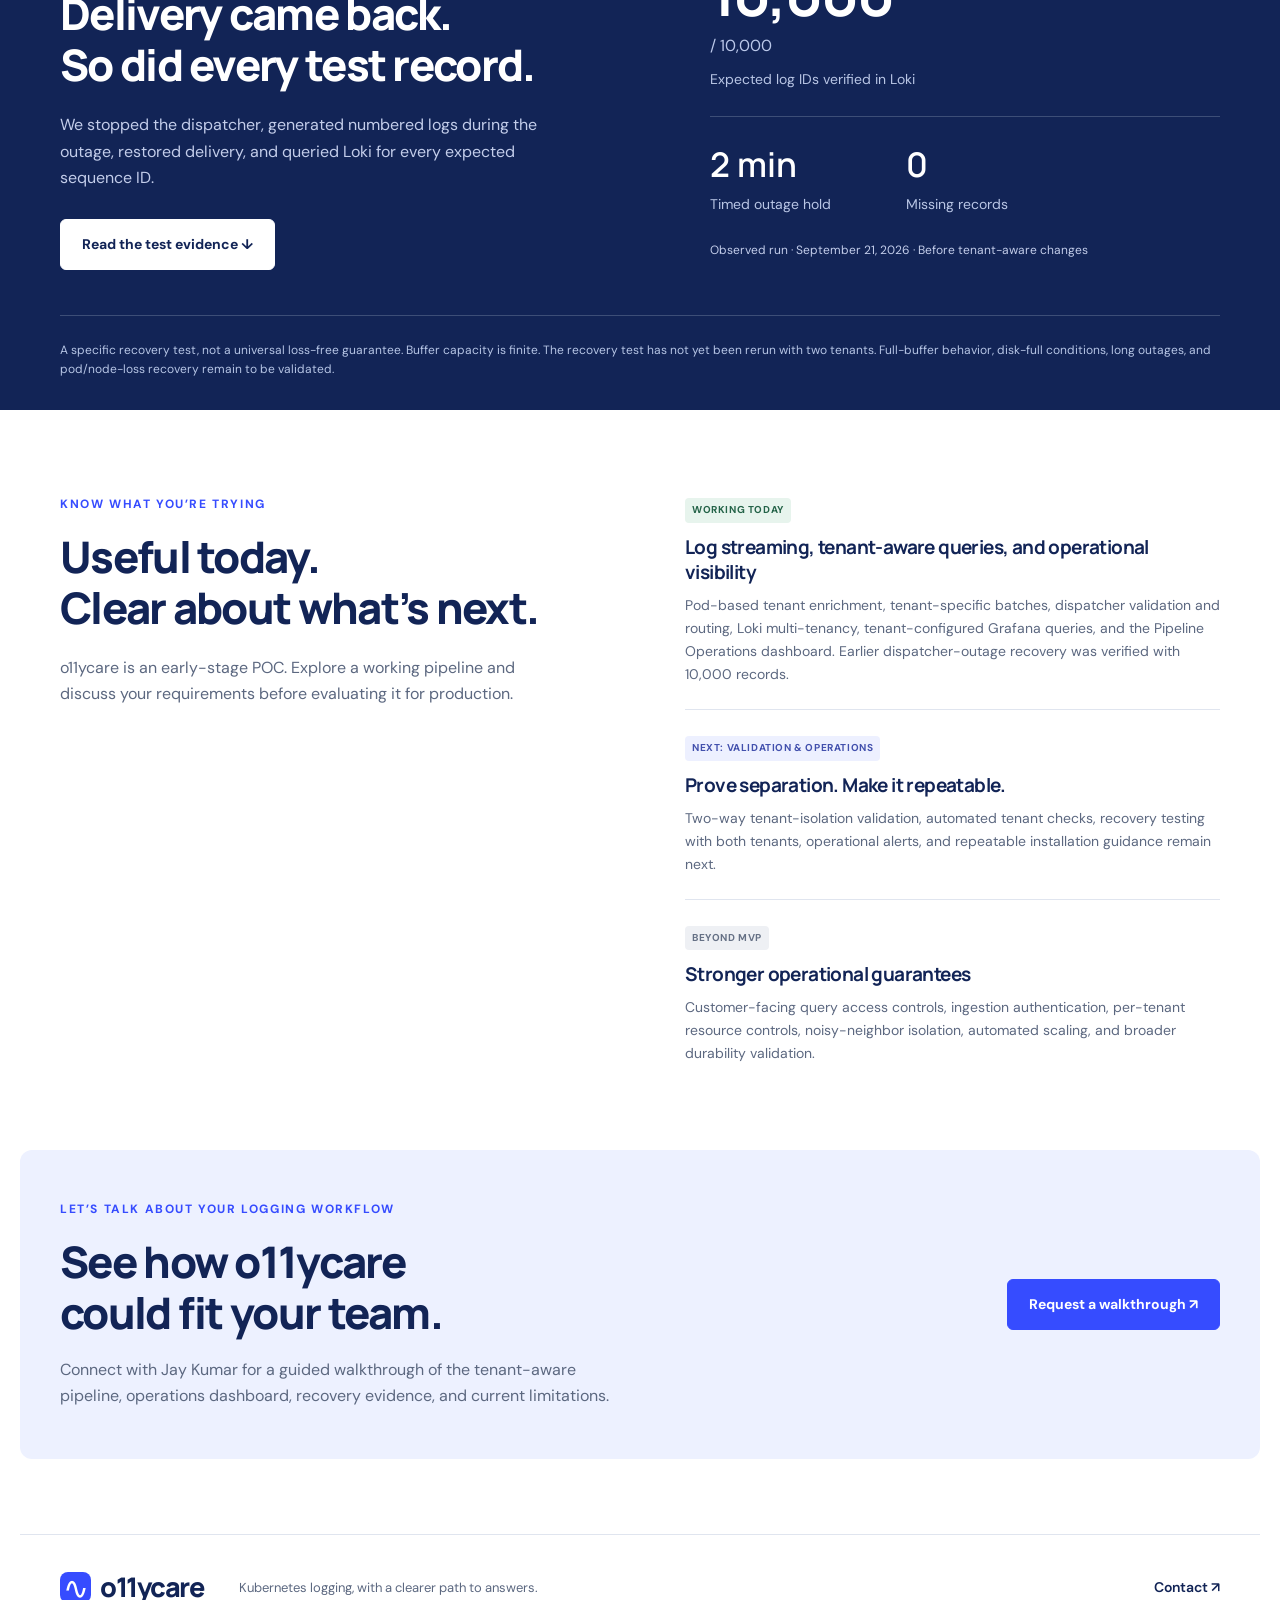
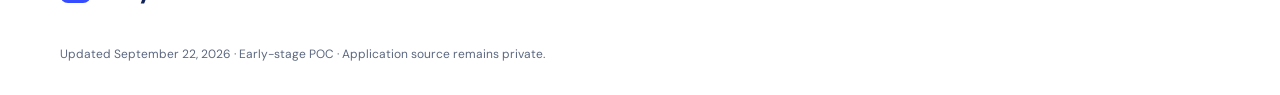
==== commit 7011a1b5: "updated index file" ====
--- a/index.html
+++ b/index.html
@@ -2,7 +2,7 @@
 <html lang="en"><head><meta charset="utf-8"><meta name="viewport" content="width=device-width,initial-scale=1"><title>o11ycare | Kubernetes logs. In context. In your control.</title><meta name="description" content="Bring Kubernetes logs together, investigate incidents in Grafana, and verify recovery after delivery interruptions. Explore o11ycare's early product demo."><meta name="theme-color" content="#122456"><meta property="og:title" content="o11ycare | Your Kubernetes logs, together."><meta property="og:description" content="Centralized log search, tenant-aware queries, and end-to-end pipeline visibility. Explore the product demo."><link rel="icon" href="data:image/svg+xml,%3Csvg xmlns='http://www.w3.org/2000/svg' viewBox='0 0 32 32'%3E%3Crect width='32' height='32' rx='8' fill='%23364cff'/%3E%3Cpath d='M7 17h5l3-8 4 14 3-6h4' fill='none' stroke='white' stroke-width='2.5'/%3E%3C/svg%3E"><link rel="stylesheet" href="style.css"><script src="app.js" defer></script></head><body>
 <a class="skip" href="#main">Skip to content</a><div class="announcement">Introducing o11ycare <span> / </span> New: tenant-aware logs and pipeline operations <a href="#availability">Explore what’s available →</a></div>
 <header class="wrap header"><a class="brand" href="#main"><span aria-hidden="true">∿</span>o11ycare</a><nav aria-label="Main navigation"><a href="#use-cases">Use cases</a><a href="#how-it-works">How it works</a><a href="#operations">Operations</a><a href="#recovery">Recovery</a></nav><a class="button small" href="#demo">Explore demo ↗</a></header>
-<main id="main"><section class="hero wrap"><div class="hero-copy"><p class="eyebrow">FOR TEAMS RUNNING KUBERNETES</p><h1>A pause in delivery.<br>Not a gap in <br><em>your logs.</em></h1><p class="lead">Keep Kubernetes logs buffered during temporary downstream outages, then forward them when service returns with visibility into every stage of delivery.</p><div class="actions"><a class="button" href="#demo">Explore the product demo <span>→</span></a><a class="secondary" href="https://www.linkedin.com/in/mritunjay-kumar-8252572/" target="_blank" rel="noopener noreferrer">Talk to the builder ↗</a></div><p class="hero-note">Customer-hosted design · Kubernetes-native collection · Early-stage POC</p></div><div class="hero-art"><div class="art-top"><span class="mini-logo">∿</span><span>One place to start investigating.</span></div><div class="search-preview"><span aria-hidden="true">⌕</span> payment timeout <span class="key">↵</span></div><div class="scope-chips"><span>namespace: checkout</span><span>Last 15 minutes</span></div><div class="sample-line"><span class="log-time">10:42:03</span><b class="info">INFO</b><span>Order request received</span></div><div class="sample-line focus"><span class="log-time">10:42:04</span><b class="error">ERROR</b><span>Payment timeout · order 123</span></div><div class="sample-line"><span class="log-time">10:42:05</span><b class="info">INFO</b><span>Retry scheduled</span></div><div class="context-card"><span class="context-icon">↳</span><div><strong>From symptom to context.</strong><p>Find the error. Read what happened around it.</p></div></div><p class="sample-label">Illustrative search experience · synthetic logs<br>Actual log exploration is provided through Grafana.</p></div></section>
+<main id="main"><section class="hero wrap"><div class="hero-copy"><p class="eyebrow">FOR TEAMS RUNNING KUBERNETES</p><h1>A pause in delivery.<br><em>Not a gap</em><br>in your logs.</h1><p class="lead">Keep Kubernetes logs buffered during temporary downstream outages, then forward them when service returns with visibility into every stage of delivery.</p><div class="actions"><a class="button" href="#demo">Explore the product demo <span>→</span></a><a class="secondary" href="https://www.linkedin.com/in/mritunjay-kumar-8252572/" target="_blank" rel="noopener noreferrer">Talk to the builder ↗</a></div><p class="hero-note">Customer-hosted design · Kubernetes-native collection · Early-stage POC</p></div><div class="hero-art"><div class="art-top"><span class="mini-logo">∿</span><span>One place to start investigating.</span></div><div class="search-preview"><span aria-hidden="true">⌕</span> payment timeout <span class="key">↵</span></div><div class="scope-chips"><span>namespace: checkout</span><span>Last 15 minutes</span></div><div class="sample-line"><span class="log-time">10:42:03</span><b class="info">INFO</b><span>Order request received</span></div><div class="sample-line focus"><span class="log-time">10:42:04</span><b class="error">ERROR</b><span>Payment timeout · order 123</span></div><div class="sample-line"><span class="log-time">10:42:05</span><b class="info">INFO</b><span>Retry scheduled</span></div><div class="context-card"><span class="context-icon">↳</span><div><strong>From symptom to context.</strong><p>Find the error. Read what happened around it.</p></div></div><p class="sample-label">Illustrative search experience · synthetic logs<br>Actual log exploration is provided through Grafana.</p></div></section>
 <div class="benefit-strip"><div class="wrap"><span>Less pod-by-pod searching</span><span>Visible delivery behavior</span><span>Your Kubernetes environment</span></div></div>
 <section class="section wrap" id="use-cases"><div class="section-heading"><p class="eyebrow">BUILT AROUND YOUR WORK</p><h2>Three jobs.<br>One logging foundation.</h2><p>For the people investigating applications and the people keeping the logging pipeline running.</p></div><div class="stories">
 <article class="story"><div class="story-top"><span class="number">01</span><span class="badge available">AVAILABLE TODAY</span></div><p class="persona">FOR DEVELOPERS & ON-CALL ENGINEERS</p><h3>Find the logs that explain the incident.</h3><p class="user-story">“When an application request fails, I want to search across pods in one place so I can understand what happened without connecting to each pod.”</p><ol><li>Choose the incident’s time range in Grafana.</li><li>Filter by namespace, pod, or container.</li><li>Search an error or a logged request ID and read the surrounding records.</li></ol><div class="outcome"><span>THE VALUE</span><p>Spend less time gathering evidence and more time resolving the issue.</p></div><a href="#demo">Try a sample investigation →</a></article>
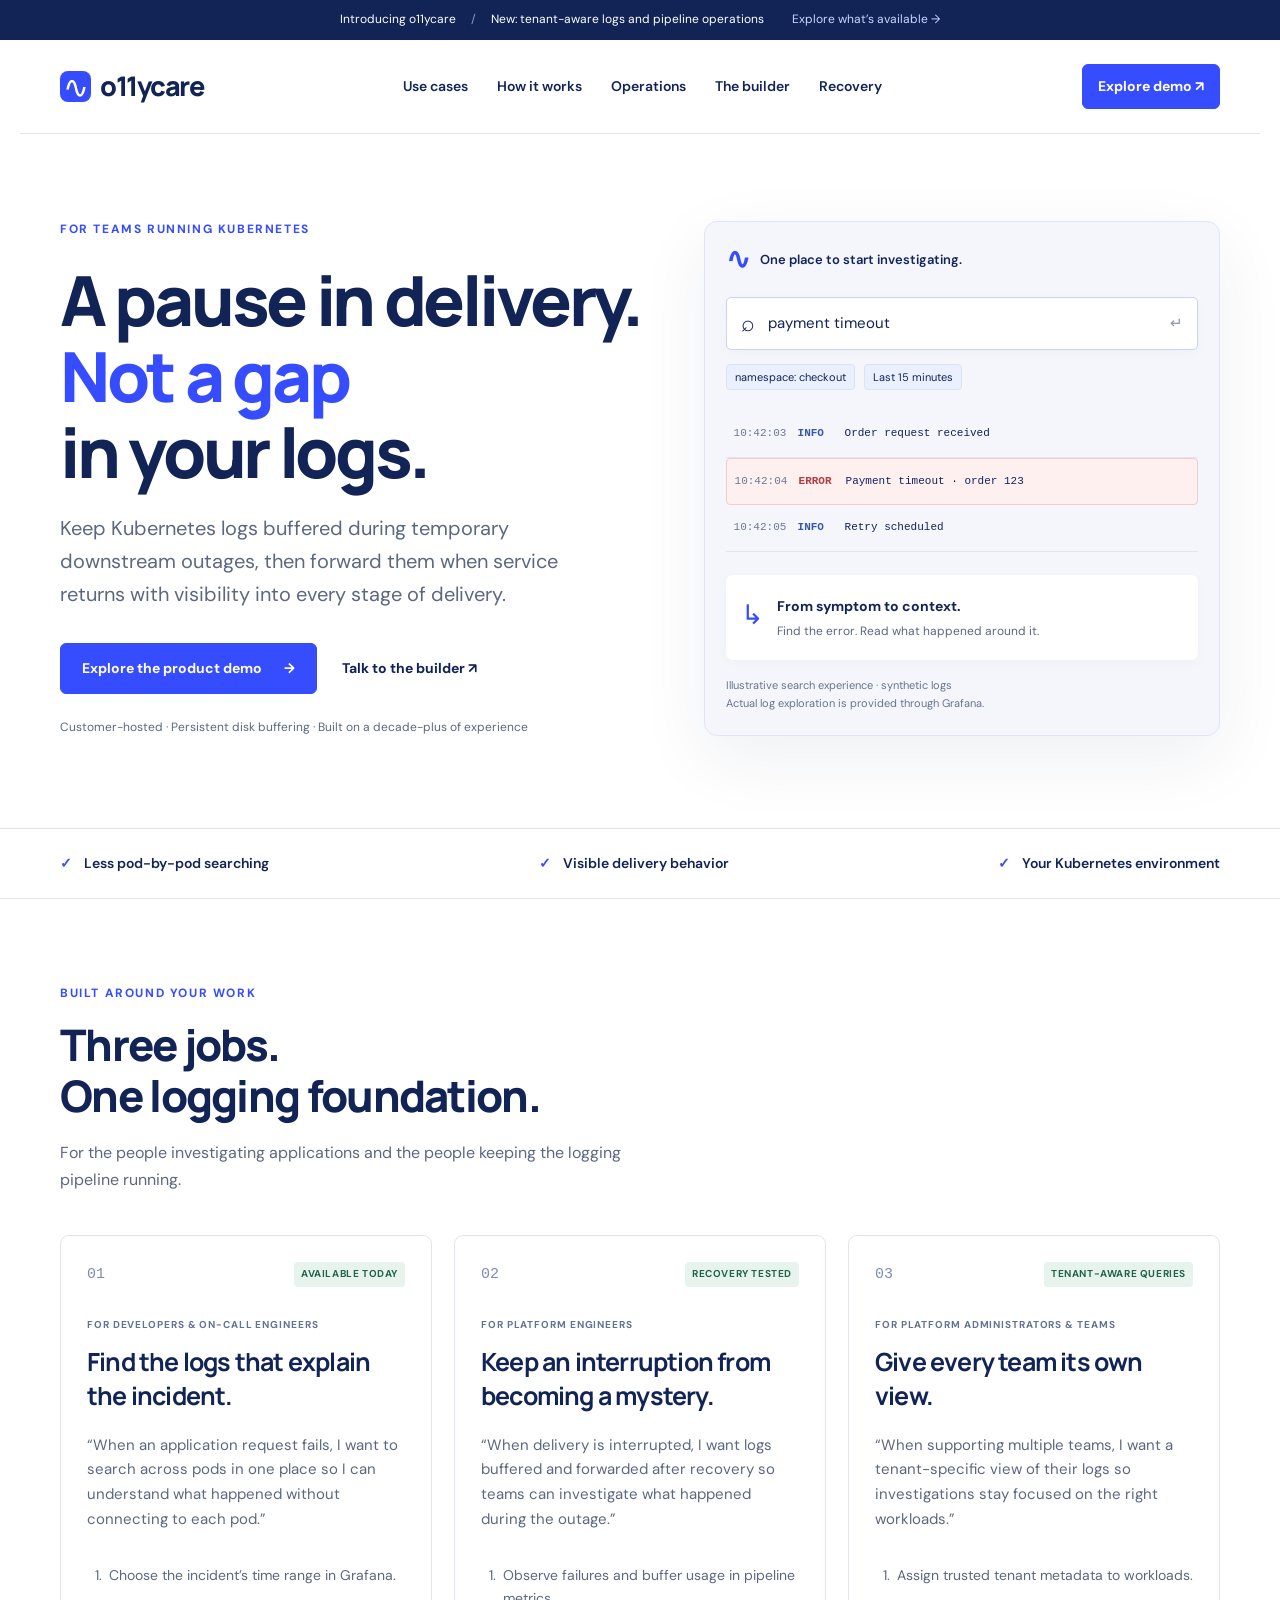
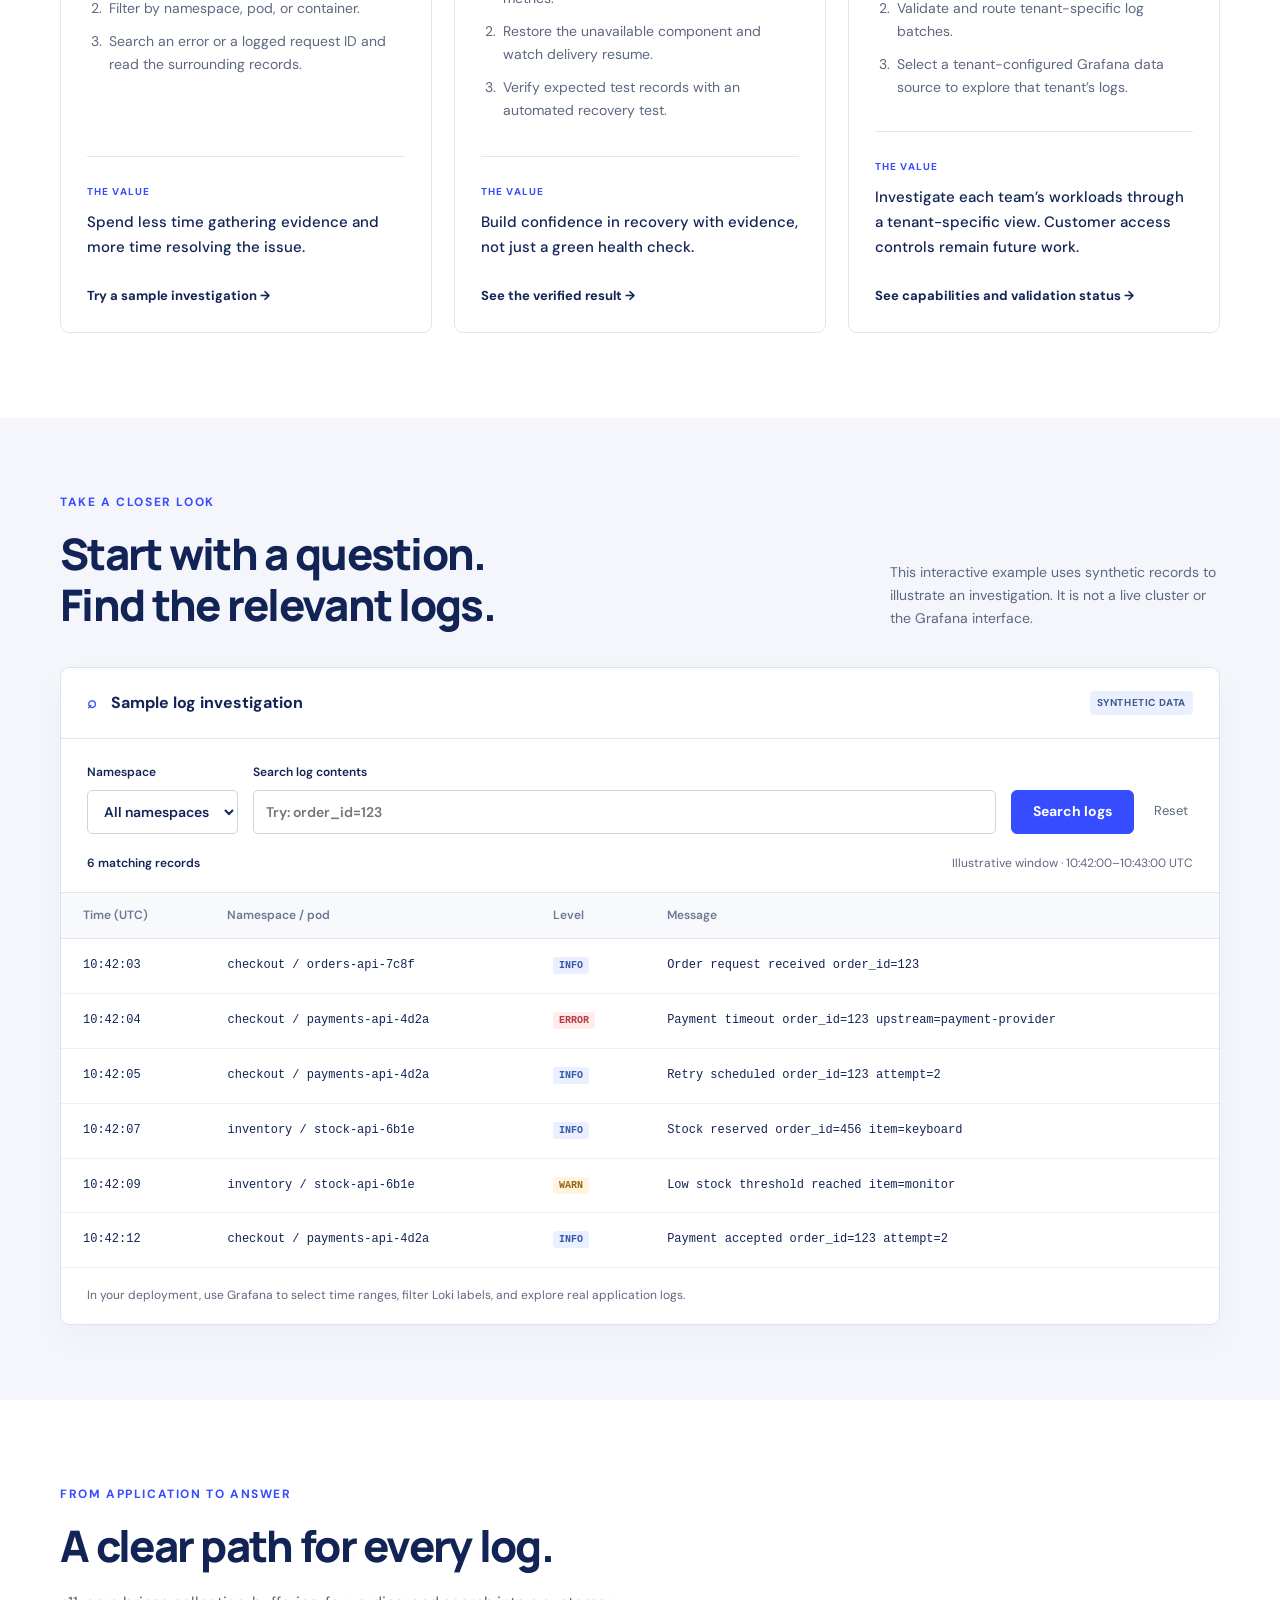
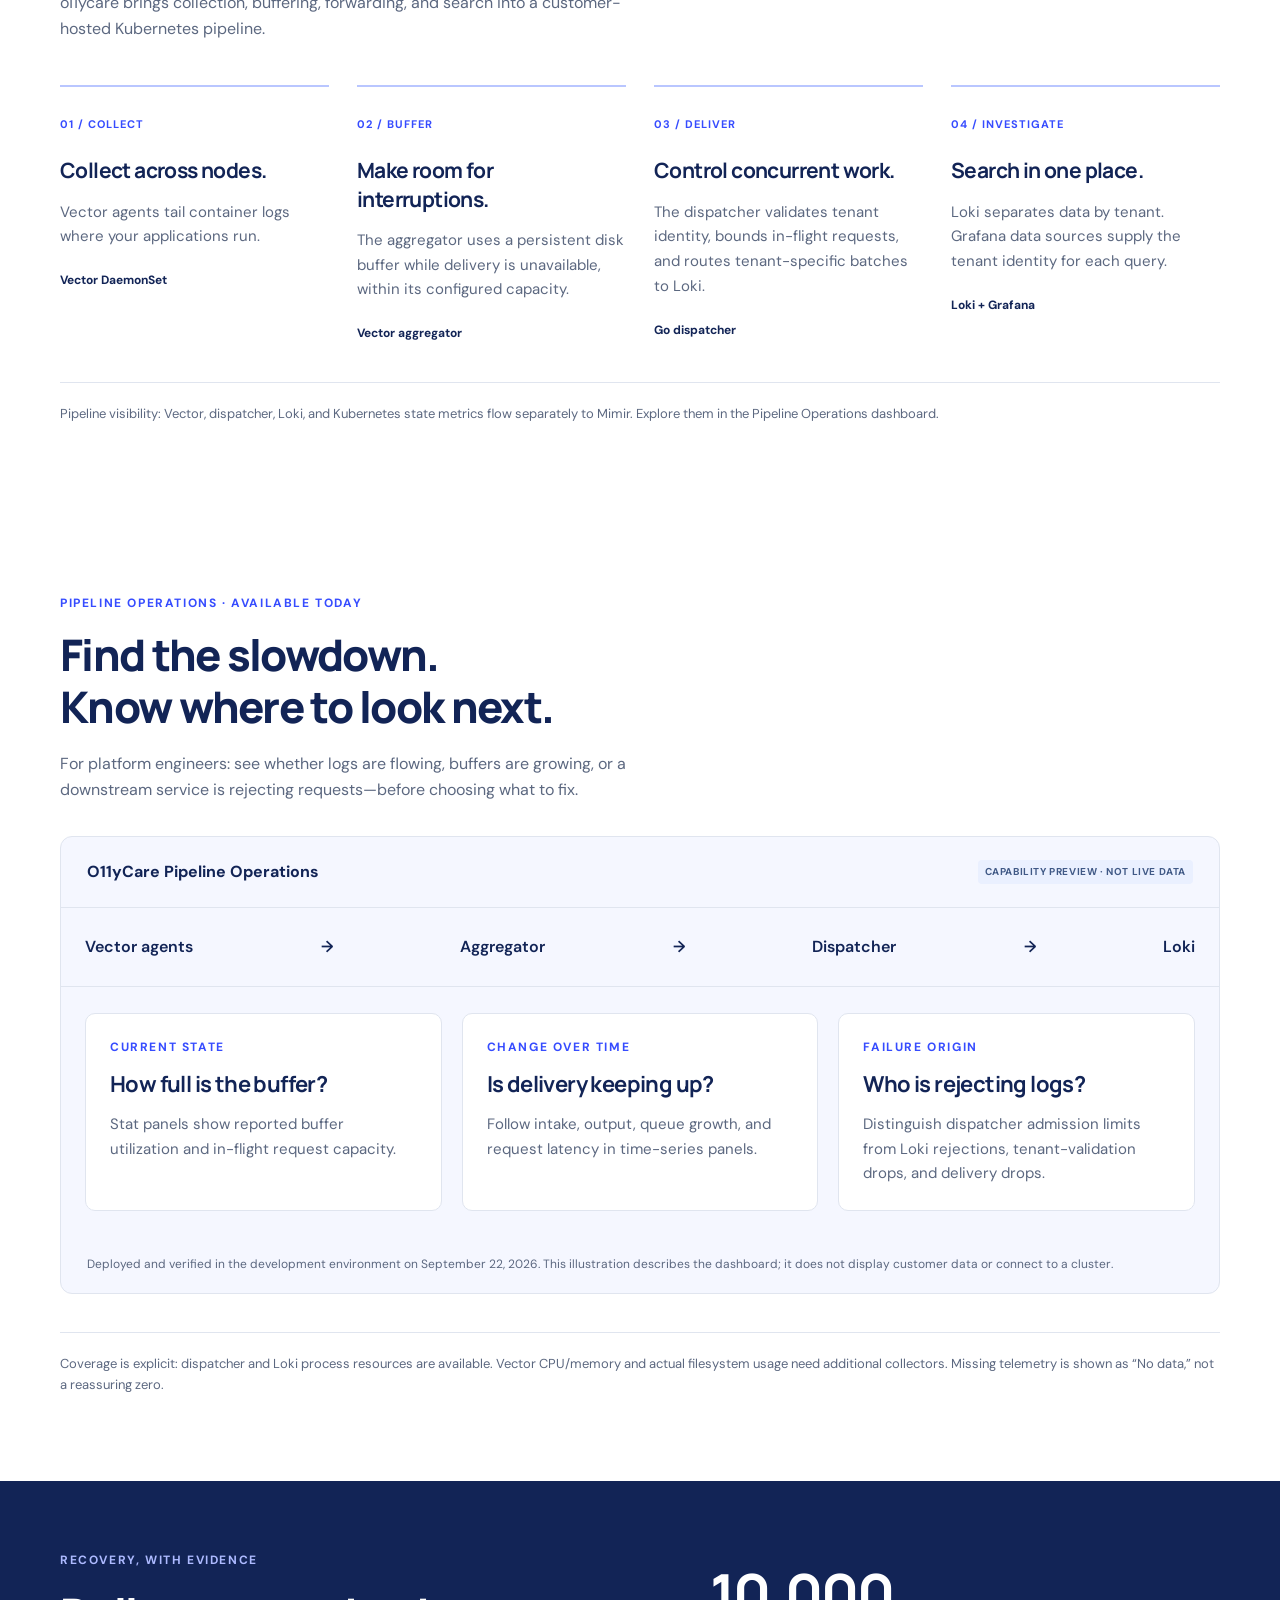
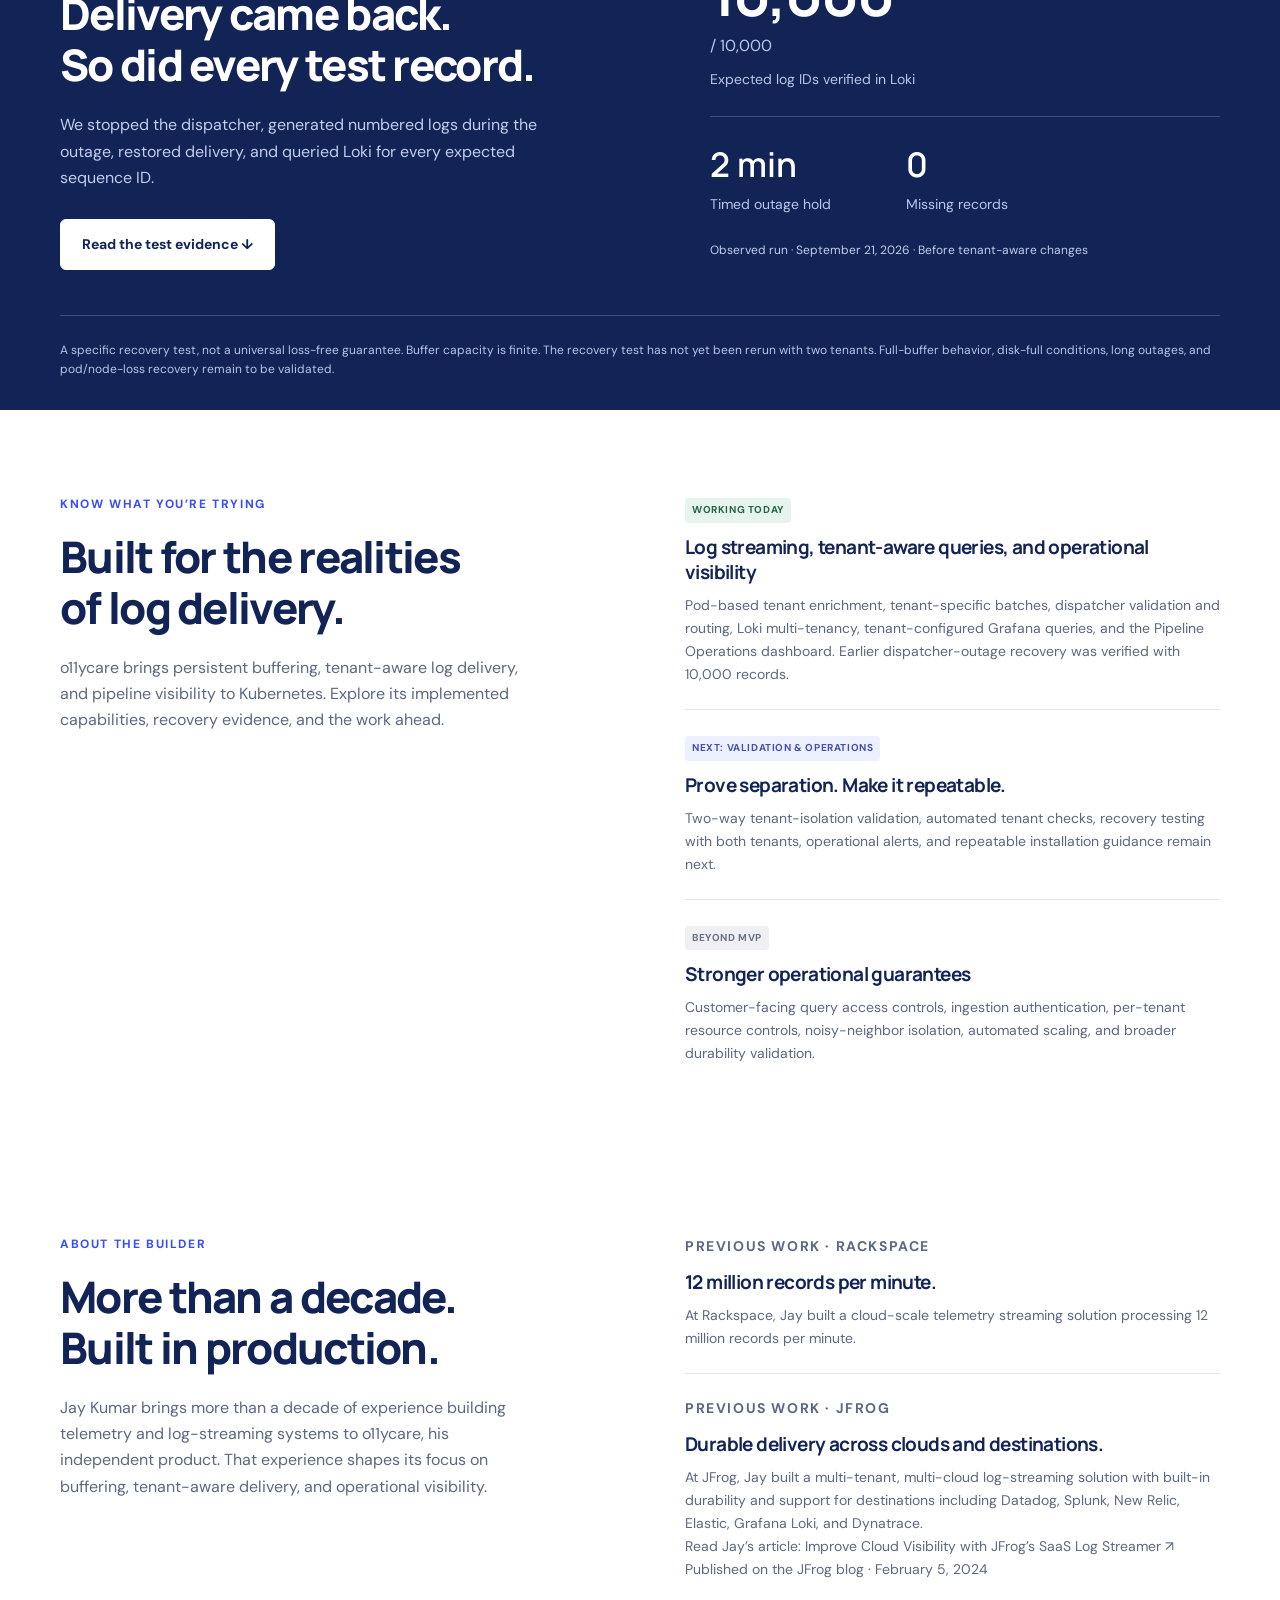
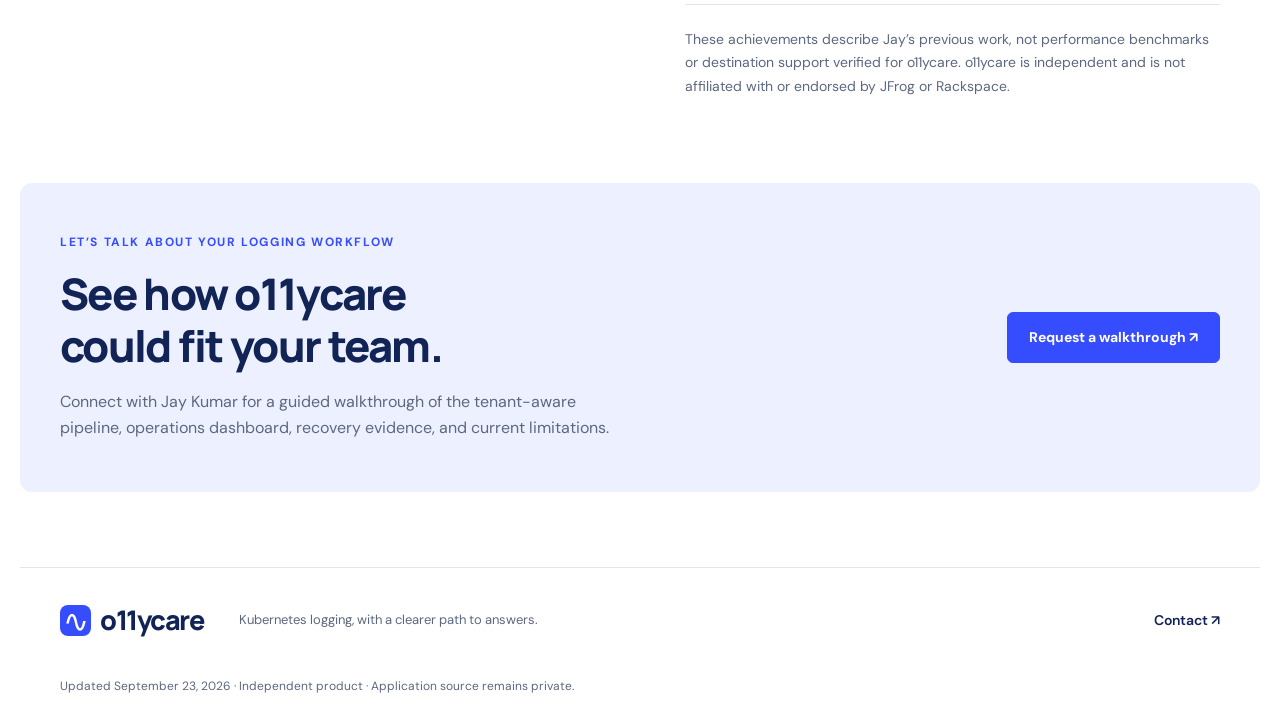
==== commit 0a70c6f5: "Highlight founder telemetry experience and published JFrog work" ====
--- a/index.html
+++ b/index.html
@@ -1,8 +1,8 @@
 <!doctype html>
-<html lang="en"><head><meta charset="utf-8"><meta name="viewport" content="width=device-width,initial-scale=1"><title>o11ycare | Kubernetes logs. In context. In your control.</title><meta name="description" content="Bring Kubernetes logs together, investigate incidents in Grafana, and verify recovery after delivery interruptions. Explore o11ycare's early product demo."><meta name="theme-color" content="#122456"><meta property="og:title" content="o11ycare | Your Kubernetes logs, together."><meta property="og:description" content="Centralized log search, tenant-aware queries, and end-to-end pipeline visibility. Explore the product demo."><link rel="icon" href="data:image/svg+xml,%3Csvg xmlns='http://www.w3.org/2000/svg' viewBox='0 0 32 32'%3E%3Crect width='32' height='32' rx='8' fill='%23364cff'/%3E%3Cpath d='M7 17h5l3-8 4 14 3-6h4' fill='none' stroke='white' stroke-width='2.5'/%3E%3C/svg%3E"><link rel="stylesheet" href="style.css"><script src="app.js" defer></script></head><body>
+<html lang="en"><head><meta charset="utf-8"><meta name="viewport" content="width=device-width,initial-scale=1"><title>o11ycare | Kubernetes logs. In context. In your control.</title><meta name="description" content="Bring Kubernetes logs together, investigate incidents in Grafana, and verify recovery after delivery interruptions. Explore o11ycare, built on more than a decade of telemetry engineering experience."><meta name="theme-color" content="#122456"><meta property="og:title" content="o11ycare | Your Kubernetes logs, together."><meta property="og:description" content="Centralized log search, tenant-aware queries, and end-to-end pipeline visibility. Explore the product demo."><link rel="icon" href="data:image/svg+xml,%3Csvg xmlns='http://www.w3.org/2000/svg' viewBox='0 0 32 32'%3E%3Crect width='32' height='32' rx='8' fill='%23364cff'/%3E%3Cpath d='M7 17h5l3-8 4 14 3-6h4' fill='none' stroke='white' stroke-width='2.5'/%3E%3C/svg%3E"><link rel="stylesheet" href="style.css"><script src="app.js" defer></script></head><body>
 <a class="skip" href="#main">Skip to content</a><div class="announcement">Introducing o11ycare <span> / </span> New: tenant-aware logs and pipeline operations <a href="#availability">Explore what’s available →</a></div>
-<header class="wrap header"><a class="brand" href="#main"><span aria-hidden="true">∿</span>o11ycare</a><nav aria-label="Main navigation"><a href="#use-cases">Use cases</a><a href="#how-it-works">How it works</a><a href="#operations">Operations</a><a href="#recovery">Recovery</a></nav><a class="button small" href="#demo">Explore demo ↗</a></header>
-<main id="main"><section class="hero wrap"><div class="hero-copy"><p class="eyebrow">FOR TEAMS RUNNING KUBERNETES</p><h1>A pause in delivery.<br><em>Not a gap</em><br>in your logs.</h1><p class="lead">Keep Kubernetes logs buffered during temporary downstream outages, then forward them when service returns with visibility into every stage of delivery.</p><div class="actions"><a class="button" href="#demo">Explore the product demo <span>→</span></a><a class="secondary" href="https://www.linkedin.com/in/mritunjay-kumar-8252572/" target="_blank" rel="noopener noreferrer">Talk to the builder ↗</a></div><p class="hero-note">Customer-hosted design · Kubernetes-native collection · Early-stage POC</p></div><div class="hero-art"><div class="art-top"><span class="mini-logo">∿</span><span>One place to start investigating.</span></div><div class="search-preview"><span aria-hidden="true">⌕</span> payment timeout <span class="key">↵</span></div><div class="scope-chips"><span>namespace: checkout</span><span>Last 15 minutes</span></div><div class="sample-line"><span class="log-time">10:42:03</span><b class="info">INFO</b><span>Order request received</span></div><div class="sample-line focus"><span class="log-time">10:42:04</span><b class="error">ERROR</b><span>Payment timeout · order 123</span></div><div class="sample-line"><span class="log-time">10:42:05</span><b class="info">INFO</b><span>Retry scheduled</span></div><div class="context-card"><span class="context-icon">↳</span><div><strong>From symptom to context.</strong><p>Find the error. Read what happened around it.</p></div></div><p class="sample-label">Illustrative search experience · synthetic logs<br>Actual log exploration is provided through Grafana.</p></div></section>
+<header class="wrap header"><a class="brand" href="#main"><span aria-hidden="true">∿</span>o11ycare</a><nav aria-label="Main navigation"><a href="#use-cases">Use cases</a><a href="#how-it-works">How it works</a><a href="#operations">Operations</a><a href="#about-builder">The builder</a><a href="#recovery">Recovery</a></nav><a class="button small" href="#demo">Explore demo ↗</a></header>
+<main id="main"><section class="hero wrap"><div class="hero-copy"><p class="eyebrow">FOR TEAMS RUNNING KUBERNETES</p><h1>A pause in delivery.<br><em>Not a gap</em><br>in your logs.</h1><p class="lead">Keep Kubernetes logs buffered during temporary downstream outages, then forward them when service returns with visibility into every stage of delivery.</p><div class="actions"><a class="button" href="#demo">Explore the product demo <span>→</span></a><a class="secondary" href="https://www.linkedin.com/in/mritunjay-kumar-8252572/" target="_blank" rel="noopener noreferrer">Talk to the builder ↗</a></div><p class="hero-note">Customer-hosted · Persistent disk buffering · Built on a decade-plus of experience</p></div><div class="hero-art"><div class="art-top"><span class="mini-logo">∿</span><span>One place to start investigating.</span></div><div class="search-preview"><span aria-hidden="true">⌕</span> payment timeout <span class="key">↵</span></div><div class="scope-chips"><span>namespace: checkout</span><span>Last 15 minutes</span></div><div class="sample-line"><span class="log-time">10:42:03</span><b class="info">INFO</b><span>Order request received</span></div><div class="sample-line focus"><span class="log-time">10:42:04</span><b class="error">ERROR</b><span>Payment timeout · order 123</span></div><div class="sample-line"><span class="log-time">10:42:05</span><b class="info">INFO</b><span>Retry scheduled</span></div><div class="context-card"><span class="context-icon">↳</span><div><strong>From symptom to context.</strong><p>Find the error. Read what happened around it.</p></div></div><p class="sample-label">Illustrative search experience · synthetic logs<br>Actual log exploration is provided through Grafana.</p></div></section>
 <div class="benefit-strip"><div class="wrap"><span>Less pod-by-pod searching</span><span>Visible delivery behavior</span><span>Your Kubernetes environment</span></div></div>
 <section class="section wrap" id="use-cases"><div class="section-heading"><p class="eyebrow">BUILT AROUND YOUR WORK</p><h2>Three jobs.<br>One logging foundation.</h2><p>For the people investigating applications and the people keeping the logging pipeline running.</p></div><div class="stories">
 <article class="story"><div class="story-top"><span class="number">01</span><span class="badge available">AVAILABLE TODAY</span></div><p class="persona">FOR DEVELOPERS & ON-CALL ENGINEERS</p><h3>Find the logs that explain the incident.</h3><p class="user-story">“When an application request fails, I want to search across pods in one place so I can understand what happened without connecting to each pod.”</p><ol><li>Choose the incident’s time range in Grafana.</li><li>Filter by namespace, pod, or container.</li><li>Search an error or a logged request ID and read the surrounding records.</li></ol><div class="outcome"><span>THE VALUE</span><p>Spend less time gathering evidence and more time resolving the issue.</p></div><a href="#demo">Try a sample investigation →</a></article>
@@ -11,8 +11,9 @@
 </div></section>
 <section class="demo-section" id="demo"><div class="wrap"><div class="demo-heading"><div><p class="eyebrow">TAKE A CLOSER LOOK</p><h2>Start with a question.<br>Find the relevant logs.</h2></div><p>This interactive example uses synthetic records to illustrate an investigation. It is not a live cluster or the Grafana interface.</p></div><div class="explorer"><div class="explorer-title"><strong><span aria-hidden="true">⌕</span> Sample log investigation</strong><span class="badge">SYNTHETIC DATA</span></div><form id="search-form" class="filters"><label>Namespace<select id="namespace"><option value="all">All namespaces</option><option value="checkout">checkout</option><option value="inventory">inventory</option></select></label><label class="query-label">Search log contents<input id="query" type="search" placeholder="Try: order_id=123" autocomplete="off"></label><button class="button" type="submit">Search logs</button><button class="reset" id="reset" type="button">Reset</button></form><div class="result-meta"><span id="result-count" role="status">6 matching records</span><span>Illustrative window · 10:42:00–10:43:00 UTC</span></div><div class="table-scroll"><table><caption class="sr-only">Matching synthetic application logs</caption><thead><tr><th>Time (UTC)</th><th>Namespace / pod</th><th>Level</th><th>Message</th></tr></thead><tbody id="log-results"></tbody></table></div><p id="empty-state" hidden>No matching records. Try another namespace or search term.</p><div class="explorer-footer">In your deployment, use Grafana to select time ranges, filter Loki labels, and explore real application logs.</div></div></div></section>
 <section class="section wrap workflow" id="how-it-works"><div class="section-heading"><p class="eyebrow">FROM APPLICATION TO ANSWER</p><h2>A clear path for every log.</h2><p>o11ycare brings collection, buffering, forwarding, and search into a customer-hosted Kubernetes pipeline.</p></div><div class="flow"><article><span>01 / COLLECT</span><h3>Collect across nodes.</h3><p>Vector agents tail container logs where your applications run.</p><b>Vector DaemonSet</b></article><article><span>02 / BUFFER</span><h3>Make room for interruptions.</h3><p>The aggregator uses a persistent disk buffer while delivery is unavailable, within its configured capacity.</p><b>Vector aggregator</b></article><article><span>03 / DELIVER</span><h3>Control concurrent work.</h3><p>The dispatcher validates tenant identity, bounds in-flight requests, and routes tenant-specific batches to Loki.</p><b>Go dispatcher</b></article><article><span>04 / INVESTIGATE</span><h3>Search in one place.</h3><p>Loki separates data by tenant. Grafana data sources supply the tenant identity for each query.</p><b>Loki + Grafana</b></article></div><p class="metrics-note">Pipeline visibility: Vector, dispatcher, Loki, and Kubernetes state metrics flow separately to Mimir. Explore them in the Pipeline Operations dashboard.</p></section>
-<section class="section wrap" id="operations"><div class="section-heading"><p class="eyebrow">PIPELINE OPERATIONS · AVAILABLE TODAY</p><h2>Find the slowdown.<br>Know where to look next.</h2><p>For platform engineers: see whether logs are flowing, buffers are growing, or a downstream service is rejecting requests—before choosing what to fix.</p></div><div class="ops-preview" aria-label="Illustration of the available operational dashboard"><div class="explorer-title"><strong>O11yCare Pipeline Operations</strong><span class="badge">CAPABILITY PREVIEW · NOT LIVE DATA</span></div><div class="ops-flow"><span>Vector agents</span><span aria-hidden="true">→</span><span>Aggregator</span><span aria-hidden="true">→</span><span>Dispatcher</span><span aria-hidden="true">→</span><span>Loki</span></div><div class="ops-cards"><article><p class="eyebrow">CURRENT STATE</p><h3>How full is the buffer?</h3><p>Stat panels show reported buffer utilization and in-flight request capacity.</p></article><article><p class="eyebrow">CHANGE OVER TIME</p><h3>Is delivery keeping up?</h3><p>Follow intake, output, queue growth, and request latency in time-series panels.</p></article><article><p class="eyebrow">FAILURE ORIGIN</p><h3>Who is rejecting logs?</h3><p>Distinguish dispatcher admission limits from Loki rejections, tenant-validation drops, and delivery drops.</p></article></div><div class="explorer-footer">Deployed and queried against the POC on September 22, 2026. This illustration describes the dashboard; it does not display customer data or connect to a cluster.</div></div><p class="metrics-note">Coverage is explicit: dispatcher and Loki process resources are available. Vector CPU/memory and actual filesystem usage need additional collectors. Missing telemetry is shown as “No data,” not a reassuring zero.</p></section>
+<section class="section wrap" id="operations"><div class="section-heading"><p class="eyebrow">PIPELINE OPERATIONS · AVAILABLE TODAY</p><h2>Find the slowdown.<br>Know where to look next.</h2><p>For platform engineers: see whether logs are flowing, buffers are growing, or a downstream service is rejecting requests—before choosing what to fix.</p></div><div class="ops-preview" aria-label="Illustration of the available operational dashboard"><div class="explorer-title"><strong>O11yCare Pipeline Operations</strong><span class="badge">CAPABILITY PREVIEW · NOT LIVE DATA</span></div><div class="ops-flow"><span>Vector agents</span><span aria-hidden="true">→</span><span>Aggregator</span><span aria-hidden="true">→</span><span>Dispatcher</span><span aria-hidden="true">→</span><span>Loki</span></div><div class="ops-cards"><article><p class="eyebrow">CURRENT STATE</p><h3>How full is the buffer?</h3><p>Stat panels show reported buffer utilization and in-flight request capacity.</p></article><article><p class="eyebrow">CHANGE OVER TIME</p><h3>Is delivery keeping up?</h3><p>Follow intake, output, queue growth, and request latency in time-series panels.</p></article><article><p class="eyebrow">FAILURE ORIGIN</p><h3>Who is rejecting logs?</h3><p>Distinguish dispatcher admission limits from Loki rejections, tenant-validation drops, and delivery drops.</p></article></div><div class="explorer-footer">Deployed and verified in the development environment on September 22, 2026. This illustration describes the dashboard; it does not display customer data or connect to a cluster.</div></div><p class="metrics-note">Coverage is explicit: dispatcher and Loki process resources are available. Vector CPU/memory and actual filesystem usage need additional collectors. Missing telemetry is shown as “No data,” not a reassuring zero.</p></section>
 <section class="recovery" id="recovery"><div class="wrap recovery-grid"><div><p class="eyebrow">RECOVERY, WITH EVIDENCE</p><h2>Delivery came back.<br>So did every test record.</h2><p>We stopped the dispatcher, generated numbered logs during the outage, restored delivery, and queried Loki for every expected sequence ID.</p><a class="button light" href="recovery-evidence.txt" download>Read the test evidence ↓</a></div><div><div class="proof-numbers"><div><strong>10,000<span>/ 10,000</span></strong><p>Expected log IDs verified in Loki</p></div><div class="proof-small"><div><strong>2 min</strong><p>Timed outage hold</p></div><div><strong>0</strong><p>Missing records</p></div></div></div><p class="proof-caption">Observed run · September 21, 2026 · Before tenant-aware changes</p></div></div><div class="wrap"><p class="proof-limit">A specific recovery test, not a universal loss-free guarantee. Buffer capacity is finite. The recovery test has not yet been rerun with two tenants. Full-buffer behavior, disk-full conditions, long outages, and pod/node-loss recovery remain to be validated.</p></div></section>
-<section class="section wrap availability" id="availability"><div><p class="eyebrow">KNOW WHAT YOU’RE TRYING</p><h2>Useful today.<br>Clear about what’s next.</h2><p>o11ycare is an early-stage POC. Explore a working pipeline and discuss your requirements before evaluating it for production.</p></div><div class="status-list"><div><span class="badge available">WORKING TODAY</span><h3>Log streaming, tenant-aware queries, and operational visibility</h3><p>Pod-based tenant enrichment, tenant-specific batches, dispatcher validation and routing, Loki multi-tenancy, tenant-configured Grafana queries, and the Pipeline Operations dashboard. Earlier dispatcher-outage recovery was verified with 10,000 records.</p></div><div><span class="badge planned">NEXT: VALIDATION & OPERATIONS</span><h3>Prove separation. Make it repeatable.</h3><p>Two-way tenant-isolation validation, automated tenant checks, recovery testing with both tenants, operational alerts, and repeatable installation guidance remain next.</p></div><div><span class="badge later">BEYOND MVP</span><h3>Stronger operational guarantees</h3><p>Customer-facing query access controls, ingestion authentication, per-tenant resource controls, noisy-neighbor isolation, automated scaling, and broader durability validation.</p></div></div></section>
+<section class="section wrap availability" id="availability"><div><p class="eyebrow">KNOW WHAT YOU’RE TRYING</p><h2>Built for the realities<br>of log delivery.</h2><p>o11ycare brings persistent buffering, tenant-aware log delivery, and pipeline visibility to Kubernetes. Explore its implemented capabilities, recovery evidence, and the work ahead.</p></div><div class="status-list"><div><span class="badge available">WORKING TODAY</span><h3>Log streaming, tenant-aware queries, and operational visibility</h3><p>Pod-based tenant enrichment, tenant-specific batches, dispatcher validation and routing, Loki multi-tenancy, tenant-configured Grafana queries, and the Pipeline Operations dashboard. Earlier dispatcher-outage recovery was verified with 10,000 records.</p></div><div><span class="badge planned">NEXT: VALIDATION & OPERATIONS</span><h3>Prove separation. Make it repeatable.</h3><p>Two-way tenant-isolation validation, automated tenant checks, recovery testing with both tenants, operational alerts, and repeatable installation guidance remain next.</p></div><div><span class="badge later">BEYOND MVP</span><h3>Stronger operational guarantees</h3><p>Customer-facing query access controls, ingestion authentication, per-tenant resource controls, noisy-neighbor isolation, automated scaling, and broader durability validation.</p></div></div></section>
+<section class="section wrap availability" id="about-builder" aria-labelledby="builder-heading"><div><p class="eyebrow">ABOUT THE BUILDER</p><h2 id="builder-heading">More than a decade.<br>Built in production.</h2><p>Jay Kumar brings more than a decade of experience building telemetry and log-streaming systems to o11ycare, his independent product. That experience shapes its focus on buffering, tenant-aware delivery, and operational visibility.</p></div><div class="status-list"><div><p class="eyebrow">PREVIOUS WORK · RACKSPACE</p><h3>12 million records per minute.</h3><p>At Rackspace, Jay built a cloud-scale telemetry streaming solution processing 12 million records per minute.</p></div><div><p class="eyebrow">PREVIOUS WORK · JFROG</p><h3>Durable delivery across clouds and destinations.</h3><p>At JFrog, Jay built a multi-tenant, multi-cloud log-streaming solution with built-in durability and support for destinations including Datadog, Splunk, New Relic, Elastic, Grafana Loki, and Dynatrace.</p><p><a href="https://jfrog.com/blog/jfrog-saas-log-streamer/" target="_blank" rel="noopener noreferrer">Read Jay’s article: Improve Cloud Visibility with JFrog’s SaaS Log Streamer ↗</a></p><p>Published on the JFrog blog · February 5, 2024</p></div><div><p>These achievements describe Jay’s previous work, not performance benchmarks or destination support verified for o11ycare. o11ycare is independent and is not affiliated with or endorsed by JFrog or Rackspace.</p></div></div></section>
 <section class="cta wrap" id="contact"><div><p class="eyebrow">LET’S TALK ABOUT YOUR LOGGING WORKFLOW</p><h2>See how o11ycare<br>could fit your team.</h2><p>Connect with Jay Kumar for a guided walkthrough of the tenant-aware pipeline, operations dashboard, recovery evidence, and current limitations.</p></div><a class="button" href="https://www.linkedin.com/in/mritunjay-kumar-8252572/" target="_blank" rel="noopener noreferrer">Request a walkthrough ↗</a></section>
-</main><footer class="wrap footer"><a class="brand" href="#main"><span aria-hidden="true">∿</span>o11ycare</a><p>Kubernetes logging, with a clearer path to answers.</p><a href="https://www.linkedin.com/in/mritunjay-kumar-8252572/" target="_blank" rel="noopener noreferrer">Contact ↗</a><span class="footer-note">Updated September 22, 2026 · Early-stage POC · Application source remains private.</span></footer></body></html>
+</main><footer class="wrap footer"><a class="brand" href="#main"><span aria-hidden="true">∿</span>o11ycare</a><p>Kubernetes logging, with a clearer path to answers.</p><a href="https://www.linkedin.com/in/mritunjay-kumar-8252572/" target="_blank" rel="noopener noreferrer">Contact ↗</a><span class="footer-note">Updated September 23, 2026 · Independent product · Application source remains private.</span></footer></body></html>
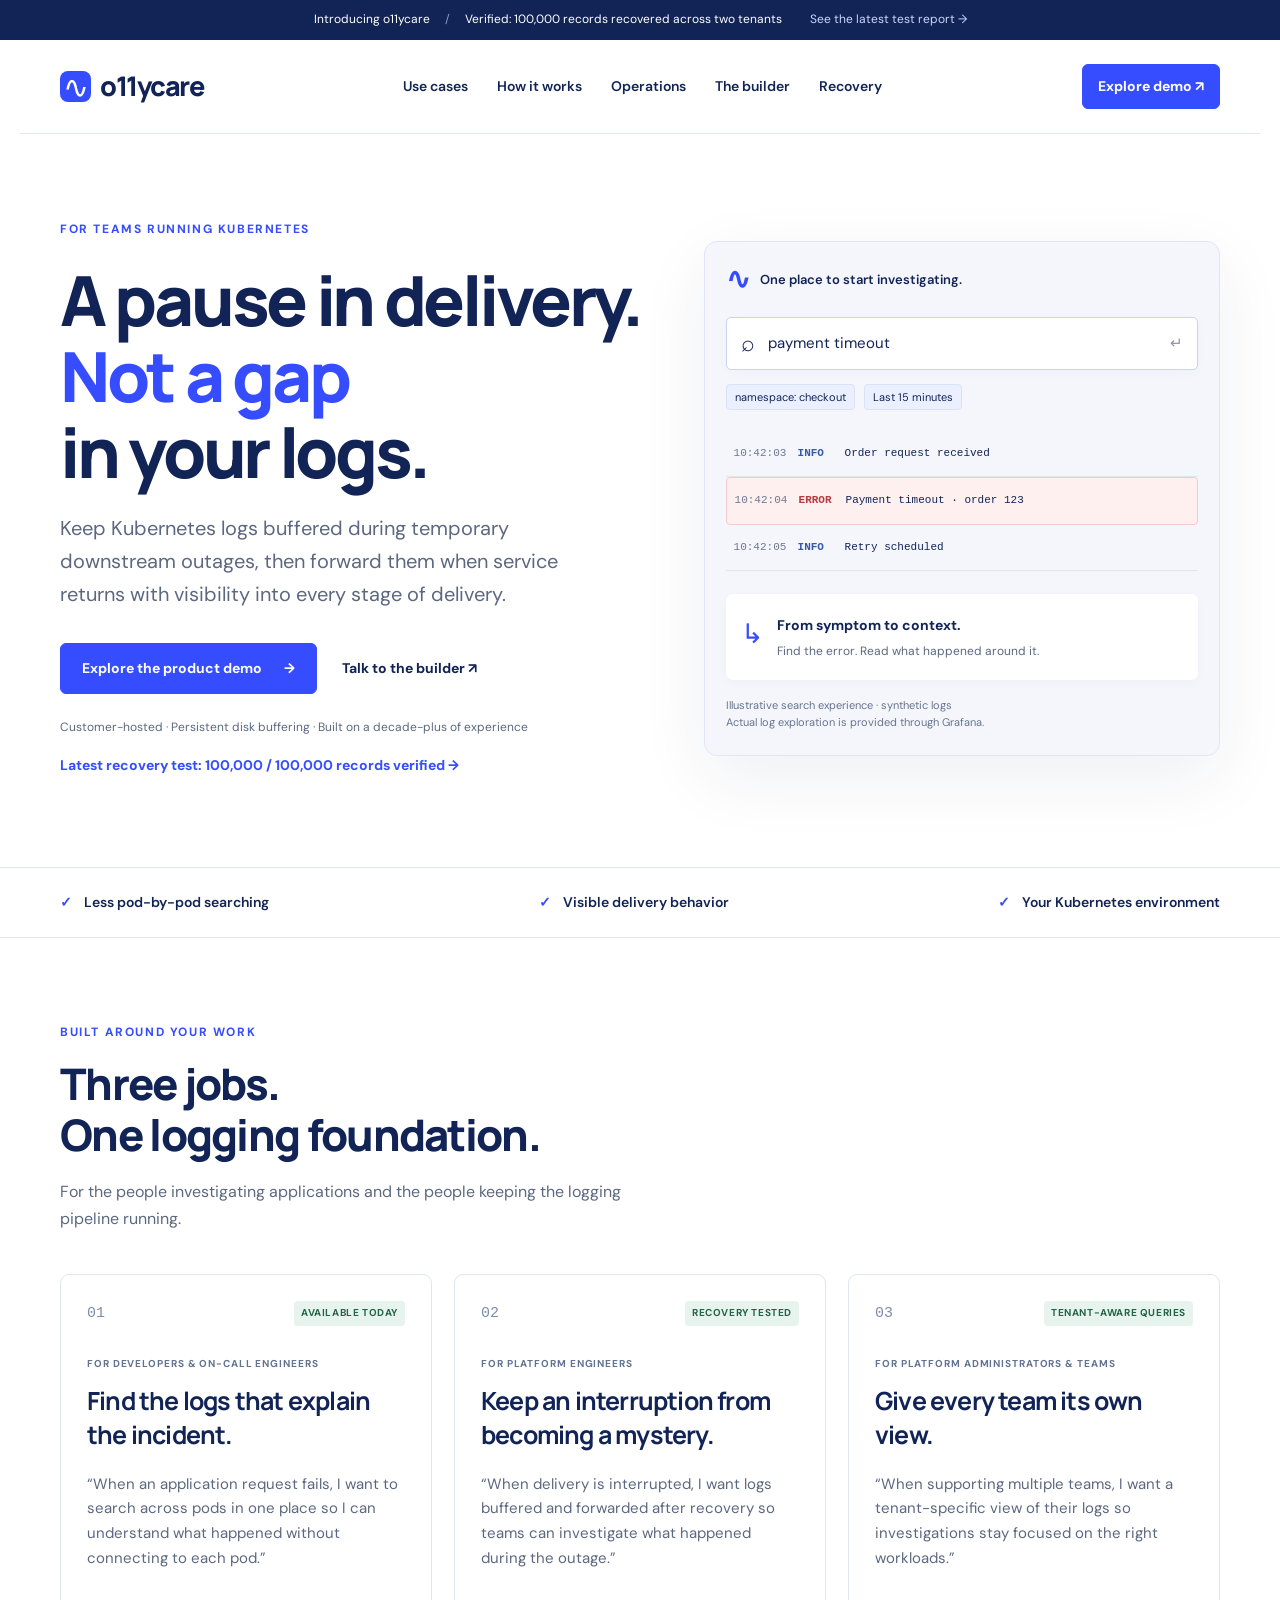
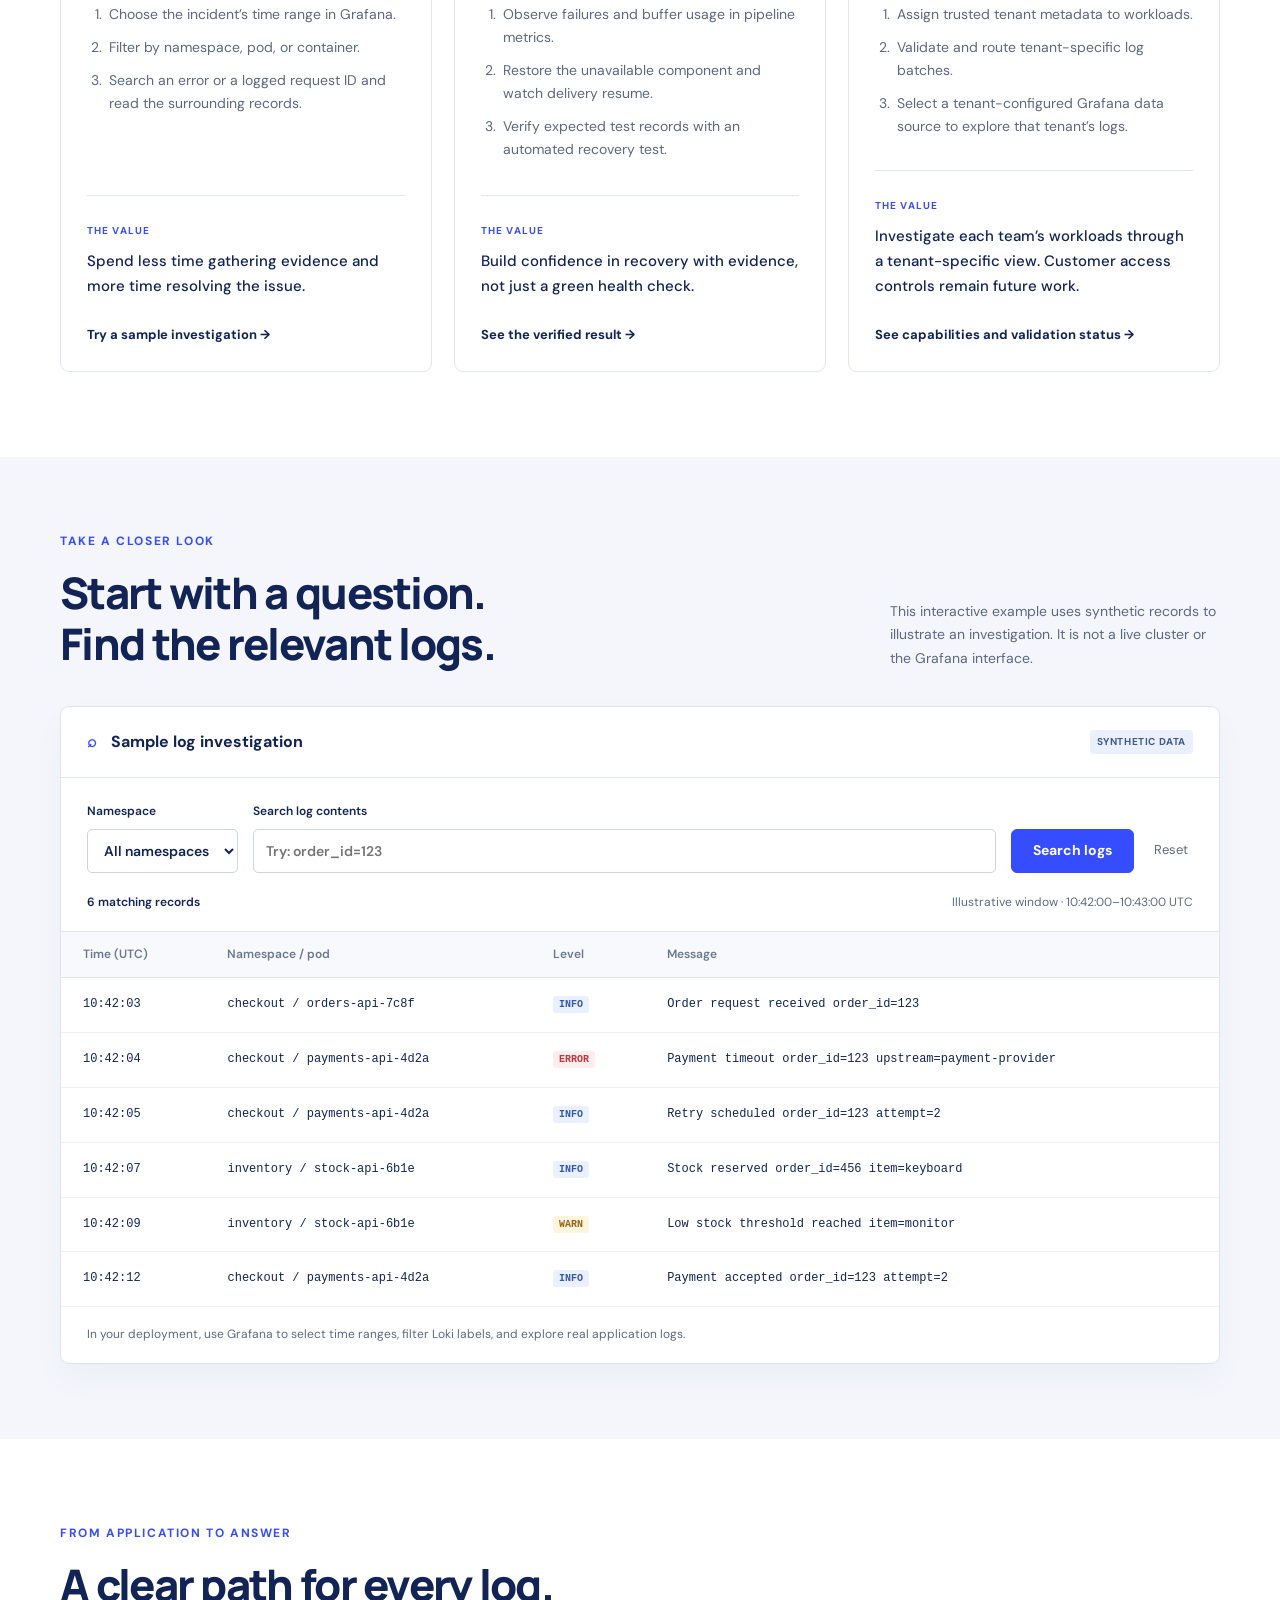
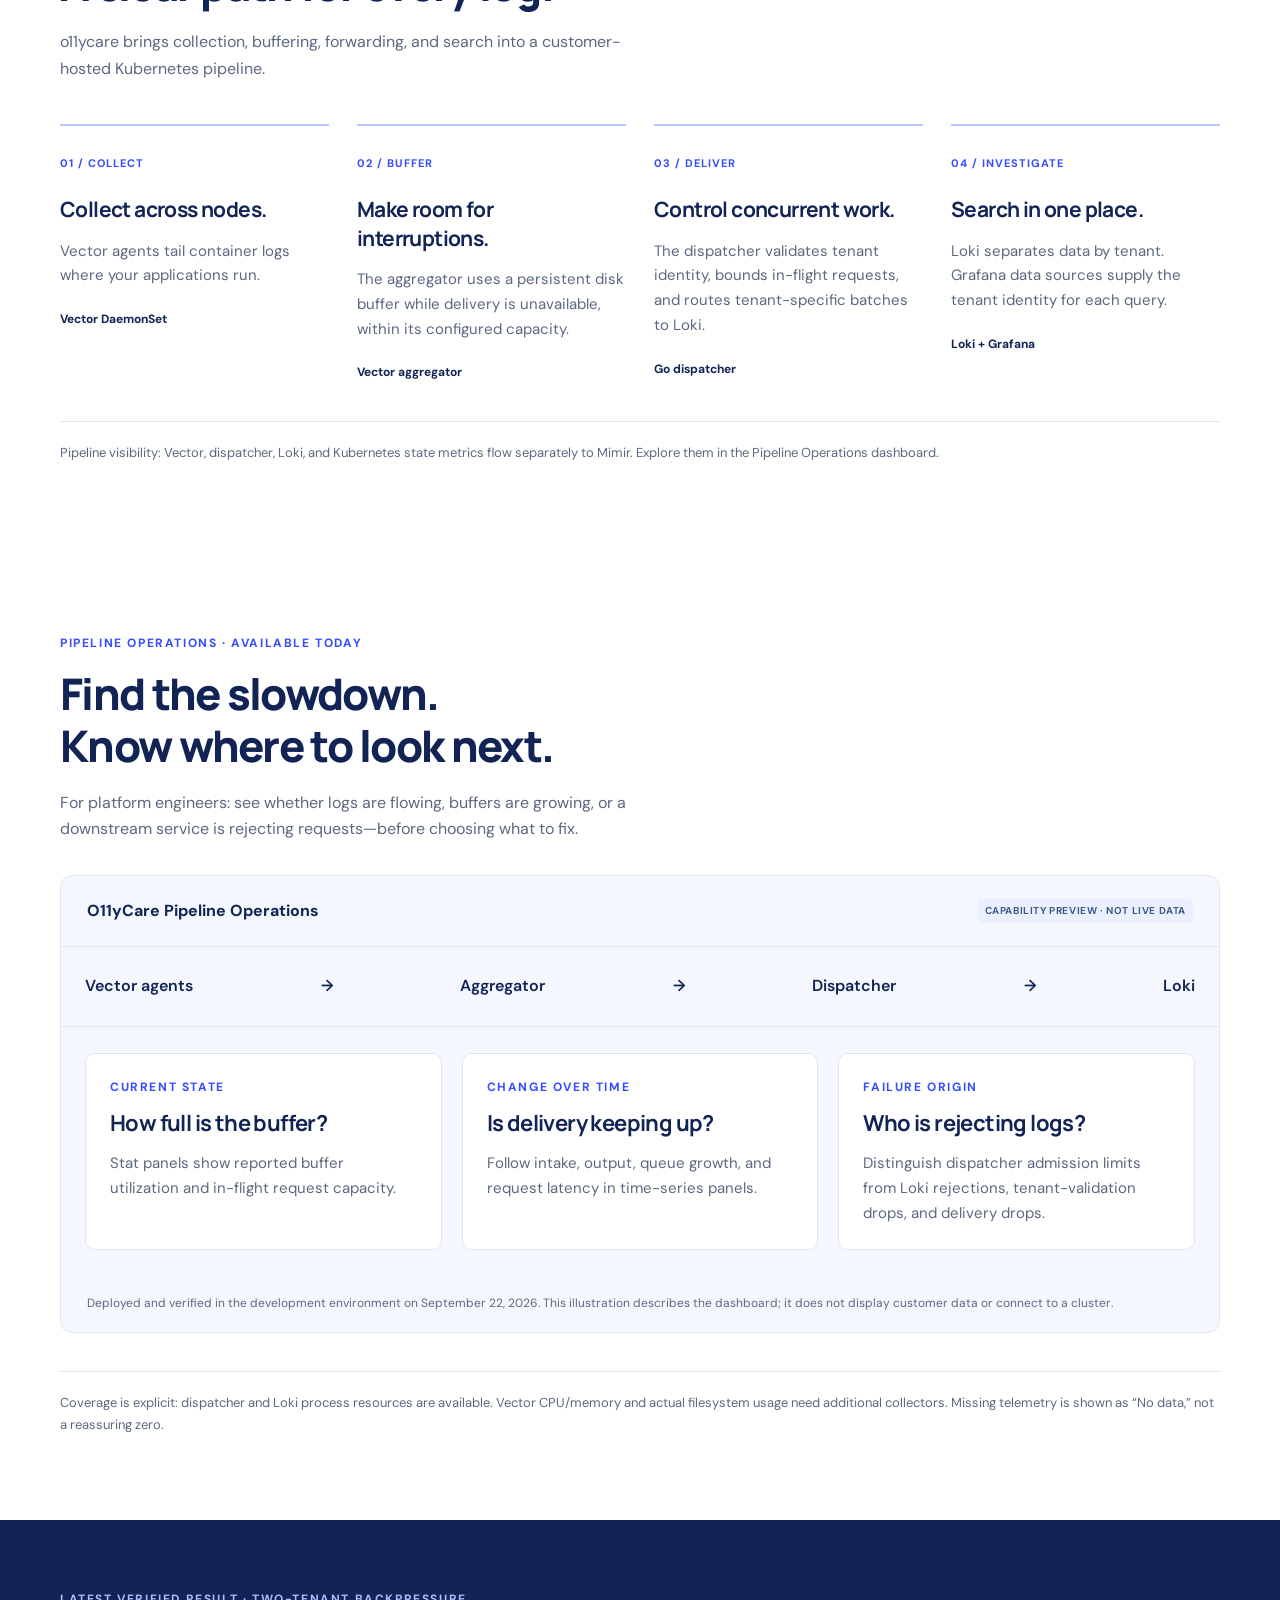
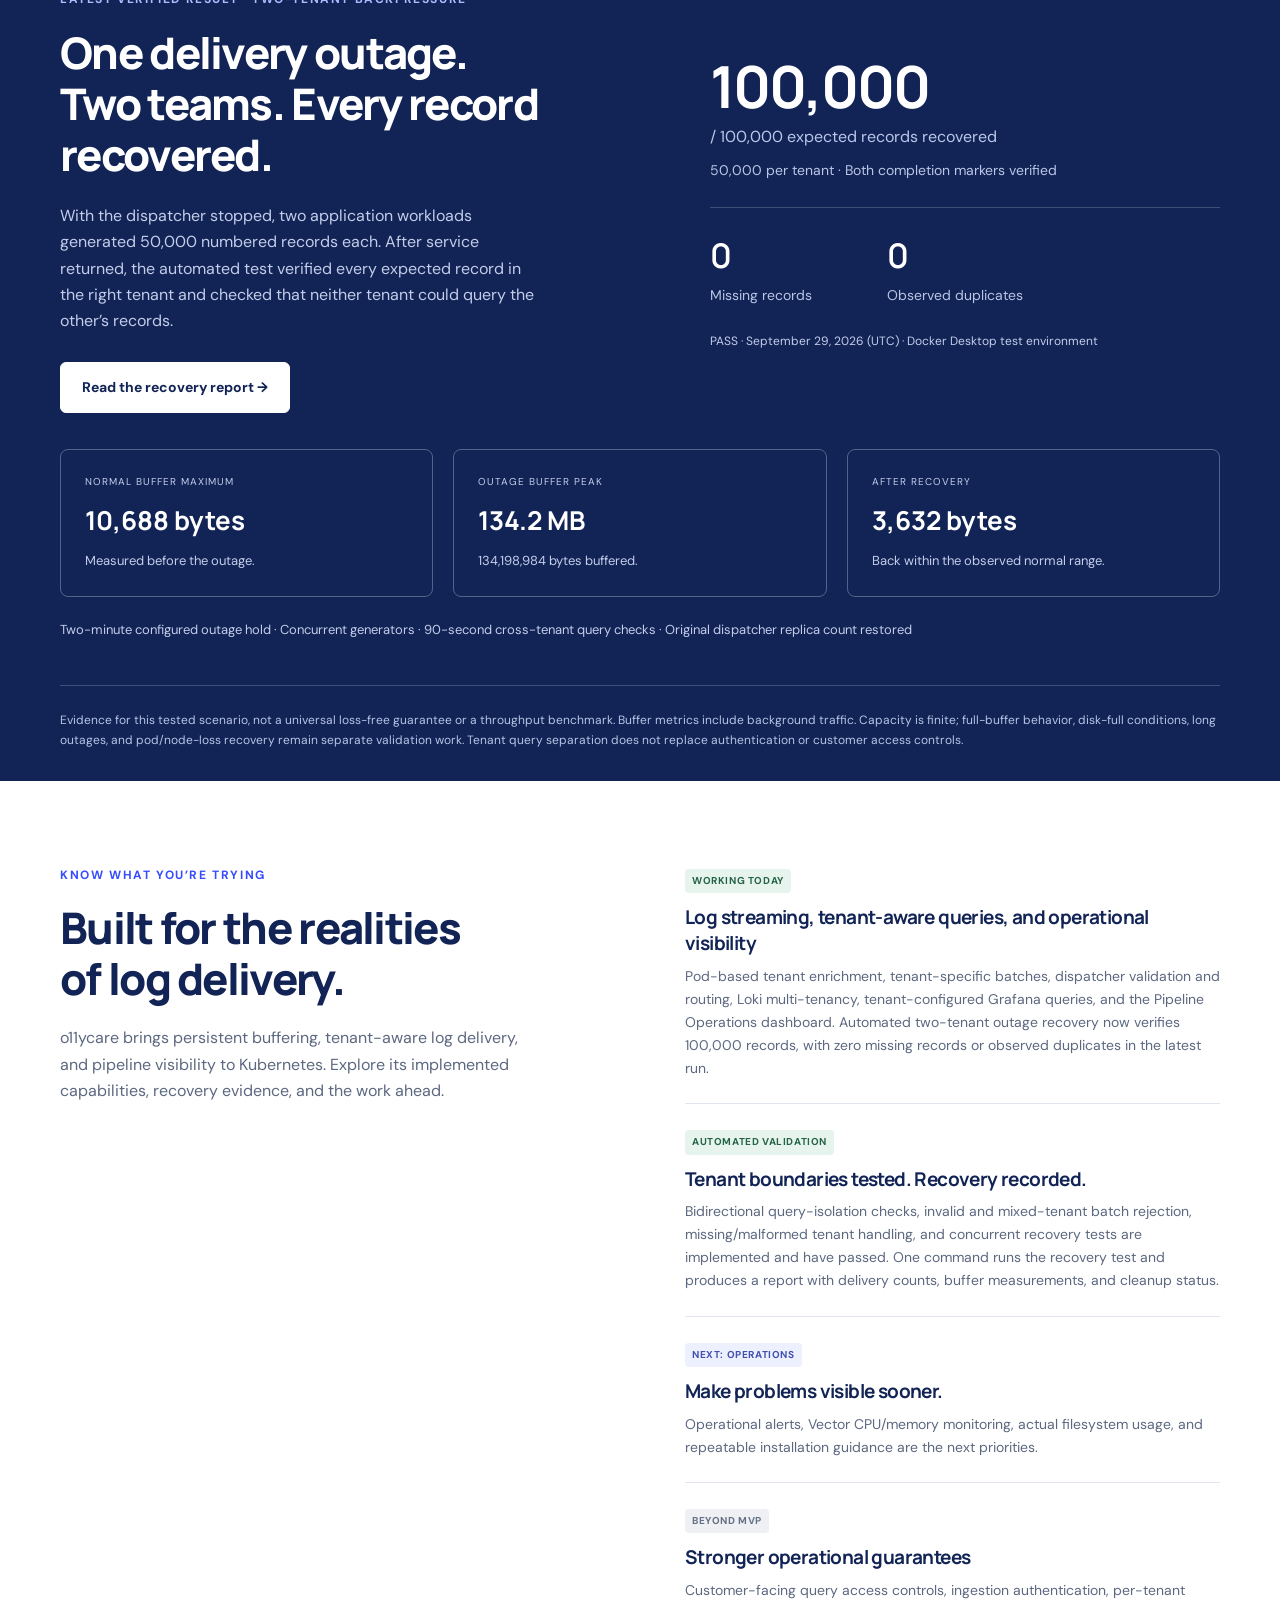
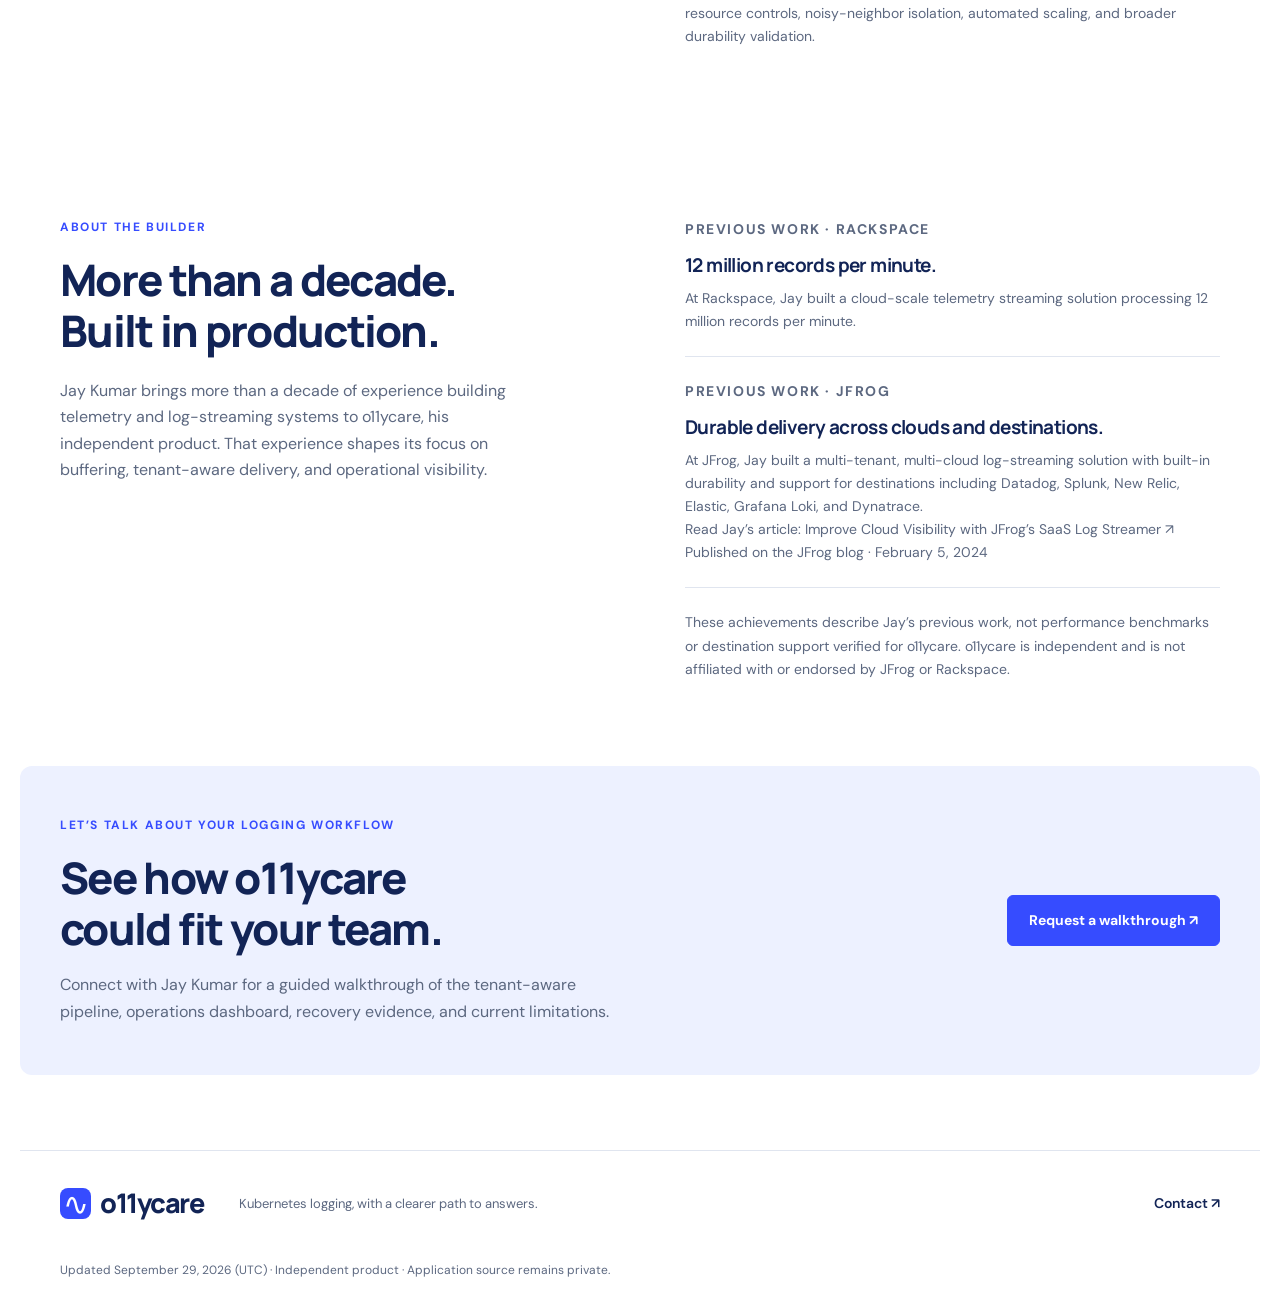
==== commit 6d6e0c3d: "Showcase verified 100,000-record tenant recovery" ====
--- a/index.html
+++ b/index.html
@@ -1,8 +1,8 @@
 <!doctype html>
-<html lang="en"><head><meta charset="utf-8"><meta name="viewport" content="width=device-width,initial-scale=1"><title>o11ycare | Kubernetes logs. In context. In your control.</title><meta name="description" content="Bring Kubernetes logs together, investigate incidents in Grafana, and verify recovery after delivery interruptions. Explore o11ycare, built on more than a decade of telemetry engineering experience."><meta name="theme-color" content="#122456"><meta property="og:title" content="o11ycare | Your Kubernetes logs, together."><meta property="og:description" content="Centralized log search, tenant-aware queries, and end-to-end pipeline visibility. Explore the product demo."><link rel="icon" href="data:image/svg+xml,%3Csvg xmlns='http://www.w3.org/2000/svg' viewBox='0 0 32 32'%3E%3Crect width='32' height='32' rx='8' fill='%23364cff'/%3E%3Cpath d='M7 17h5l3-8 4 14 3-6h4' fill='none' stroke='white' stroke-width='2.5'/%3E%3C/svg%3E"><link rel="stylesheet" href="style.css"><script src="app.js" defer></script></head><body>
-<a class="skip" href="#main">Skip to content</a><div class="announcement">Introducing o11ycare <span> / </span> New: tenant-aware logs and pipeline operations <a href="#availability">Explore what’s available →</a></div>
+<html lang="en"><head><meta charset="utf-8"><meta name="viewport" content="width=device-width,initial-scale=1"><title>o11ycare | Kubernetes logs. In context. In your control.</title><meta name="description" content="Bring Kubernetes logs together, investigate incidents in Grafana, and verify recovery after delivery interruptions. Explore o11ycare, built on more than a decade of telemetry engineering experience."><meta name="theme-color" content="#122456"><meta property="og:title" content="o11ycare | Your Kubernetes logs, together."><meta property="og:description" content="Tenant-aware Kubernetes logging with persistent buffering. See a verified 100,000-record, two-tenant outage recovery test."><link rel="icon" href="data:image/svg+xml,%3Csvg xmlns='http://www.w3.org/2000/svg' viewBox='0 0 32 32'%3E%3Crect width='32' height='32' rx='8' fill='%23364cff'/%3E%3Cpath d='M7 17h5l3-8 4 14 3-6h4' fill='none' stroke='white' stroke-width='2.5'/%3E%3C/svg%3E"><link rel="stylesheet" href="style.css"><script src="app.js" defer></script></head><body>
+<a class="skip" href="#main">Skip to content</a><div class="announcement">Introducing o11ycare <span> / </span> Verified: 100,000 records recovered across two tenants <a href="#recovery">See the latest test report →</a></div>
 <header class="wrap header"><a class="brand" href="#main"><span aria-hidden="true">∿</span>o11ycare</a><nav aria-label="Main navigation"><a href="#use-cases">Use cases</a><a href="#how-it-works">How it works</a><a href="#operations">Operations</a><a href="#about-builder">The builder</a><a href="#recovery">Recovery</a></nav><a class="button small" href="#demo">Explore demo ↗</a></header>
-<main id="main"><section class="hero wrap"><div class="hero-copy"><p class="eyebrow">FOR TEAMS RUNNING KUBERNETES</p><h1>A pause in delivery.<br><em>Not a gap</em><br>in your logs.</h1><p class="lead">Keep Kubernetes logs buffered during temporary downstream outages, then forward them when service returns with visibility into every stage of delivery.</p><div class="actions"><a class="button" href="#demo">Explore the product demo <span>→</span></a><a class="secondary" href="https://www.linkedin.com/in/mritunjay-kumar-8252572/" target="_blank" rel="noopener noreferrer">Talk to the builder ↗</a></div><p class="hero-note">Customer-hosted · Persistent disk buffering · Built on a decade-plus of experience</p></div><div class="hero-art"><div class="art-top"><span class="mini-logo">∿</span><span>One place to start investigating.</span></div><div class="search-preview"><span aria-hidden="true">⌕</span> payment timeout <span class="key">↵</span></div><div class="scope-chips"><span>namespace: checkout</span><span>Last 15 minutes</span></div><div class="sample-line"><span class="log-time">10:42:03</span><b class="info">INFO</b><span>Order request received</span></div><div class="sample-line focus"><span class="log-time">10:42:04</span><b class="error">ERROR</b><span>Payment timeout · order 123</span></div><div class="sample-line"><span class="log-time">10:42:05</span><b class="info">INFO</b><span>Retry scheduled</span></div><div class="context-card"><span class="context-icon">↳</span><div><strong>From symptom to context.</strong><p>Find the error. Read what happened around it.</p></div></div><p class="sample-label">Illustrative search experience · synthetic logs<br>Actual log exploration is provided through Grafana.</p></div></section>
+<main id="main"><section class="hero wrap"><div class="hero-copy"><p class="eyebrow">FOR TEAMS RUNNING KUBERNETES</p><h1>A pause in delivery.<br><em>Not a gap</em><br>in your logs.</h1><p class="lead">Keep Kubernetes logs buffered during temporary downstream outages, then forward them when service returns with visibility into every stage of delivery.</p><div class="actions"><a class="button" href="#demo">Explore the product demo <span>→</span></a><a class="secondary" href="https://www.linkedin.com/in/mritunjay-kumar-8252572/" target="_blank" rel="noopener noreferrer">Talk to the builder ↗</a></div><p class="hero-note">Customer-hosted · Persistent disk buffering · Built on a decade-plus of experience</p><p class="hero-evidence"><a href="#recovery">Latest recovery test: 100,000 / 100,000 records verified →</a></p></div><div class="hero-art"><div class="art-top"><span class="mini-logo">∿</span><span>One place to start investigating.</span></div><div class="search-preview"><span aria-hidden="true">⌕</span> payment timeout <span class="key">↵</span></div><div class="scope-chips"><span>namespace: checkout</span><span>Last 15 minutes</span></div><div class="sample-line"><span class="log-time">10:42:03</span><b class="info">INFO</b><span>Order request received</span></div><div class="sample-line focus"><span class="log-time">10:42:04</span><b class="error">ERROR</b><span>Payment timeout · order 123</span></div><div class="sample-line"><span class="log-time">10:42:05</span><b class="info">INFO</b><span>Retry scheduled</span></div><div class="context-card"><span class="context-icon">↳</span><div><strong>From symptom to context.</strong><p>Find the error. Read what happened around it.</p></div></div><p class="sample-label">Illustrative search experience · synthetic logs<br>Actual log exploration is provided through Grafana.</p></div></section>
 <div class="benefit-strip"><div class="wrap"><span>Less pod-by-pod searching</span><span>Visible delivery behavior</span><span>Your Kubernetes environment</span></div></div>
 <section class="section wrap" id="use-cases"><div class="section-heading"><p class="eyebrow">BUILT AROUND YOUR WORK</p><h2>Three jobs.<br>One logging foundation.</h2><p>For the people investigating applications and the people keeping the logging pipeline running.</p></div><div class="stories">
 <article class="story"><div class="story-top"><span class="number">01</span><span class="badge available">AVAILABLE TODAY</span></div><p class="persona">FOR DEVELOPERS & ON-CALL ENGINEERS</p><h3>Find the logs that explain the incident.</h3><p class="user-story">“When an application request fails, I want to search across pods in one place so I can understand what happened without connecting to each pod.”</p><ol><li>Choose the incident’s time range in Grafana.</li><li>Filter by namespace, pod, or container.</li><li>Search an error or a logged request ID and read the surrounding records.</li></ol><div class="outcome"><span>THE VALUE</span><p>Spend less time gathering evidence and more time resolving the issue.</p></div><a href="#demo">Try a sample investigation →</a></article>
@@ -12,8 +12,8 @@
 <section class="demo-section" id="demo"><div class="wrap"><div class="demo-heading"><div><p class="eyebrow">TAKE A CLOSER LOOK</p><h2>Start with a question.<br>Find the relevant logs.</h2></div><p>This interactive example uses synthetic records to illustrate an investigation. It is not a live cluster or the Grafana interface.</p></div><div class="explorer"><div class="explorer-title"><strong><span aria-hidden="true">⌕</span> Sample log investigation</strong><span class="badge">SYNTHETIC DATA</span></div><form id="search-form" class="filters"><label>Namespace<select id="namespace"><option value="all">All namespaces</option><option value="checkout">checkout</option><option value="inventory">inventory</option></select></label><label class="query-label">Search log contents<input id="query" type="search" placeholder="Try: order_id=123" autocomplete="off"></label><button class="button" type="submit">Search logs</button><button class="reset" id="reset" type="button">Reset</button></form><div class="result-meta"><span id="result-count" role="status">6 matching records</span><span>Illustrative window · 10:42:00–10:43:00 UTC</span></div><div class="table-scroll"><table><caption class="sr-only">Matching synthetic application logs</caption><thead><tr><th>Time (UTC)</th><th>Namespace / pod</th><th>Level</th><th>Message</th></tr></thead><tbody id="log-results"></tbody></table></div><p id="empty-state" hidden>No matching records. Try another namespace or search term.</p><div class="explorer-footer">In your deployment, use Grafana to select time ranges, filter Loki labels, and explore real application logs.</div></div></div></section>
 <section class="section wrap workflow" id="how-it-works"><div class="section-heading"><p class="eyebrow">FROM APPLICATION TO ANSWER</p><h2>A clear path for every log.</h2><p>o11ycare brings collection, buffering, forwarding, and search into a customer-hosted Kubernetes pipeline.</p></div><div class="flow"><article><span>01 / COLLECT</span><h3>Collect across nodes.</h3><p>Vector agents tail container logs where your applications run.</p><b>Vector DaemonSet</b></article><article><span>02 / BUFFER</span><h3>Make room for interruptions.</h3><p>The aggregator uses a persistent disk buffer while delivery is unavailable, within its configured capacity.</p><b>Vector aggregator</b></article><article><span>03 / DELIVER</span><h3>Control concurrent work.</h3><p>The dispatcher validates tenant identity, bounds in-flight requests, and routes tenant-specific batches to Loki.</p><b>Go dispatcher</b></article><article><span>04 / INVESTIGATE</span><h3>Search in one place.</h3><p>Loki separates data by tenant. Grafana data sources supply the tenant identity for each query.</p><b>Loki + Grafana</b></article></div><p class="metrics-note">Pipeline visibility: Vector, dispatcher, Loki, and Kubernetes state metrics flow separately to Mimir. Explore them in the Pipeline Operations dashboard.</p></section>
 <section class="section wrap" id="operations"><div class="section-heading"><p class="eyebrow">PIPELINE OPERATIONS · AVAILABLE TODAY</p><h2>Find the slowdown.<br>Know where to look next.</h2><p>For platform engineers: see whether logs are flowing, buffers are growing, or a downstream service is rejecting requests—before choosing what to fix.</p></div><div class="ops-preview" aria-label="Illustration of the available operational dashboard"><div class="explorer-title"><strong>O11yCare Pipeline Operations</strong><span class="badge">CAPABILITY PREVIEW · NOT LIVE DATA</span></div><div class="ops-flow"><span>Vector agents</span><span aria-hidden="true">→</span><span>Aggregator</span><span aria-hidden="true">→</span><span>Dispatcher</span><span aria-hidden="true">→</span><span>Loki</span></div><div class="ops-cards"><article><p class="eyebrow">CURRENT STATE</p><h3>How full is the buffer?</h3><p>Stat panels show reported buffer utilization and in-flight request capacity.</p></article><article><p class="eyebrow">CHANGE OVER TIME</p><h3>Is delivery keeping up?</h3><p>Follow intake, output, queue growth, and request latency in time-series panels.</p></article><article><p class="eyebrow">FAILURE ORIGIN</p><h3>Who is rejecting logs?</h3><p>Distinguish dispatcher admission limits from Loki rejections, tenant-validation drops, and delivery drops.</p></article></div><div class="explorer-footer">Deployed and verified in the development environment on September 22, 2026. This illustration describes the dashboard; it does not display customer data or connect to a cluster.</div></div><p class="metrics-note">Coverage is explicit: dispatcher and Loki process resources are available. Vector CPU/memory and actual filesystem usage need additional collectors. Missing telemetry is shown as “No data,” not a reassuring zero.</p></section>
-<section class="recovery" id="recovery"><div class="wrap recovery-grid"><div><p class="eyebrow">RECOVERY, WITH EVIDENCE</p><h2>Delivery came back.<br>So did every test record.</h2><p>We stopped the dispatcher, generated numbered logs during the outage, restored delivery, and queried Loki for every expected sequence ID.</p><a class="button light" href="recovery-evidence.txt" download>Read the test evidence ↓</a></div><div><div class="proof-numbers"><div><strong>10,000<span>/ 10,000</span></strong><p>Expected log IDs verified in Loki</p></div><div class="proof-small"><div><strong>2 min</strong><p>Timed outage hold</p></div><div><strong>0</strong><p>Missing records</p></div></div></div><p class="proof-caption">Observed run · September 21, 2026 · Before tenant-aware changes</p></div></div><div class="wrap"><p class="proof-limit">A specific recovery test, not a universal loss-free guarantee. Buffer capacity is finite. The recovery test has not yet been rerun with two tenants. Full-buffer behavior, disk-full conditions, long outages, and pod/node-loss recovery remain to be validated.</p></div></section>
-<section class="section wrap availability" id="availability"><div><p class="eyebrow">KNOW WHAT YOU’RE TRYING</p><h2>Built for the realities<br>of log delivery.</h2><p>o11ycare brings persistent buffering, tenant-aware log delivery, and pipeline visibility to Kubernetes. Explore its implemented capabilities, recovery evidence, and the work ahead.</p></div><div class="status-list"><div><span class="badge available">WORKING TODAY</span><h3>Log streaming, tenant-aware queries, and operational visibility</h3><p>Pod-based tenant enrichment, tenant-specific batches, dispatcher validation and routing, Loki multi-tenancy, tenant-configured Grafana queries, and the Pipeline Operations dashboard. Earlier dispatcher-outage recovery was verified with 10,000 records.</p></div><div><span class="badge planned">NEXT: VALIDATION & OPERATIONS</span><h3>Prove separation. Make it repeatable.</h3><p>Two-way tenant-isolation validation, automated tenant checks, recovery testing with both tenants, operational alerts, and repeatable installation guidance remain next.</p></div><div><span class="badge later">BEYOND MVP</span><h3>Stronger operational guarantees</h3><p>Customer-facing query access controls, ingestion authentication, per-tenant resource controls, noisy-neighbor isolation, automated scaling, and broader durability validation.</p></div></div></section>
+<section class="recovery" id="recovery"><div class="wrap recovery-grid"><div><p class="eyebrow">LATEST VERIFIED RESULT · TWO-TENANT BACKPRESSURE</p><h2>One delivery outage.<br>Two teams. Every record recovered.</h2><p>With the dispatcher stopped, two application workloads generated 50,000 numbered records each. After service returned, the automated test verified every expected record in the right tenant and checked that neither tenant could query the other’s records.</p><a class="button light" href="backpressure-report.html">Read the recovery report →</a></div><div><div class="proof-numbers"><div><strong>100,000<span>/ 100,000 expected records recovered</span></strong><p>50,000 per tenant · Both completion markers verified</p></div><div class="proof-small"><div><strong>0</strong><p>Missing records</p></div><div><strong>0</strong><p>Observed duplicates</p></div></div></div><p class="proof-caption">PASS · September 29, 2026 (UTC) · Docker Desktop test environment</p></div></div><div class="wrap recovery-detail"><div class="recovery-stats"><article><span>NORMAL BUFFER MAXIMUM</span><strong>10,688 bytes</strong><p>Measured before the outage.</p></article><article><span>OUTAGE BUFFER PEAK</span><strong>134.2 MB</strong><p>134,198,984 bytes buffered.</p></article><article><span>AFTER RECOVERY</span><strong>3,632 bytes</strong><p>Back within the observed normal range.</p></article></div><p class="recovery-method">Two-minute configured outage hold · Concurrent generators · 90-second cross-tenant query checks · Original dispatcher replica count restored</p><p class="proof-limit">Evidence for this tested scenario, not a universal loss-free guarantee or a throughput benchmark. Buffer metrics include background traffic. Capacity is finite; full-buffer behavior, disk-full conditions, long outages, and pod/node-loss recovery remain separate validation work. Tenant query separation does not replace authentication or customer access controls.</p></div></section>
+<section class="section wrap availability" id="availability"><div><p class="eyebrow">KNOW WHAT YOU’RE TRYING</p><h2>Built for the realities<br>of log delivery.</h2><p>o11ycare brings persistent buffering, tenant-aware log delivery, and pipeline visibility to Kubernetes. Explore its implemented capabilities, recovery evidence, and the work ahead.</p></div><div class="status-list"><div><span class="badge available">WORKING TODAY</span><h3>Log streaming, tenant-aware queries, and operational visibility</h3><p>Pod-based tenant enrichment, tenant-specific batches, dispatcher validation and routing, Loki multi-tenancy, tenant-configured Grafana queries, and the Pipeline Operations dashboard. Automated two-tenant outage recovery now verifies 100,000 records, with zero missing records or observed duplicates in the latest run.</p></div><div><span class="badge available">AUTOMATED VALIDATION</span><h3>Tenant boundaries tested. Recovery recorded.</h3><p>Bidirectional query-isolation checks, invalid and mixed-tenant batch rejection, missing/malformed tenant handling, and concurrent recovery tests are implemented and have passed. One command runs the recovery test and produces a report with delivery counts, buffer measurements, and cleanup status.</p></div><div><span class="badge planned">NEXT: OPERATIONS</span><h3>Make problems visible sooner.</h3><p>Operational alerts, Vector CPU/memory monitoring, actual filesystem usage, and repeatable installation guidance are the next priorities.</p></div><div><span class="badge later">BEYOND MVP</span><h3>Stronger operational guarantees</h3><p>Customer-facing query access controls, ingestion authentication, per-tenant resource controls, noisy-neighbor isolation, automated scaling, and broader durability validation.</p></div></div></section>
 <section class="section wrap availability" id="about-builder" aria-labelledby="builder-heading"><div><p class="eyebrow">ABOUT THE BUILDER</p><h2 id="builder-heading">More than a decade.<br>Built in production.</h2><p>Jay Kumar brings more than a decade of experience building telemetry and log-streaming systems to o11ycare, his independent product. That experience shapes its focus on buffering, tenant-aware delivery, and operational visibility.</p></div><div class="status-list"><div><p class="eyebrow">PREVIOUS WORK · RACKSPACE</p><h3>12 million records per minute.</h3><p>At Rackspace, Jay built a cloud-scale telemetry streaming solution processing 12 million records per minute.</p></div><div><p class="eyebrow">PREVIOUS WORK · JFROG</p><h3>Durable delivery across clouds and destinations.</h3><p>At JFrog, Jay built a multi-tenant, multi-cloud log-streaming solution with built-in durability and support for destinations including Datadog, Splunk, New Relic, Elastic, Grafana Loki, and Dynatrace.</p><p><a href="https://jfrog.com/blog/jfrog-saas-log-streamer/" target="_blank" rel="noopener noreferrer">Read Jay’s article: Improve Cloud Visibility with JFrog’s SaaS Log Streamer ↗</a></p><p>Published on the JFrog blog · February 5, 2024</p></div><div><p>These achievements describe Jay’s previous work, not performance benchmarks or destination support verified for o11ycare. o11ycare is independent and is not affiliated with or endorsed by JFrog or Rackspace.</p></div></div></section>
 <section class="cta wrap" id="contact"><div><p class="eyebrow">LET’S TALK ABOUT YOUR LOGGING WORKFLOW</p><h2>See how o11ycare<br>could fit your team.</h2><p>Connect with Jay Kumar for a guided walkthrough of the tenant-aware pipeline, operations dashboard, recovery evidence, and current limitations.</p></div><a class="button" href="https://www.linkedin.com/in/mritunjay-kumar-8252572/" target="_blank" rel="noopener noreferrer">Request a walkthrough ↗</a></section>
-</main><footer class="wrap footer"><a class="brand" href="#main"><span aria-hidden="true">∿</span>o11ycare</a><p>Kubernetes logging, with a clearer path to answers.</p><a href="https://www.linkedin.com/in/mritunjay-kumar-8252572/" target="_blank" rel="noopener noreferrer">Contact ↗</a><span class="footer-note">Updated September 23, 2026 · Independent product · Application source remains private.</span></footer></body></html>
+</main><footer class="wrap footer"><a class="brand" href="#main"><span aria-hidden="true">∿</span>o11ycare</a><p>Kubernetes logging, with a clearer path to answers.</p><a href="https://www.linkedin.com/in/mritunjay-kumar-8252572/" target="_blank" rel="noopener noreferrer">Contact ↗</a><span class="footer-note">Updated September 29, 2026 (UTC) · Independent product · Application source remains private.</span></footer></body></html>
--- a/style.css
+++ b/style.css
@@ -2,3 +2,5 @@
 :root{--navy:#122456;--blue:#364cff;--muted:#5c6880;--line:#e0e5ef;--pale:#f4f6fc}*{box-sizing:border-box}html{scroll-behavior:smooth;scroll-padding-top:30px}body{margin:0;color:var(--navy);background:#fff;font:16px/1.65 'DM Sans',sans-serif}a{color:inherit;text-decoration:none}button,input,select{font:inherit}button{cursor:pointer}h1,h2,h3,p{margin:0}h1,h2,h3,.brand{font-family:Manrope,sans-serif}h1{font-size:clamp(44px,5.4vw,72px);line-height:1.1;letter-spacing:-3.3px;font-weight:800}h1 em{font-style:normal;color:var(--blue)}h2{font-size:clamp(32px,3.4vw,46px);line-height:1.18;letter-spacing:-1.7px;font-weight:800}h3{font-size:23px;line-height:1.35;letter-spacing:-.6px}.wrap{max-width:1240px;margin:auto;padding-left:40px;padding-right:40px}.announcement{background:var(--navy);color:#fff;text-align:center;font-size:12px;padding:10px 18px}.announcement>span{margin:0 12px;color:#8b9bc1}.announcement a{margin-left:25px;color:#ccd6ff}.header{display:flex;align-items:center;justify-content:space-between;gap:25px;padding-top:24px;padding-bottom:24px;border-bottom:1px solid var(--line)}.brand{font-weight:800;font-size:27px;letter-spacing:-1.3px;display:inline-flex;align-items:center;gap:9px}.brand>span{display:inline-flex;align-items:center;justify-content:center;background:var(--blue);color:white;border-radius:8px;width:31px;height:31px;font-size:31px;font-weight:500}.header nav{display:flex;gap:29px;font-size:14px;font-weight:600}.header nav a:hover,.secondary:hover,.story>a:hover{color:var(--blue)}.button{display:inline-flex;align-items:center;justify-content:center;gap:22px;border:1px solid var(--blue);background:var(--blue);color:white;border-radius:6px;padding:13px 21px;font-size:14px;font-weight:700;white-space:nowrap}.button:hover{background:#263bde}.button.small{padding:10px 15px}.secondary{font-size:14px;font-weight:700}.eyebrow{color:var(--blue);font-size:12px;letter-spacing:1.6px;font-weight:700}.hero{display:grid;grid-template-columns:1.13fr 1fr;align-items:center;gap:60px;padding-top:86px;padding-bottom:90px}.hero h1{margin:22px 0}.lead{font-size:20px;max-width:510px;color:var(--muted)}.actions{display:flex;align-items:center;gap:25px;margin-top:32px;flex-wrap:wrap}.hero-note{font-size:12px;margin-top:24px;color:var(--muted)}.hero-art{background:var(--pale);border:1px solid #e0e6f8;border-radius:13px;padding:23px 21px;box-shadow:0 22px 70px #12245612;transform:none}.art-top{display:flex;align-items:center;gap:10px;font-size:13px;font-weight:600;margin-bottom:23px}.mini-logo{color:var(--blue);font-size:29px;line-height:1}.search-preview{background:white;border:1px solid #cbd4ef;border-radius:5px;padding:13px 14px;font-size:15px;display:flex;align-items:center;gap:13px;box-shadow:0 3px 12px #13255206}.search-preview>span:first-child{font-size:23px;line-height:1}.key{margin-left:auto;color:#8b95aa}.scope-chips{display:flex;gap:9px;margin:14px 0 21px;font-size:11px}.scope-chips span{border:1px solid #dae2f5;border-radius:4px;padding:3px 8px;background:#eaf0ff}.sample-line{display:grid;grid-template-columns:57px 40px 1fr;gap:7px;padding:14px 8px;font:11px/1.6 monospace;border-bottom:1px solid var(--line);align-items:start}.log-time{color:#6d7890}.info{color:#3659a8}.error{color:#b53a41}.focus{background:#fff0f0;border:1px solid #f4cbcb;border-radius:4px}.context-card{background:white;display:flex;gap:13px;padding:18px 15px;margin-top:23px;border-radius:7px;box-shadow:0 3px 12px #13255207}.context-icon{font-size:27px;color:var(--blue)}.context-card strong{font-size:14px}.context-card p{font-size:12px;color:var(--muted);margin-top:3px}.sample-label{font-size:11px;color:#67748e;line-height:1.6;margin-top:17px}.benefit-strip{border-block:1px solid var(--line)}.benefit-strip>.wrap{display:flex;justify-content:space-between;gap:20px;padding-top:23px;padding-bottom:23px;font-size:14px;font-weight:600}.benefit-strip span:before{content:'✓';color:var(--blue);margin-right:12px}.section{padding-top:85px;padding-bottom:85px}.section-heading{max-width:650px}.section-heading h2{margin:15px 0 19px}.section-heading>p:last-child{color:var(--muted);max-width:570px}.stories{display:grid;grid-template-columns:repeat(3,1fr);gap:22px;margin-top:42px}.story{padding:26px;border:1px solid var(--line);border-radius:9px;display:flex;flex-direction:column}.story-top{display:flex;align-items:center;justify-content:space-between;gap:10px}.number{font:15px monospace;color:#7e8dad}.badge{font-size:10px;letter-spacing:.6px;font-weight:700;display:inline-block;border-radius:4px;padding:4px 7px;background:#eaf0ff;color:#405986}.available{color:#246348;background:#e7f4ed}.planned{color:#4250ad;background:#edf0ff}.later{color:#657085;background:#eef0f4}.persona{font-size:10px;letter-spacing:.9px;font-weight:700;margin:30px 0 12px;color:#627291}.story h3{font-size:25px;letter-spacing:-.8px}.user-story{font-size:15px;color:var(--muted);margin-top:20px}.story ol{padding-left:19px;font-size:14px;color:var(--muted);margin:22px 0}.story li{padding-left:3px;margin:10px 0}.outcome{margin-top:auto;padding-top:20px;border-top:1px solid var(--line)}.outcome>span{font-size:10px;letter-spacing:1.1px;font-weight:700;color:var(--blue)}.outcome p{font-size:15px;font-weight:500;margin-top:7px}.story>a{font-size:13px;font-weight:700;margin-top:25px}.demo-section{background:var(--pale);padding:75px 0}.demo-heading{display:flex;justify-content:space-between;align-items:end;gap:60px;margin-bottom:36px}.demo-heading h2{margin-top:15px}.demo-heading>p{max-width:330px;color:var(--muted);font-size:14px}.explorer{background:white;border:1px solid #dce2ef;border-radius:9px;box-shadow:0 15px 35px #12245608;overflow:hidden}.explorer-title{display:flex;align-items:center;justify-content:space-between;padding:22px 26px;border-bottom:1px solid var(--line);gap:15px}.explorer-title strong{font-size:16px}.explorer-title strong>span{color:var(--blue);margin-right:10px}.filters{display:flex;align-items:end;gap:15px;padding:24px 26px 20px}.filters label{display:flex;flex-direction:column;font-size:12px;font-weight:600;gap:7px}.filters input,.filters select{color:var(--navy);background:white;border:1px solid #cbd3e4;border-radius:5px;height:44px;padding:8px 12px;font-size:14px}.query-label{flex:1}.filters .button{height:44px}.reset{background:transparent;border:0;color:var(--muted);font-size:13px;padding:12px 5px}.result-meta{display:flex;justify-content:space-between;gap:15px;padding:0 26px 18px;font-size:12px;color:var(--muted)}#result-count{color:var(--navy);font-weight:600}.table-scroll{overflow-x:auto}table{width:100%;border-collapse:collapse;text-align:left;font-size:12px;white-space:nowrap}th{background:#f8f9fd;color:#6a7891;font-weight:600;padding:13px 22px;border-block:1px solid var(--line)}td{padding:17px 22px;border-bottom:1px solid #edf0f7;font-family:monospace;font-size:12px}td:last-child{min-width:320px}.level{font-size:10px;padding:3px 6px;border-radius:3px;background:#eaf0ff;font-weight:700}.level.error{background:#ffeded}.level.warn{color:#936416;background:#fff5df}.explorer-footer{padding:18px 26px;font-size:12px;color:var(--muted)}#empty-state{text-align:center;padding:30px;color:var(--muted)}.flow{display:grid;grid-template-columns:repeat(4,1fr);gap:28px;margin-top:42px}.flow article{border-top:2px solid #b9c6ff;padding-top:23px}.flow article>span{font-size:11px;font-weight:700;color:var(--blue);letter-spacing:1px}.flow h3{font-size:21px;margin:20px 0 15px}.flow p{color:var(--muted);font-size:15px}.flow b{font-size:12px;display:block;margin-top:22px}.metrics-note{font-size:13px;padding:20px 0 0;border-top:1px solid var(--line);margin-top:38px;color:var(--muted)}.recovery{background:var(--navy);color:white;padding:70px 0 30px}.recovery-grid{display:grid;grid-template-columns:1.1fr 1fr;gap:90px;align-items:center}.recovery .eyebrow{color:#adbaff}.recovery h2{margin:17px 0 22px}.recovery-grid>div>p:not(.eyebrow){color:#c3cdea;max-width:480px}.light{background:white;border-color:white;color:var(--navy);margin-top:27px}.light:hover{background:#dfe6ff}.proof-numbers>div>strong{font:700 58px/1.2 Manrope,sans-serif;letter-spacing:-2px}.proof-numbers>div>strong>span{display:block;font:16px 'DM Sans',sans-serif;letter-spacing:0;color:#bac7e9;margin-top:6px}.proof-numbers p{font-size:14px;color:#b9c6e5;margin-top:12px}.proof-small{display:flex;gap:75px;padding-top:24px;margin-top:25px;border-top:1px solid #3d4e77}.proof-small strong{font:600 34px Manrope,sans-serif}.proof-small p{margin-top:6px}.proof-caption{font-size:12px;margin-top:25px}.proof-limit{border-top:1px solid #3d4e77;font-size:12px;color:#b6c5e5;padding-top:25px;margin-top:45px}.availability{display:grid;grid-template-columns:1fr 1fr;gap:90px}.availability h2{margin:16px 0 21px}.availability>div>p:last-child{max-width:470px;color:var(--muted)}.status-list>div+div{border-top:1px solid var(--line);margin-top:23px;padding-top:23px}.status-list h3{font-size:19px;margin:12px 0 8px}.status-list p{font-size:14px;color:var(--muted)}.cta{background:#edf1ff;border-radius:12px;padding-top:50px;padding-bottom:50px;display:flex;justify-content:space-between;align-items:center;gap:40px;margin-bottom:75px}.cta h2{margin:16px 0 18px}.cta p:last-child{max-width:560px;color:var(--muted)}.footer{display:flex;align-items:center;gap:35px;flex-wrap:wrap;border-top:1px solid var(--line);padding-top:30px;padding-bottom:30px}.footer>p{font-size:13px;color:var(--muted);flex:1}.footer>a:not(.brand){font-size:14px;font-weight:600}.footer-note{width:100%;font-size:12px;color:var(--muted)}a:focus-visible,button:focus-visible,input:focus-visible,select:focus-visible{outline:3px solid #7a8aff;outline-offset:4px}.skip{position:absolute;left:10px;top:-100px;background:white;padding:10px;z-index:10}.skip:focus{top:10px}.sr-only{position:absolute;width:1px;height:1px;overflow:hidden;clip-path:inset(50%)}@media(max-width:1050px){.wrap{padding-left:28px;padding-right:28px}.hero{gap:30px;padding-top:60px;padding-bottom:65px}.stories{gap:14px}.story{padding:20px}.story h3{font-size:23px}.recovery-grid,.availability{gap:45px}.cta{border-radius:0}}@media(max-width:760px){.announcement{font-size:11px}.announcement a{display:block;margin:3px 0 0}.header{gap:18px;flex-wrap:wrap}.header nav{order:3;width:100%;justify-content:space-between;gap:12px;font-size:13px}.hero{grid-template-columns:1fr;gap:38px;padding-top:42px;padding-bottom:45px}h1{font-size:52px;letter-spacing:-2.4px}.hero-art{transform:none}.hero-note{max-width:290px}.benefit-strip>.wrap{flex-direction:column;gap:10px;font-size:13px}.section{padding-top:56px;padding-bottom:56px}.stories{grid-template-columns:1fr;gap:20px;margin-top:30px}.story{padding:26px}.persona{margin-top:23px}.demo-section{padding:53px 0}.demo-heading{display:block}.demo-heading>p{margin-top:20px;max-width:none}.filters{flex-wrap:wrap;padding:20px}.filters label{width:100%;flex:auto}.filters input,.filters select{width:100%;min-width:0}.explorer-title{padding:18px;flex-wrap:wrap}.result-meta{padding:0 20px 18px;flex-direction:column;gap:5px}.flow{grid-template-columns:1fr 1fr;gap:30px 22px}.recovery-grid,.availability{grid-template-columns:1fr;gap:36px}.recovery{padding-top:52px}.proof-numbers>div>strong{font-size:48px}.proof-small{gap:60px}.cta{display:block;margin-bottom:45px;padding-top:38px;padding-bottom:38px}.cta>.button{margin-top:27px}.footer{gap:20px}.footer>p{flex:none;width:100%;order:3}.footer-note{order:4}.eyebrow{font-size:11px}.lead{font-size:18px}.hero-art{padding:20px 15px}.sample-line{font-size:10px;grid-template-columns:50px 35px 1fr}.badge{font-size:9px}}@media(max-width:380px){.wrap{padding-left:20px;padding-right:20px}h1{font-size:43px}.flow{grid-template-columns:1fr}.button{white-space:normal}.brand{font-size:24px}}@media(prefers-reduced-motion:reduce){html{scroll-behavior:auto}}
 
 .ops-preview{margin-top:32px;border:1px solid var(--line);border-radius:12px;overflow:hidden;background:#f5f7ff}.ops-flow{display:flex;align-items:center;justify-content:space-between;gap:12px;padding:26px 24px;border-bottom:1px solid var(--line);font-weight:600}.ops-cards{display:grid;grid-template-columns:repeat(3,minmax(0,1fr));gap:20px;padding:26px 24px}.ops-cards article{background:white;border:1px solid var(--line);border-radius:10px;padding:24px}.ops-cards h3{font-size:22px;margin:12px 0}.ops-cards article>p:last-child{color:var(--muted);font-size:15px}@media(max-width:760px){.ops-cards{grid-template-columns:1fr;padding:18px}.ops-flow{flex-wrap:wrap;justify-content:center;font-size:13px;padding:20px 16px}}
+
+.hero-evidence{margin-top:16px;font-size:14px;font-weight:700;color:var(--blue)}.hero-evidence a:hover{text-decoration:underline}.recovery-detail{margin-top:36px}.recovery-stats{display:grid;grid-template-columns:repeat(3,minmax(0,1fr));gap:20px}.recovery-stats article{padding:24px;border:1px solid #52638a;border-radius:8px}.recovery-stats span{display:block;font-size:10px;letter-spacing:1px;color:#c3cdea}.recovery-stats strong{display:block;font:700 26px Manrope,sans-serif;margin:12px 0}.recovery-stats p,.recovery-method{font-size:13px;color:#c3cdea}.recovery-method{margin-top:22px}.report-page{max-width:1000px;padding-top:42px;padding-bottom:70px}.report-page h1{font-size:clamp(36px,5vw,58px);letter-spacing:-2px;margin:20px 0}.report-page h2{font-size:28px;letter-spacing:-.8px;margin:34px 0 16px}.report-page p{margin:14px 0;color:var(--muted)}.report-page li{margin:10px 0}.report-page td{font-family:inherit}.report-page td:last-child{min-width:0}.report-page .report-status{color:#246348;font-weight:700}.report-page .report-meta{font-size:13px}.report-page a:not(.button){text-decoration:underline;text-underline-offset:3px}.report-page .report-highlight{padding:24px;background:var(--pale);border:1px solid var(--line);border-radius:8px}.report-page .report-highlight strong{color:var(--navy)}@media(max-width:760px){.recovery-stats{grid-template-columns:1fr}.header nav{flex-wrap:wrap}.recovery-grid>div{min-width:0}}
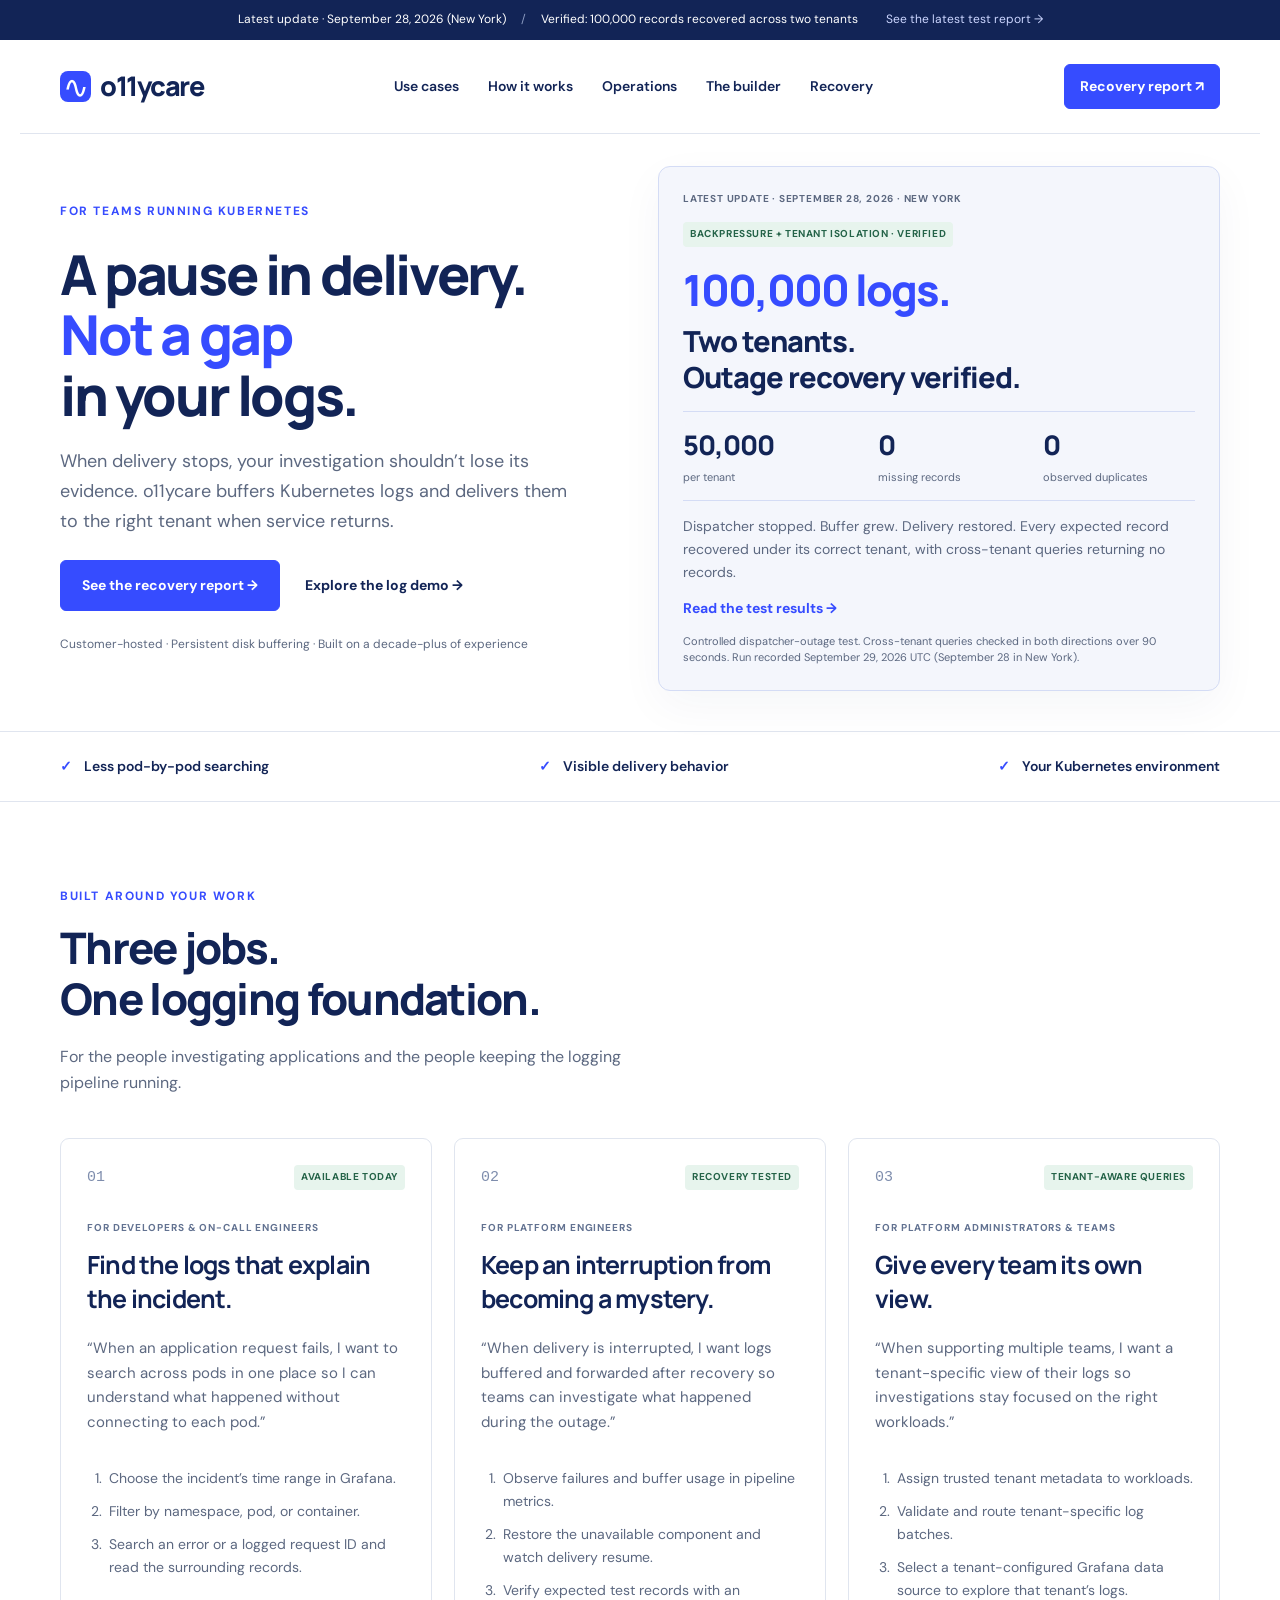
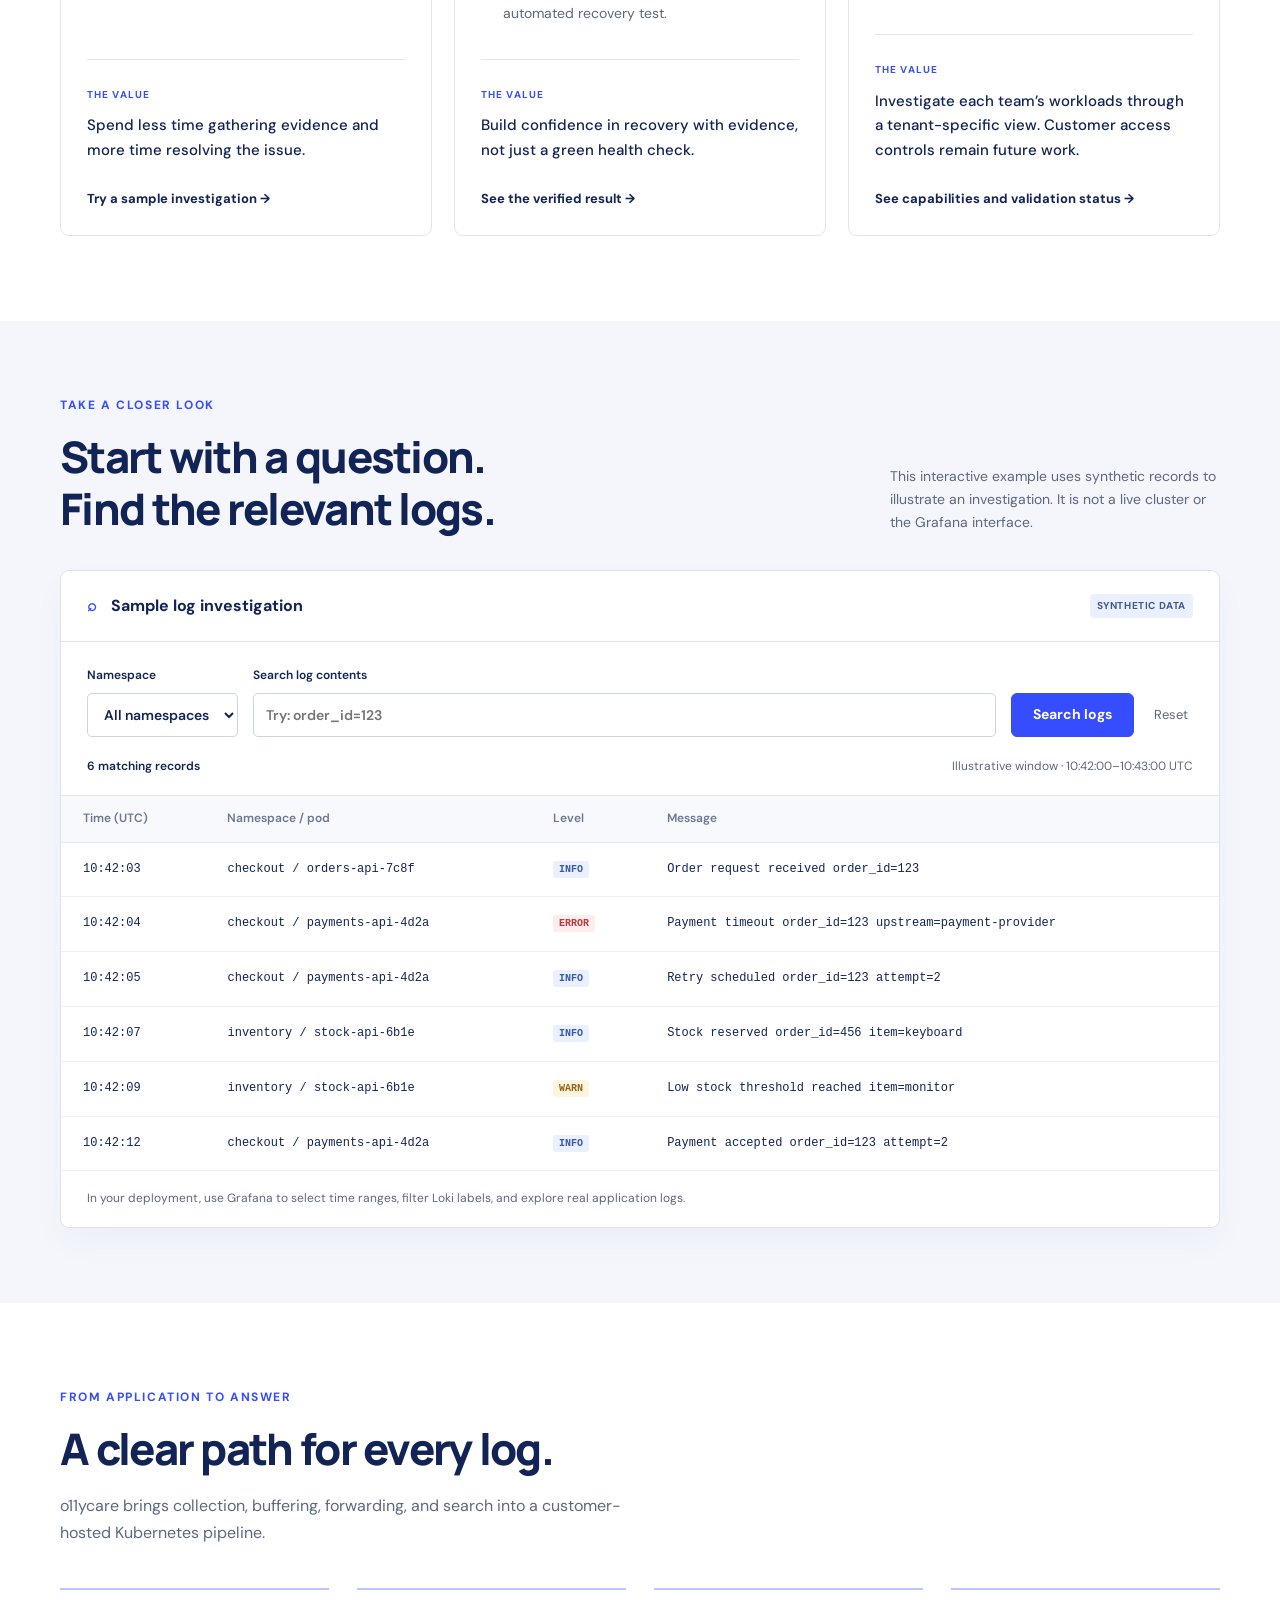
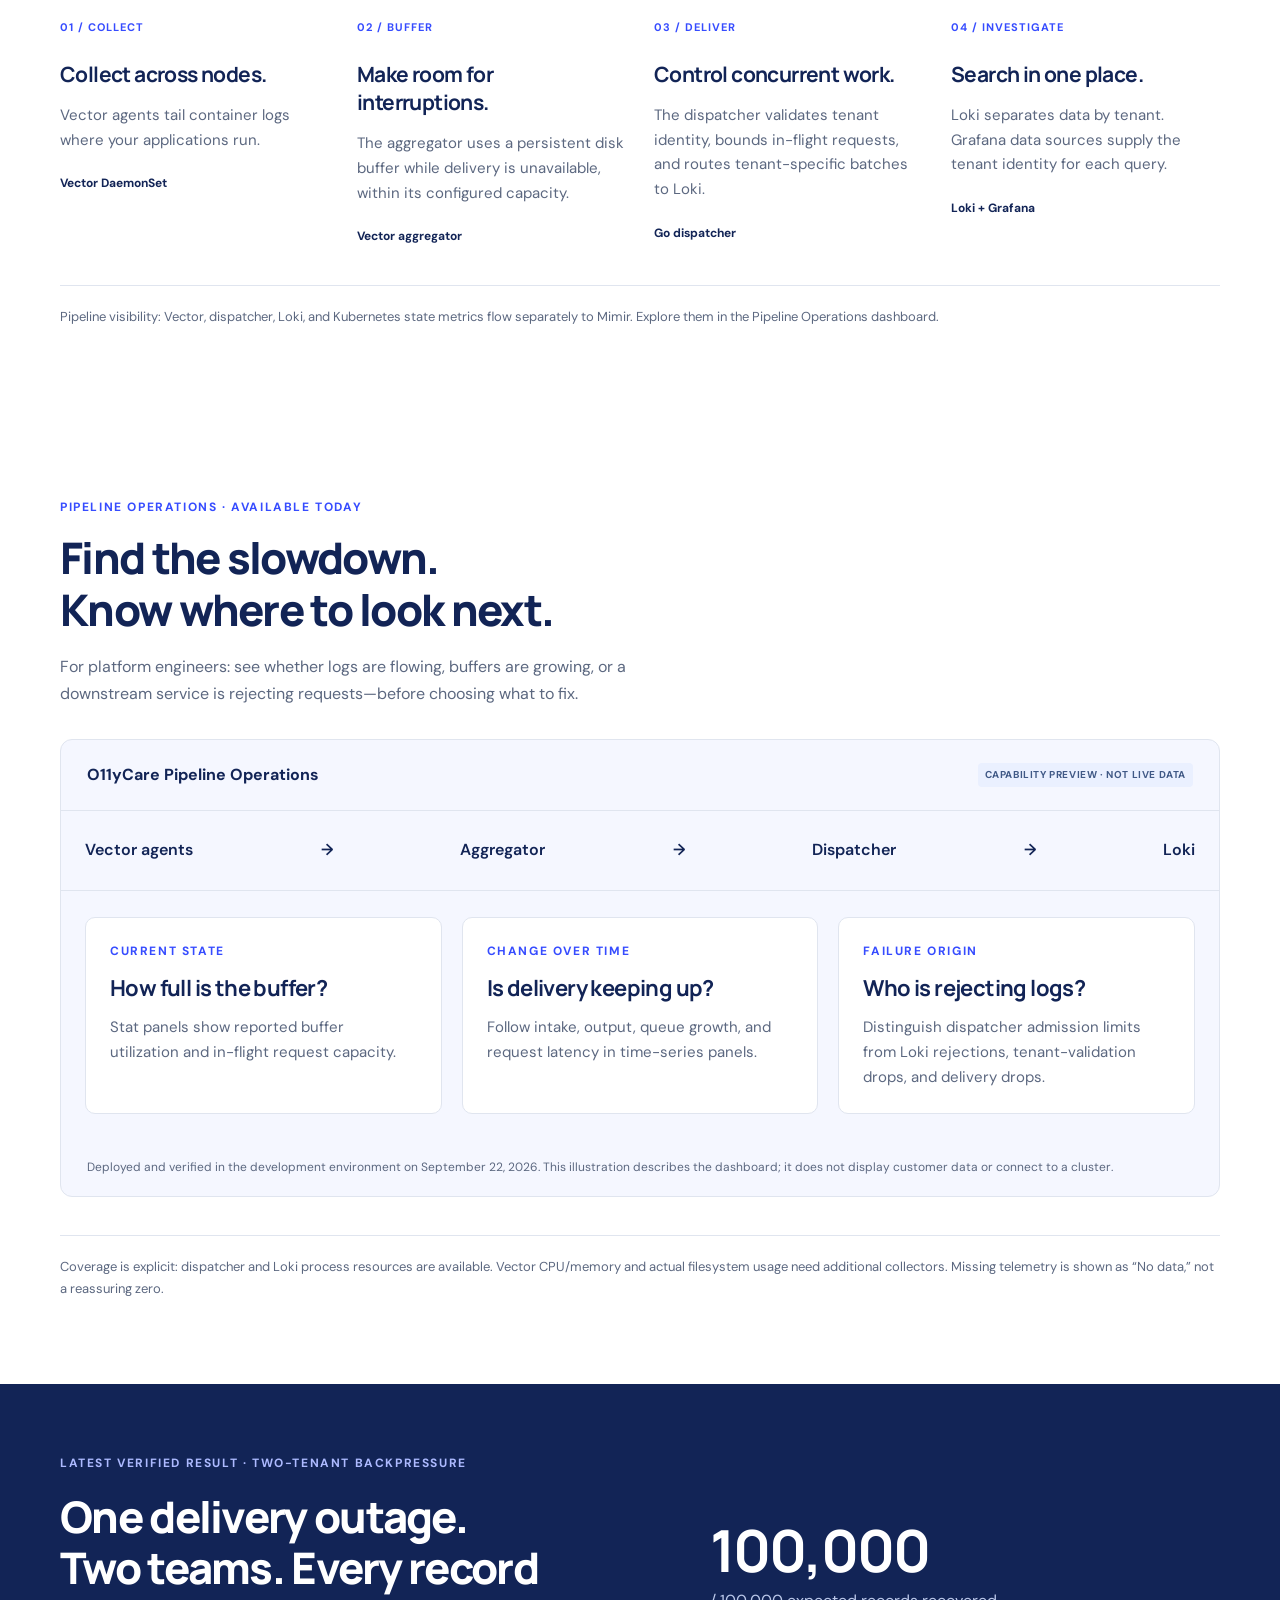
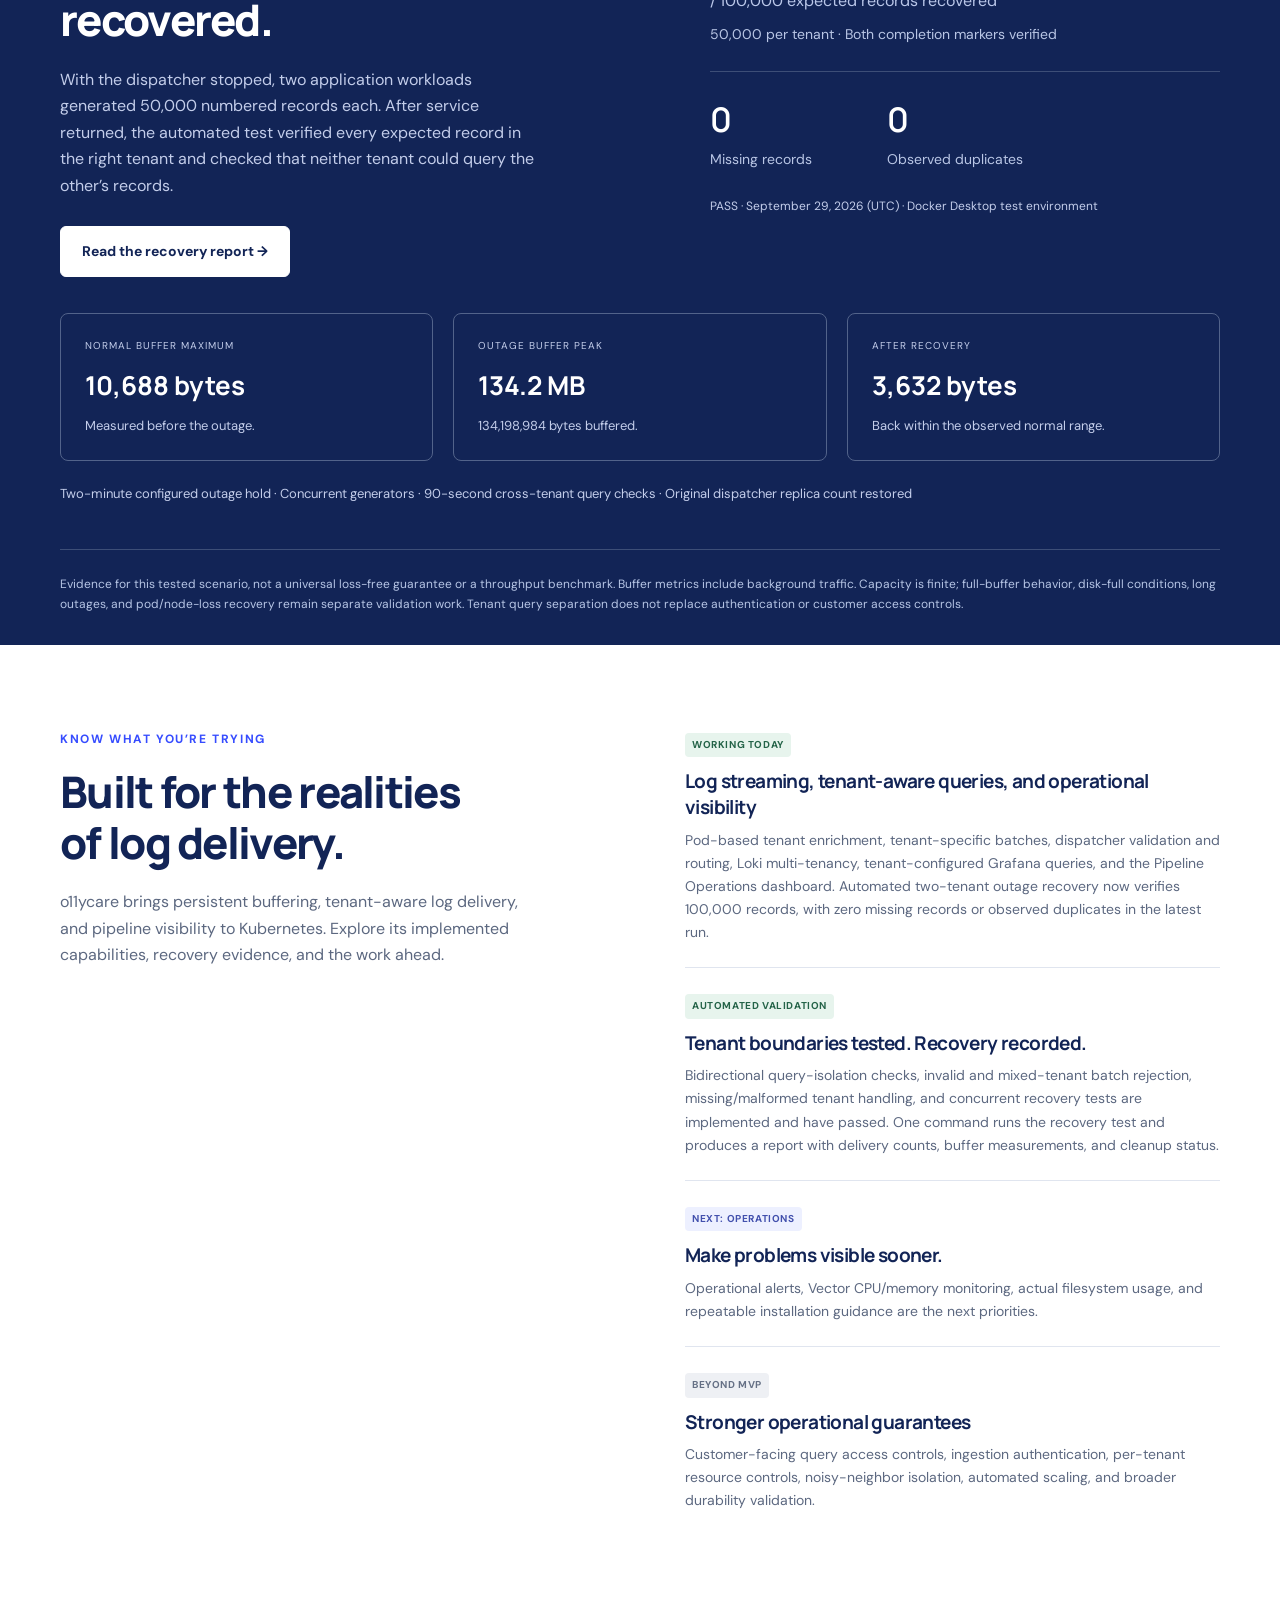
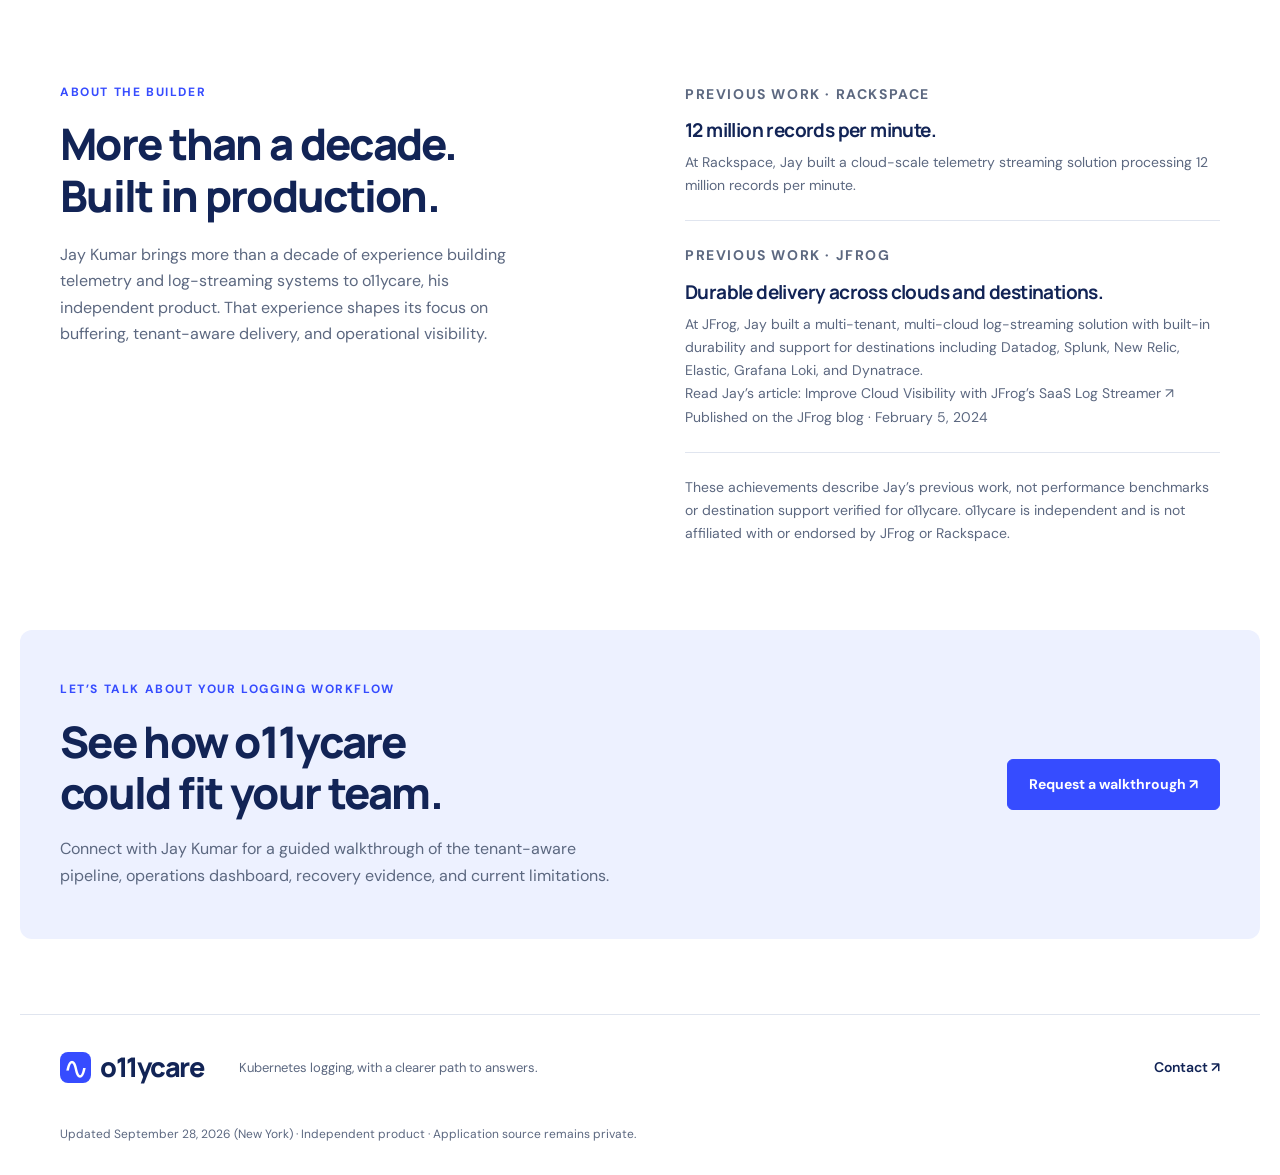
==== commit 1fc07816: "Lead with dated two-tenant recovery evidence" ====
--- a/index.html
+++ b/index.html
@@ -1,8 +1,8 @@
 <!doctype html>
 <html lang="en"><head><meta charset="utf-8"><meta name="viewport" content="width=device-width,initial-scale=1"><title>o11ycare | Kubernetes logs. In context. In your control.</title><meta name="description" content="Bring Kubernetes logs together, investigate incidents in Grafana, and verify recovery after delivery interruptions. Explore o11ycare, built on more than a decade of telemetry engineering experience."><meta name="theme-color" content="#122456"><meta property="og:title" content="o11ycare | Your Kubernetes logs, together."><meta property="og:description" content="Tenant-aware Kubernetes logging with persistent buffering. See a verified 100,000-record, two-tenant outage recovery test."><link rel="icon" href="data:image/svg+xml,%3Csvg xmlns='http://www.w3.org/2000/svg' viewBox='0 0 32 32'%3E%3Crect width='32' height='32' rx='8' fill='%23364cff'/%3E%3Cpath d='M7 17h5l3-8 4 14 3-6h4' fill='none' stroke='white' stroke-width='2.5'/%3E%3C/svg%3E"><link rel="stylesheet" href="style.css"><script src="app.js" defer></script></head><body>
-<a class="skip" href="#main">Skip to content</a><div class="announcement">Introducing o11ycare <span> / </span> Verified: 100,000 records recovered across two tenants <a href="#recovery">See the latest test report →</a></div>
-<header class="wrap header"><a class="brand" href="#main"><span aria-hidden="true">∿</span>o11ycare</a><nav aria-label="Main navigation"><a href="#use-cases">Use cases</a><a href="#how-it-works">How it works</a><a href="#operations">Operations</a><a href="#about-builder">The builder</a><a href="#recovery">Recovery</a></nav><a class="button small" href="#demo">Explore demo ↗</a></header>
-<main id="main"><section class="hero wrap"><div class="hero-copy"><p class="eyebrow">FOR TEAMS RUNNING KUBERNETES</p><h1>A pause in delivery.<br><em>Not a gap</em><br>in your logs.</h1><p class="lead">Keep Kubernetes logs buffered during temporary downstream outages, then forward them when service returns with visibility into every stage of delivery.</p><div class="actions"><a class="button" href="#demo">Explore the product demo <span>→</span></a><a class="secondary" href="https://www.linkedin.com/in/mritunjay-kumar-8252572/" target="_blank" rel="noopener noreferrer">Talk to the builder ↗</a></div><p class="hero-note">Customer-hosted · Persistent disk buffering · Built on a decade-plus of experience</p><p class="hero-evidence"><a href="#recovery">Latest recovery test: 100,000 / 100,000 records verified →</a></p></div><div class="hero-art"><div class="art-top"><span class="mini-logo">∿</span><span>One place to start investigating.</span></div><div class="search-preview"><span aria-hidden="true">⌕</span> payment timeout <span class="key">↵</span></div><div class="scope-chips"><span>namespace: checkout</span><span>Last 15 minutes</span></div><div class="sample-line"><span class="log-time">10:42:03</span><b class="info">INFO</b><span>Order request received</span></div><div class="sample-line focus"><span class="log-time">10:42:04</span><b class="error">ERROR</b><span>Payment timeout · order 123</span></div><div class="sample-line"><span class="log-time">10:42:05</span><b class="info">INFO</b><span>Retry scheduled</span></div><div class="context-card"><span class="context-icon">↳</span><div><strong>From symptom to context.</strong><p>Find the error. Read what happened around it.</p></div></div><p class="sample-label">Illustrative search experience · synthetic logs<br>Actual log exploration is provided through Grafana.</p></div></section>
+<a class="skip" href="#main">Skip to content</a><div class="announcement">Latest update · September 28, 2026 (New York) <span> / </span> Verified: 100,000 records recovered across two tenants <a href="#recovery">See the latest test report →</a></div>
+<header class="wrap header"><a class="brand" href="#main"><span aria-hidden="true">∿</span>o11ycare</a><nav aria-label="Main navigation"><a href="#use-cases">Use cases</a><a href="#how-it-works">How it works</a><a href="#operations">Operations</a><a href="#about-builder">The builder</a><a href="#recovery">Recovery</a></nav><a class="button small" href="backpressure-report.html">Recovery report ↗</a></header>
+<main id="main"><section class="hero wrap"><div class="hero-copy"><p class="eyebrow">FOR TEAMS RUNNING KUBERNETES</p><h1>A pause in delivery.<br><em>Not a gap</em><br>in your logs.</h1><p class="lead">When delivery stops, your investigation shouldn’t lose its evidence. o11ycare buffers Kubernetes logs and delivers them to the right tenant when service returns.</p><div class="actions"><a class="button" href="backpressure-report.html">See the recovery report →</a><a class="secondary" href="#demo">Explore the log demo →</a></div><p class="hero-note">Customer-hosted · Persistent disk buffering · Built on a decade-plus of experience</p></div><aside class="hero-proof" aria-labelledby="hero-proof-heading"><p class="proof-update">LATEST UPDATE · <time datetime="2026-09-28">SEPTEMBER 28, 2026</time> · NEW YORK</p><span class="badge available">BACKPRESSURE + TENANT ISOLATION · VERIFIED</span><h2 id="hero-proof-heading"><span class="hero-record-count">100,000 logs.</span>Two tenants.<br>Outage recovery verified.</h2><div class="hero-proof-stats"><div><strong>50,000</strong><span>per tenant</span></div><div><strong>0</strong><span>missing records</span></div><div><strong>0</strong><span>observed duplicates</span></div></div><p class="hero-proof-story">Dispatcher stopped. Buffer grew. Delivery restored. Every expected record recovered under its correct tenant, with cross-tenant queries returning no records.</p><a class="hero-proof-link" href="backpressure-report.html">Read the test results →</a><p class="hero-proof-scope">Controlled dispatcher-outage test. Cross-tenant queries checked in both directions over 90 seconds. Run recorded September 29, 2026 UTC (September 28 in New York).</p></aside></section>
 <div class="benefit-strip"><div class="wrap"><span>Less pod-by-pod searching</span><span>Visible delivery behavior</span><span>Your Kubernetes environment</span></div></div>
 <section class="section wrap" id="use-cases"><div class="section-heading"><p class="eyebrow">BUILT AROUND YOUR WORK</p><h2>Three jobs.<br>One logging foundation.</h2><p>For the people investigating applications and the people keeping the logging pipeline running.</p></div><div class="stories">
 <article class="story"><div class="story-top"><span class="number">01</span><span class="badge available">AVAILABLE TODAY</span></div><p class="persona">FOR DEVELOPERS & ON-CALL ENGINEERS</p><h3>Find the logs that explain the incident.</h3><p class="user-story">“When an application request fails, I want to search across pods in one place so I can understand what happened without connecting to each pod.”</p><ol><li>Choose the incident’s time range in Grafana.</li><li>Filter by namespace, pod, or container.</li><li>Search an error or a logged request ID and read the surrounding records.</li></ol><div class="outcome"><span>THE VALUE</span><p>Spend less time gathering evidence and more time resolving the issue.</p></div><a href="#demo">Try a sample investigation →</a></article>
@@ -16,4 +16,4 @@
 <section class="section wrap availability" id="availability"><div><p class="eyebrow">KNOW WHAT YOU’RE TRYING</p><h2>Built for the realities<br>of log delivery.</h2><p>o11ycare brings persistent buffering, tenant-aware log delivery, and pipeline visibility to Kubernetes. Explore its implemented capabilities, recovery evidence, and the work ahead.</p></div><div class="status-list"><div><span class="badge available">WORKING TODAY</span><h3>Log streaming, tenant-aware queries, and operational visibility</h3><p>Pod-based tenant enrichment, tenant-specific batches, dispatcher validation and routing, Loki multi-tenancy, tenant-configured Grafana queries, and the Pipeline Operations dashboard. Automated two-tenant outage recovery now verifies 100,000 records, with zero missing records or observed duplicates in the latest run.</p></div><div><span class="badge available">AUTOMATED VALIDATION</span><h3>Tenant boundaries tested. Recovery recorded.</h3><p>Bidirectional query-isolation checks, invalid and mixed-tenant batch rejection, missing/malformed tenant handling, and concurrent recovery tests are implemented and have passed. One command runs the recovery test and produces a report with delivery counts, buffer measurements, and cleanup status.</p></div><div><span class="badge planned">NEXT: OPERATIONS</span><h3>Make problems visible sooner.</h3><p>Operational alerts, Vector CPU/memory monitoring, actual filesystem usage, and repeatable installation guidance are the next priorities.</p></div><div><span class="badge later">BEYOND MVP</span><h3>Stronger operational guarantees</h3><p>Customer-facing query access controls, ingestion authentication, per-tenant resource controls, noisy-neighbor isolation, automated scaling, and broader durability validation.</p></div></div></section>
 <section class="section wrap availability" id="about-builder" aria-labelledby="builder-heading"><div><p class="eyebrow">ABOUT THE BUILDER</p><h2 id="builder-heading">More than a decade.<br>Built in production.</h2><p>Jay Kumar brings more than a decade of experience building telemetry and log-streaming systems to o11ycare, his independent product. That experience shapes its focus on buffering, tenant-aware delivery, and operational visibility.</p></div><div class="status-list"><div><p class="eyebrow">PREVIOUS WORK · RACKSPACE</p><h3>12 million records per minute.</h3><p>At Rackspace, Jay built a cloud-scale telemetry streaming solution processing 12 million records per minute.</p></div><div><p class="eyebrow">PREVIOUS WORK · JFROG</p><h3>Durable delivery across clouds and destinations.</h3><p>At JFrog, Jay built a multi-tenant, multi-cloud log-streaming solution with built-in durability and support for destinations including Datadog, Splunk, New Relic, Elastic, Grafana Loki, and Dynatrace.</p><p><a href="https://jfrog.com/blog/jfrog-saas-log-streamer/" target="_blank" rel="noopener noreferrer">Read Jay’s article: Improve Cloud Visibility with JFrog’s SaaS Log Streamer ↗</a></p><p>Published on the JFrog blog · February 5, 2024</p></div><div><p>These achievements describe Jay’s previous work, not performance benchmarks or destination support verified for o11ycare. o11ycare is independent and is not affiliated with or endorsed by JFrog or Rackspace.</p></div></div></section>
 <section class="cta wrap" id="contact"><div><p class="eyebrow">LET’S TALK ABOUT YOUR LOGGING WORKFLOW</p><h2>See how o11ycare<br>could fit your team.</h2><p>Connect with Jay Kumar for a guided walkthrough of the tenant-aware pipeline, operations dashboard, recovery evidence, and current limitations.</p></div><a class="button" href="https://www.linkedin.com/in/mritunjay-kumar-8252572/" target="_blank" rel="noopener noreferrer">Request a walkthrough ↗</a></section>
-</main><footer class="wrap footer"><a class="brand" href="#main"><span aria-hidden="true">∿</span>o11ycare</a><p>Kubernetes logging, with a clearer path to answers.</p><a href="https://www.linkedin.com/in/mritunjay-kumar-8252572/" target="_blank" rel="noopener noreferrer">Contact ↗</a><span class="footer-note">Updated September 29, 2026 (UTC) · Independent product · Application source remains private.</span></footer></body></html>
+</main><footer class="wrap footer"><a class="brand" href="#main"><span aria-hidden="true">∿</span>o11ycare</a><p>Kubernetes logging, with a clearer path to answers.</p><a href="https://www.linkedin.com/in/mritunjay-kumar-8252572/" target="_blank" rel="noopener noreferrer">Contact ↗</a><span class="footer-note">Updated September 28, 2026 (New York) · Independent product · Application source remains private.</span></footer></body></html>
--- a/style.css
+++ b/style.css
@@ -4,3 +4,7 @@
 .ops-preview{margin-top:32px;border:1px solid var(--line);border-radius:12px;overflow:hidden;background:#f5f7ff}.ops-flow{display:flex;align-items:center;justify-content:space-between;gap:12px;padding:26px 24px;border-bottom:1px solid var(--line);font-weight:600}.ops-cards{display:grid;grid-template-columns:repeat(3,minmax(0,1fr));gap:20px;padding:26px 24px}.ops-cards article{background:white;border:1px solid var(--line);border-radius:10px;padding:24px}.ops-cards h3{font-size:22px;margin:12px 0}.ops-cards article>p:last-child{color:var(--muted);font-size:15px}@media(max-width:760px){.ops-cards{grid-template-columns:1fr;padding:18px}.ops-flow{flex-wrap:wrap;justify-content:center;font-size:13px;padding:20px 16px}}
 
 .hero-evidence{margin-top:16px;font-size:14px;font-weight:700;color:var(--blue)}.hero-evidence a:hover{text-decoration:underline}.recovery-detail{margin-top:36px}.recovery-stats{display:grid;grid-template-columns:repeat(3,minmax(0,1fr));gap:20px}.recovery-stats article{padding:24px;border:1px solid #52638a;border-radius:8px}.recovery-stats span{display:block;font-size:10px;letter-spacing:1px;color:#c3cdea}.recovery-stats strong{display:block;font:700 26px Manrope,sans-serif;margin:12px 0}.recovery-stats p,.recovery-method{font-size:13px;color:#c3cdea}.recovery-method{margin-top:22px}.report-page{max-width:1000px;padding-top:42px;padding-bottom:70px}.report-page h1{font-size:clamp(36px,5vw,58px);letter-spacing:-2px;margin:20px 0}.report-page h2{font-size:28px;letter-spacing:-.8px;margin:34px 0 16px}.report-page p{margin:14px 0;color:var(--muted)}.report-page li{margin:10px 0}.report-page td{font-family:inherit}.report-page td:last-child{min-width:0}.report-page .report-status{color:#246348;font-weight:700}.report-page .report-meta{font-size:13px}.report-page a:not(.button){text-decoration:underline;text-underline-offset:3px}.report-page .report-highlight{padding:24px;background:var(--pale);border:1px solid var(--line);border-radius:8px}.report-page .report-highlight strong{color:var(--navy)}@media(max-width:760px){.recovery-stats{grid-template-columns:1fr}.header nav{flex-wrap:wrap}.recovery-grid>div{min-width:0}}
+
+/* Latest recovery evidence is the hero's primary visual. */
+.hero{padding-top:52px;padding-bottom:60px;gap:44px;grid-template-columns:1fr 1fr}.hero-proof{min-width:0;padding:30px;background:var(--pale);border:1px solid #d4dcf5;border-radius:12px;box-shadow:0 15px 45px #1224560b}.proof-update{font-size:10px;letter-spacing:.8px;color:var(--muted);font-weight:700;margin-bottom:18px}.hero-proof h2{font-size:clamp(25px,2.6vw,35px);line-height:1.25;letter-spacing:-1px;margin:22px 0}.hero-record-count{display:block;color:var(--blue);font-size:clamp(36px,3.7vw,49px);margin-bottom:10px;letter-spacing:-2px}.hero-proof-stats{display:grid;grid-template-columns:1.2fr 1fr 1fr;gap:12px;padding:20px 0;border-block:1px solid #d4dcf5}.hero-proof-stats strong{display:block;font:800 27px Manrope,sans-serif;letter-spacing:-1px}.hero-proof-stats span{display:block;font-size:11px;color:var(--muted);margin-top:5px}.hero-proof-story{font-size:15px;color:var(--muted);margin:20px 0 15px}.hero-proof-link{font-size:14px;font-weight:700;color:var(--blue)}.hero-proof-link:hover{text-decoration:underline}.hero-proof-scope{font-size:11px;line-height:1.6;color:var(--muted);margin-top:18px}@media(max-width:760px){.hero{grid-template-columns:1fr;padding-top:36px;padding-bottom:45px;gap:30px}.hero-proof{padding:24px}.hero-proof h2{font-size:29px}.hero-record-count{font-size:42px}.hero-proof-stats{gap:8px}.hero-proof-stats strong{font-size:25px}}
+@media(min-width:761px){.hero{padding-top:32px;padding-bottom:40px;gap:36px}.hero h1{font-size:clamp(42px,4.3vw,58px);line-height:1.1;letter-spacing:-2.4px}.hero .lead{font-size:18px}.hero-proof{padding:24px}.hero-proof h2{font-size:29px;margin:16px 0}.hero-record-count{font-size:43px;margin-bottom:6px}.proof-update{margin-bottom:12px}.hero-proof-stats{padding:14px 0}.hero-proof-story{font-size:14px;margin:14px 0 10px}.hero-proof-scope{margin-top:12px;line-height:1.5}.hero .actions{margin-top:24px}}
